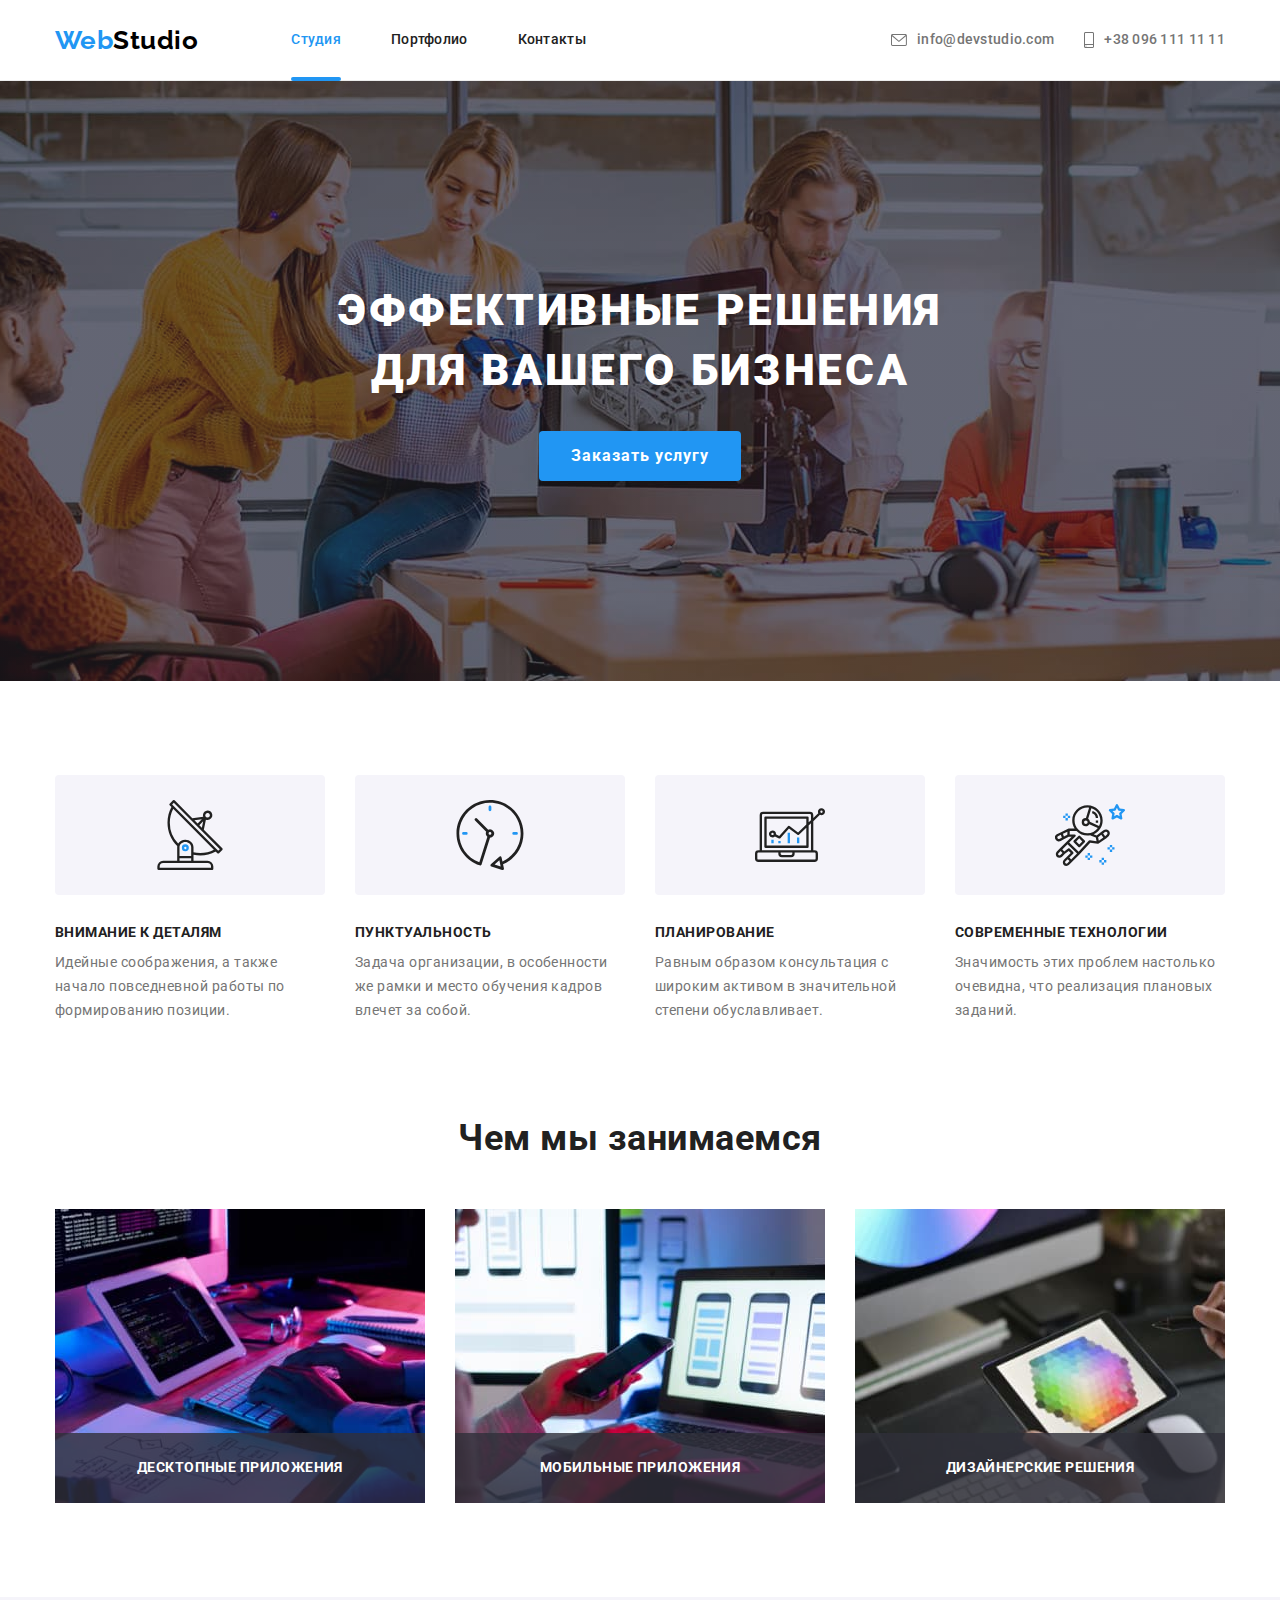
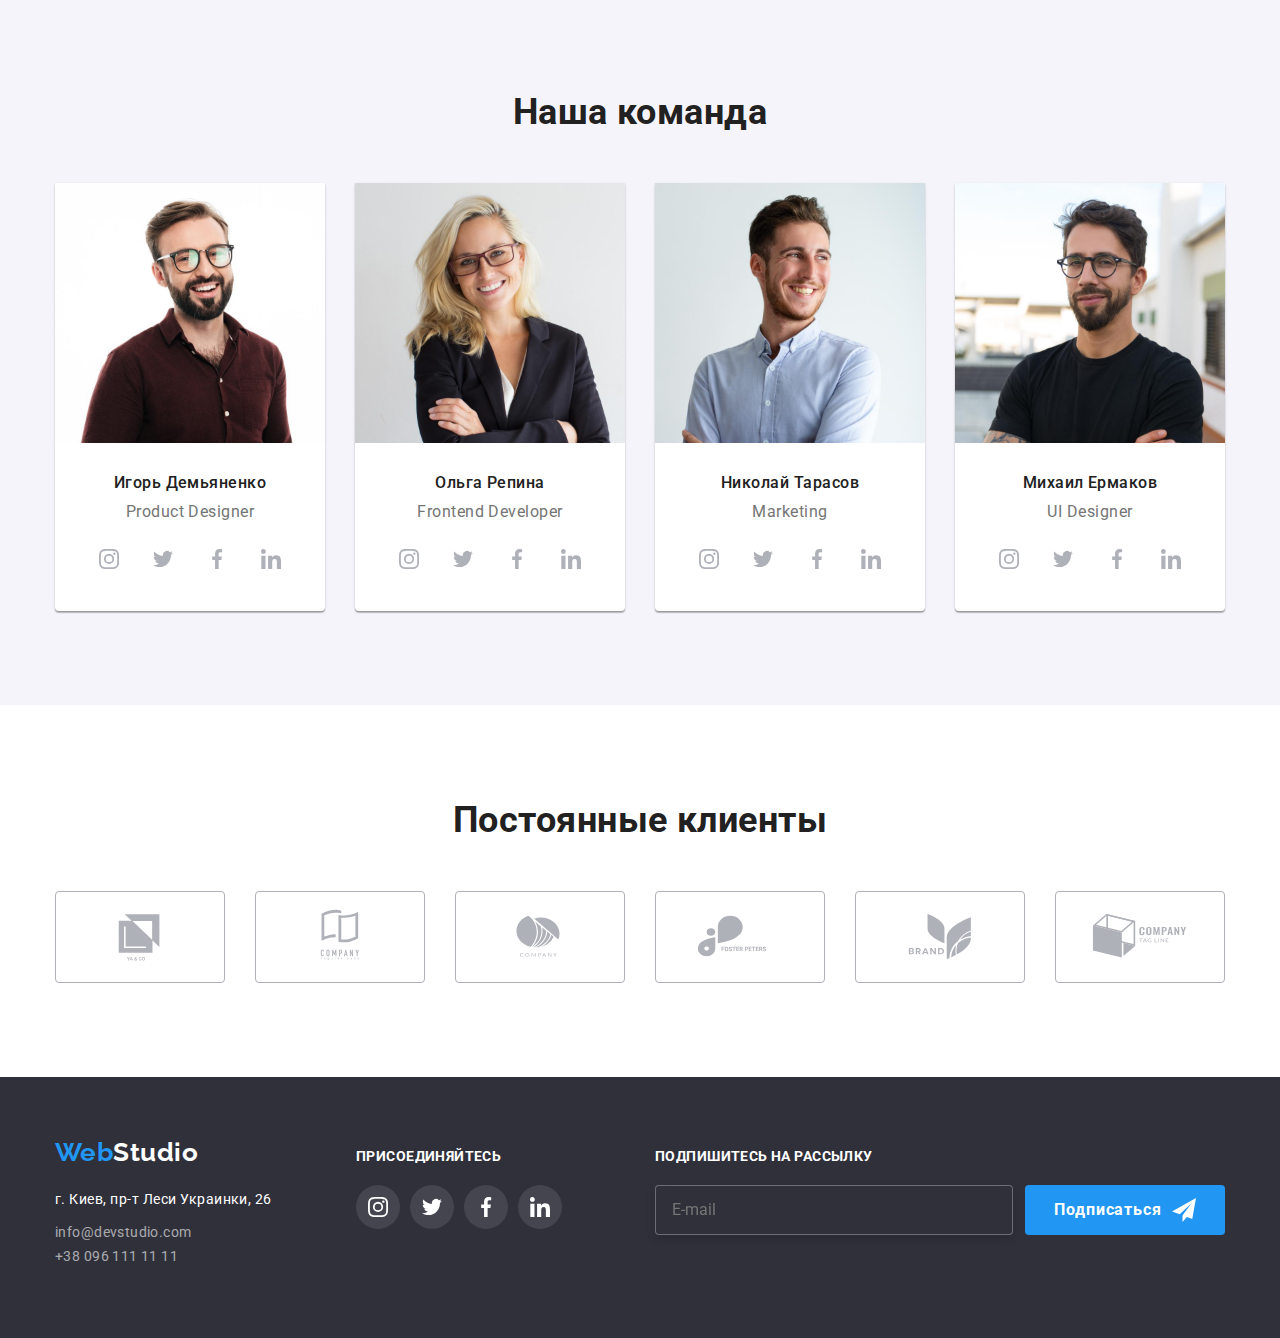
==== index.html @ 64bc04e6 "getting started" ====
<!DOCTYPE html>
<html lang="ru">
<head>
    <meta charset="UTF-8">
    <meta http-equiv="X-UA-Compatible" content="IE=edge">
    <meta name="viewport" content="width=device-width, initial-scale=1.0">
    <title>Студия</title>
    <link rel="preconnect" href="https://fonts.googleapis.com">
    <link rel="preconnect" href="https://fonts.gstatic.com" crossorigin>
    <link href="https://fonts.googleapis.com/css2?family=Raleway:wght@700&family=Roboto:wght@400;500;700;900&display=swap" rel="stylesheet">
    <link rel="stylesheet" href="https://cdnjs.cloudflare.com/ajax/libs/modern-normalize/1.1.0/modern-normalize.min.css">
    <link rel="stylesheet" href="./css/main.min.css">
</head>
<body>
        <!-- Header -->
        <header class="header">
            <div class="container container--nav">
                <nav class="header-nav">
                    <a href="./index.html" class="header-nav__logo">Web<span class="header-nav__logo--secondary">Studio</span></a>
                    <ul class="header-nav__list">
                        <li class="header-nav__navigation-item"><a href="./index.html" class="header-nav__navigation_link header-nav__navigation_link--current">Студия</a></li>
                        <li class="header-nav__navigation-item"><a href="./portfolio.html" class="header-nav__navigation_link">Портфолио</a></li>
                        <li class="header-nav__navigation-item"><a href="" class="header-nav__navigation_link">Контакты</a></li>
                    </ul>
                </nav>
                <ul class="header-contacts">
                    <li class="header-contacts__item">
                        <a href="mailto:info@devstudio.com" class="header-contacts__link">
                            <svg class="header-contacts__icon" width="16px" height="12px">
                                <use href="./images/icons.svg#icon-envelope"></use>
                            </svg>
                            info@devstudio.com
                        </a>
                    </li>
                    <li class="header-contacts__item">
                        <a href="tel:+380961111111" class="header-contacts__link">
                            <svg class="header-contacts__icon" width="10px" height="16px">
                                <use href="./images/icons.svg#icon-smartphone"></use>
                            </svg>
                            +38 096 111 11 11
                        </a> 
                    </li>
                </ul>
            </div>
        </header>
        <!-- Main -->
        <main>
            <!-- Head -->
            <section class="head">
                <div class="container"> 
                    <h1 class="head__title"> Эффективные решения <br> для вашего бизнеса</h1>
                    <button class="head__button" data-modal-open>Заказать услугу</button>
                </div>
            </section>
            <!-- Наши Особенности -->
            <section class="advantages">
                <div class="container">
                    <h2 class="advantages__title">Наши преимущества</h2>
                    <ul class="advantages__list">
                        <li class="advantages__item">
                            <div class="advantages__icon-box">
                                <svg width="70px" height="70px">
                                    <use href="./images/icons.svg#icon-antenna"></use>
                                </svg>
                            </div>
                            <h3 class="advantages__item-title">Внимание к деталям</h3>
                            <p class="advantages__text">Идейные соображения, а также начало повседневной работы по формированию позиции.
                            </p>
                        </li>
                        <li class="advantages__item">
                            <div class="advantages__icon-box">
                                <svg width="70px" height="70px">
                                    <use href="./images/icons.svg#icon-clock"></use>
                                </svg>
                            </div>
                            <h3 class="advantages__item-title">Пунктуальность</h3>
                            <p class="advantages__text">Задача организации, в особенности же рамки и место обучения кадров влечет за
                                собой.</p>
                        </li>
                        <li class="advantages__item">
                            <div class="advantages__icon-box">
                                <svg width="70px" height="70px">
                                    <use href="./images/icons.svg#icon-diagram"></use>
                                </svg>
                            </div>
                            <h3 class="advantages__item-title">Планирование</h3>
                            <p class="advantages__text">Равным образом консультация с широким активом в значительной степени
                                обуславливает.</p>
                        </li>
                        <li class="advantages__item">
                            <div class="advantages__icon-box">
                                <svg width="70px" height="70px">
                                    <use href="./images/icons.svg#icon-astronaut"></use>
                                </svg>
                            </div>
                            <h3 class="advantages__item-title">Современные технологии</h3>
                            <p class="advantages__text">Значимость этих проблем настолько очевидна, что реализация плановых заданий.</p>
                        </li>
                    </ul>
                </div>
            </section>
            <!-- Чем мы занимаемся -->
            <section class="our-work">
                <div class="container">
                    <h2 class="our-work__title">Чем мы занимаемся</h2>
                    <ul class="our-work__list">
                        <li class="our-work__item">
                            <img class="our-work__image" src="./images/what_we_do/box1.jpg" alt="working_with_computer" width="370">
                            <p class="our-work__description">Десктопные приложения</p>
                        </li>
                        <li class="our-work__item">
                            <img class="our-work__image" src="./images/what_we_do/box2.jpg" alt="phone_with_computer" width="370">
                            <p class="our-work__description">Мобильные приложения</p>
                        </li>
                        <li class="our-work__item">
                            <img class="our-work__image" src="./images/what_we_do/box3.jpg" alt="using_tablet" width="370">
                            <p class="our-work__description">Дизайнерские решения</p>
                        </li>
                    </ul>
                </div>
            </section>
            <!-- Наша Команда -->
            <section class="our-team">
                <div class="container">
                    <h2 class="our-team__title">Наша команда</h2>
                    <ul class="our-team__list">
                        <li class="our-team__teammate"><img class="our-team__image" src="./images/ourteam/1.jpg" alt="Product_Designer" width="270">
                            <div class="our-team__teammate-box">
                                <h3 class="our-team__name">Игорь Демьяненко</h3>
                                <p class="our-team__subtitle">Product Designer</p>
                                <ul class="our-team__social-list">
                                    <li class="our-team__social-item">
                                        <a href="https://www.instagram.com/" class="our-team__social-link">
                                            <svg class="our-team__social-icon" width="20px" height="20px">
                                                <use href="./images/icons.svg#icon-instagram"></use>
                                            </svg>
                                        </a>
                                    </li>
                                    <li class="our-team__social-item">
                                        <a href="https://twitter.com/" class="our-team__social-link">
                                            <svg class="our-team__social-icon" width="20px" height="20px">
                                                <use href="./images/icons.svg#icon-twitter"></use>
                                            </svg>
                                        </a>
                                    </li>
                                    <li class="our-team__social-item">
                                        <a href="https://uk-ua.facebook.com/" class="our-team__social-link">
                                            <svg class="our-team__social-icon" width="20px" height="20px">
                                                <use href="./images/icons.svg#icon-facebook"></use>
                                            </svg>
                                        </a>
                                    </li>
                                    <li class="our-team__social-item">
                                        <a href="https://www.linkedin.com/" class="our-team__social-link">
                                            <svg class="our-team__social-icon" width="20px" height="20px">
                                                <use href="./images/icons.svg#icon-linkedin"></use>
                                            </svg>
                                        </a>
                                    </li>
                                </ul>
                            </div>
                        </li>
                        <li class="our-team__teammate"><img class="our-team__image" src="./images/ourteam/2.jpg" alt="Frontend_Developer" width="270">
                            <div class="our-team__teammate-box">
                                <h3 class="our-team__name">Ольга Репина</h3>
                                <p class="our-team__subtitle">Frontend Developer</p>
                                <ul class="our-team__social-list">
                                    <li class="our-team__social-item">
                                        <a href="https://www.instagram.com/" class="our-team__social-link">
                                            <svg class="our-team__social-icon" width="20px" height="20px">
                                                <use href="./images/icons.svg#icon-instagram"></use>
                                            </svg>
                                        </a>
                                    </li>
                                    <li class="our-team__social-item">
                                        <a href="https://twitter.com/" class="our-team__social-link">
                                            <svg class="our-team__social-icon" width="20px" height="20px">
                                                <use href="./images/icons.svg#icon-twitter"></use>
                                            </svg>
                                        </a>
                                    </li>
                                    <li class="our-team__social-item">
                                        <a href="https://uk-ua.facebook.com/" class="our-team__social-link">
                                            <svg class="our-team__social-icon" width="20px" height="20px">
                                                <use href="./images/icons.svg#icon-facebook"></use>
                                            </svg>
                                        </a>
                                    </li>
                                    <li class="our-team__social-item">
                                        <a href="https://www.linkedin.com/" class="our-team__social-link">
                                            <svg class="our-team__social-icon" width="20px" height="20px">
                                                <use href="./images/icons.svg#icon-linkedin"></use>
                                            </svg>
                                        </a>
                                    </li>
                                </ul>
                            </div>    
                        </li>
                        <li class="our-team__teammate"><img class="our-team__image" src="./images/ourteam/3.jpg" alt="Marketing" width="270">
                            <div class="our-team__teammate-box">
                                <h3 class="our-team__name">Николай Тарасов</h3>
                                <p class="our-team__subtitle">Marketing</p>
                                <ul class="our-team__social-list">
                                    <li class="our-team__social-item">
                                        <a href="https://www.instagram.com/" class="our-team__social-link">
                                            <svg class="our-team__social-icon" width="20px" height="20px">
                                                <use href="./images/icons.svg#icon-instagram"></use>
                                            </svg>
                                        </a>
                                    </li>
                                    <li class="our-team__social-item">
                                        <a href="https://twitter.com/" class="our-team__social-link">
                                            <svg class="our-team__social-icon" width="20px" height="20px">
                                                <use href="./images/icons.svg#icon-twitter"></use>
                                            </svg>
                                        </a>
                                    </li>
                                    <li class="our-team__social-item">
                                        <a href="https://uk-ua.facebook.com/" class="our-team__social-link">
                                            <svg class="our-team__social-icon" width="20px" height="20px">
                                                <use href="./images/icons.svg#icon-facebook"></use>
                                            </svg>
                                        </a>
                                    </li>
                                    <li class="our-team__social-item">
                                        <a href="https://www.linkedin.com/" class="our-team__social-link">
                                            <svg class="our-team__social-icon" width="20px" height="20px">
                                                <use href="./images/icons.svg#icon-linkedin"></use>
                                            </svg>
                                        </a>
                                    </li>
                                </ul>
                            </div>
                        </li>
                        <li class="our-team__teammate"><img class="our-team__image" src="./images/ourteam/4.jpg" alt="UI_Designer" width="270">
                            <div class="our-team__teammate-box">
                                <h3 class="our-team__name">Михаил Ермаков</h3>
                                <p class="our-team__subtitle">UI Designer</p>
                                <ul class="our-team__social-list">
                                    <li class="our-team__social-item">
                                        <a href="https://www.instagram.com/" class="our-team__social-link">
                                            <svg class="our-team__social-icon" width="20px" height="20px">
                                                <use href="./images/icons.svg#icon-instagram"></use>
                                            </svg>
                                        </a>
                                    </li>
                                    <li class="our-team__social-item">
                                        <a href="https://twitter.com/" class="our-team__social-link">
                                            <svg class="our-team__social-icon" width="20px" height="20px">
                                                <use href="./images/icons.svg#icon-twitter"></use>
                                            </svg>
                                        </a>
                                    </li>
                                    <li class="our-team__social-item">
                                        <a href="https://uk-ua.facebook.com/" class="our-team__social-link">
                                            <svg class="our-team__social-icon" width="20px" height="20px">
                                                <use href="./images/icons.svg#icon-facebook"></use>
                                            </svg>
                                        </a>
                                    </li>
                                    <li class="our-team__social-item">
                                        <a href="https://www.linkedin.com/" class="our-team__social-link">
                                            <svg class="our-team__social-icon" width="20px" height="20px">
                                                <use href="./images/icons.svg#icon-linkedin"></use>
                                            </svg>
                                        </a>
                                    </li>
                                </ul>
                            </div>
                        </li>
                    </ul>
                </div> 
            </section>
            <!-- Our clients -->
            <section class="clients">
                <div class="container">
                    <h2 class="clients__title">Постоянные клиенты</h2>
                    <ul class="clients__list">
                        <li class="clients__client">
                            <a class="clients__link" href="">
                                <svg class="clients__icon" width="106px" height="60px">
                                    <use href="./images/icons.svg#icon-Logo"></use>
                                </svg>
                            </a>
                        </li>
                        <li class="clients__client">
                            <a class="clients__link" href="">
                                <svg class="clients__icon" width="106px" height="60px">
                                    <use href="./images/icons.svg#icon-Logo-1"></use>
                                </svg>
                            </a>
                        </li>
                        <li class="clients__client">
                            <a class="clients__link" href="">
                                <svg class="clients__icon" width="106px" height="60px">
                                    <use href="./images/icons.svg#icon-Logo-2"></use>
                                </svg>
                            </a>
                        </li>
                        <li class="clients__client">
                            <a class="clients__link" href="">
                                <svg class="clients__icon" width="106px" height="60px">
                                    <use href="./images/icons.svg#icon-Logo-3"></use>
                                </svg>
                            </a>
                        </li>
                        <li class="clients__client">
                            <a class="clients__link" href="">
                                <svg class="clients__icon" width="106px" height="60px">
                                    <use href="./images/icons.svg#icon-Logo-4"></use>
                                </svg>
                            </a>
                        </li>
                        <li class="clients__client">
                            <a class="clients__link" href="">
                                <svg class="clients__icon" width="106px" height="60px">
                                    <use href="./images/icons.svg#icon-Logo-5"></use>
                                </svg>
                            </a>
                        </li>
                    </ul>
                </div>
            </section>
        </main>
        <!-- Footer -->
        <footer class="footer-main">
            <div class="container container--footer-main">
                <div class="adress-footer">
                    <a href="./index.html" class="adress-footer__logo">Web<span class="adress-footer--logo-secondary">Studio</span></a>
                    <address class="adress-footer__data">
                        <p class="adress-footer__text">
                            г. Киев, пр-т Леси Украинки, 26
                        </p>
                        <ul class="adress-footer__list">
                            <li><a href="mailto:info@devstudio.com" class="adress-footer__link">info@devstudio.com</a></li>
                            <li><a href="tel:+380961111111" class="adress-footer__link">+38 096 111 11 11</a></li>
                        </ul>
                    </address>
                </div>
                <div class="footer-join">
                    <p class="footer-join__text">присоединяйтесь</p>
                    <ul class="footer-join__social-links">
                        <li class="footer-join__social-item">
                            <a href="https://www.instagram.com/" class="footer-join__social-link">
                                <svg class="footer-join__social-icon" width="20px" height="20px">
                                    <use href="./images/icons.svg#icon-instagram"></use>
                                </svg>
                            </a>
                        </li>
                        <li class="footer-join__social-item">
                            <a href="https://twitter.com/" class="footer-join__social-link">
                                <svg class="footer-join__social-icon" width="20px" height="20px">
                                    <use href="./images/icons.svg#icon-twitter"></use>
                                </svg>
                            </a>
                        </li>
                        <li class="footer-join__social-item">
                            <a href="https://uk-ua.facebook.com/" class="footer-join__social-link">
                                <svg class="footer-join__social-icon" width="20px" height="20px">
                                    <use href="./images/icons.svg#icon-facebook"></use>
                                </svg>
                            </a>
                        </li>
                        <li class="footer-join__social-item">
                            <a href="https://www.linkedin.com/" class="footer-join__social-link">
                                <svg class="footer-join__social-icon" width="20px" height="20px">
                                    <use href="./images/icons.svg#icon-linkedin"></use>
                                </svg>
                            </a>
                        </li>
                    </ul>
                </div>
                <div class="footer-subscribe">
                    <form name="subscribe" class="footer-subscribe__form">
                        <label for="input-mail-footer" class="footer-subscribe__label">Подпишитесь на рассылку</label>
                        <div class="footer-subscribe__mail-section">
                            <input type="email" name="email" placeholder="E-mail" class="footer-subscribe__input" id="input-mail-footer">
                            <button class="footer-subscribe__button" type="submit">
                                Подписаться
                                <svg class="footer-subscribe__icon" width="24px" height="24px">
                                    <use href="./images/icons.svg#icon-icon-send"></use>
                                </svg>
                            </button>
                        </div>
                    </form>
                </div>
            </div>
        </footer>
        <div class="backdrop is-hidden" data-modal>
            <!-- Modal window -->
            <div class="modal-window">
                <button class="modal-window__close-button" data-modal-close>
                    <svg class="modal-window__close-icon" height="30px" width="30px">
                        <use href="./images/icons.svg#icon-close-black">
                        </use>
                    </svg>
                </button>
                <h2 class="modal-window__title">Оставьте свои данные, мы вам перезвоним</h2>
                <form>
                    <label class="modal-window__label" for="username">Имя</label>
                    <div class="modal-window__input-box">
                        <input class="modal-window__input" type="text" name="username" id="username">
                        <svg class="modal-window__icon" width="18px" height="18px">
                            <use href="./images/icons.svg#icon-person-black-18dp-1"></use>
                        </svg>
                    </div>
                    <label class="modal-window__label" for="user-tel">Телефон</label>
                    <div class="modal-window__input-box">
                        <input class="modal-window__input" type="tel" name="user-tel" id="user-tel">
                        <svg class="modal-window__icon" width="18px" height="18px">
                            <use href="./images/icons.svg#icon-phone-black-18dp-1"></use>
                        </svg>
                    </div>
                    <label class="modal-window__label" for="user-mail">Почта</label>
                    <div class="modal-window__input-box">
                        <input class="modal-window__input" type="email" name="user-mail" id="user-mail">
                        <svg class="modal-window__icon" width="18px" height="18px">
                            <use href="./images/icons.svg#icon-email-black-18dp-1"></use>
                        </svg>
                    </div>
                    <label class="modal-window__label" for="user-comments">Комментарий</label>
                    <div class="modal-window__input-box modal-window__input-box--comments">
                        <textarea class="modal-window__comments" name="user-comments" id="user-comments" rows="7" placeholder="Введите текст"></textarea>
                    </div>
                    <!-- checkbox -->
                    <div class="checkbox">
                        <label class="checkbox__label">
                            <input class="checkbox__input" type="checkbox" name="comments">
                            <svg class="checkbox__icon" width="16px" height="15px">
                                <use href="./images/icons.svg#icon-icon-check"></use>
                            </svg>
                            <span class="checkbox__text">Соглашаюсь с рассылкой и принимаю <a href="" class="checkbox__link">Условия
                                    договора</a></span>
                        </label>
                    </div>
                    <button type="submit" class="modal-window__submit">Отправить</button>
                </form>
            </div>
        </div>
        <!-- Script -->
        <script src="./modal.js"></script>
</body>
</html>
---- css/main.min.css ----
h1,h2,h3,ul,p{padding:0;margin:0}button{cursor:pointer}body{background-color:#fff;color:#757575;font-family:"Roboto",sans-serif;letter-spacing:.03em}.container{width:1200px;padding-left:15px;padding-right:15px;margin-left:auto;margin-right:auto}.header{border-bottom:1px solid #ececec}.container--nav{display:flex;align-items:center}.header-nav{display:flex;align-items:center}.header-nav__logo{color:#2196f3;font-family:"Raleway",sans-serif;font-weight:700;font-size:26px;line-height:1.19;text-decoration:none}.header-nav__logo--secondary{color:#000}.header-nav__list{display:flex;align-items:center;list-style:none;margin-left:93px}.header-nav__navigation-item:not(:last-child){margin-right:50px}.header-nav__navigation_link{display:block;padding-top:32px;padding-bottom:32px;transition-timing-function:cubic-bezier(0.4, 0, 0.2, 1);transition-duration:250ms;transition-property:color;color:#212121;font-family:"Roboto",sans-serif;font-weight:500;font-size:14px;line-height:1.14;letter-spacing:.28px;text-decoration:none}.header-nav__navigation_link:hover,.header-nav__navigation_link:focus{color:#2196f3}.header-nav__navigation_link--current{color:#2196f3;position:relative}.header-nav__navigation_link--current::after{position:absolute;content:"";border:2px solid #2196f3;border-radius:2px;width:100%;bottom:-1px;left:0;background-color:#2196f3}.header-contacts{display:flex;align-items:center;margin-left:auto;list-style:none}.header-contacts__item:last-child{margin-left:30px}.header-contacts__link{align-items:center;display:flex;transition-timing-function:cubic-bezier(0.4, 0, 0.2, 1);transition-duration:250ms;transition-property:color;color:var(--primary-text-color);font-family:"Roboto",sans-serif;font-weight:500;font-size:14px;line-height:1.14;letter-spacing:.02em;text-decoration:none}.header-contacts__link:hover,.header-contacts__link:focus{color:#2196f3}.header-contacts__icon{margin-right:10px;fill:currentColor}.head{background-image:linear-gradient(to right, rgba(47, 48, 58, 0.4), rgba(47, 48, 58, 0.4)),url(../images/head.jpg);background-repeat:no-repeat;background-position:center;max-width:1600px;height:600px;margin-inline:auto;padding-top:200px;padding-bottom:200px;color:#fff;background-color:#2f303a;text-align:center}.head__title{margin-bottom:30px;font-weight:900;font-size:44px;line-height:1.36;text-align:center;text-transform:uppercase;letter-spacing:.06em}.head__button{border:none;text-decoration:none;padding:10px 32px;text-align:center;transition-timing-function:cubic-bezier(0.4, 0, 0.2, 1);transition-duration:250ms;transition-property:background-color;color:#fff;background-color:#2196f3;border-radius:4px;font-weight:700;font-size:16px;line-height:1.88;min-height:50px;min-width:200px;letter-spacing:.06em}.head__button:hover{background-color:#188ce8}.advantages{padding-top:94px;padding-bottom:94px}.advantages__title{position:absolute;width:1px;height:1px;margin:-1px;border:0;padding:0;white-space:nowrap;clip-path:inset(100%);clip:rect(0 0 0 0);overflow:hidden}.advantages__list{display:flex;flex-wrap:wrap;list-style:none}.advantages__item{width:270px}.advantages__item:not(:last-child){margin-right:30px}.advantages__icon-box{display:flex;width:270px;height:120px;background-color:#f5f4fa;justify-content:center;margin-bottom:30px;border-radius:4px;align-items:center}.advantages__item-title{margin-bottom:10px;color:#212121;font-weight:700;font-size:14px;line-height:1.14;text-transform:uppercase}.advantages__text{font-size:14px;line-height:1.71}.our-work{padding-top:0px;padding-bottom:94px}.our-work__title{color:#212121;margin-bottom:50px;font-weight:700;font-size:36px;line-height:42px;text-align:center}.our-work__list{list-style:none;display:flex;justify-content:space-between;list-style:none}.our-work__item{position:relative;width:370px}.our-work__image{display:block}.our-work__description{position:absolute;bottom:0;padding:27px 0px;width:100%;background-color:rgba(47,48,58,.8);text-align:center;font-weight:700;font-size:14px;line-height:1.14;letter-spacing:.03em;text-transform:uppercase;color:#fff}.our-team{padding-top:94px;padding-bottom:94px;background-color:#f5f4fa}.our-team__title{color:#212121;margin-bottom:50px;font-weight:700;font-size:36px;line-height:42px;text-align:center}.our-team__list{display:flex;list-style:none}.our-team__teammate{box-shadow:0px 1px 3px rgba(0,0,0,.12),0px 1px 1px rgba(0,0,0,.14),0px 2px 1px rgba(0,0,0,.2);border-radius:0px 0px 4px 4px;background-color:#fff}.our-team__teammate:not(:last-child){margin-right:30px}.our-team__image{display:block}.our-team__teammate-box{padding-top:30px;padding-bottom:30px;text-align:center}.our-team__name{margin-bottom:10px;color:#212121;font-weight:500;font-size:16px;line-height:1.19}.our-team__subtitle{font-weight:400;font-size:16px;line-height:1.19}.our-team__social-list{margin-top:16px;display:flex;list-style:none;justify-content:center;gap:10px}.our-team__social-item{width:44px;height:44px}.our-team__social-link{display:flex;width:100%;height:100%;border-radius:50%;justify-content:center;align-items:center;transition-timing-function:cubic-bezier(0.4, 0, 0.2, 1);transition-duration:250ms;transition-property:background-color}.our-team__social-link:focus,.our-team__social-link:hover{background-color:#2196f3}.our-team__social-icon{fill:#afb1b8;transition-timing-function:cubic-bezier(0.4, 0, 0.2, 1);transition-duration:250ms;transition-property:fill}.our-team__social-link:focus .our-team__social-icon,.our-team__social-link:hover .our-team__social-icon{fill:#fff}.clients{padding-top:94px;padding-bottom:94px}.clients__title{color:#212121;margin-bottom:50px;font-weight:700;font-size:36px;line-height:42px;text-align:center}.clients__list{display:flex;list-style:none;justify-content:center;gap:30px}.clients__client{width:170px;height:92px}.clients__link{display:flex;justify-content:center;width:100%;height:100%;align-items:center;transition-timing-function:cubic-bezier(0.4, 0, 0.2, 1);transition-duration:250ms;transition-property:border-color;border:1px solid #afb1b8;border-radius:4px}.clients__link:focus,.clients__link:hover{border-color:#2196f3}.clients__icon{fill:#afb1b8;transition-timing-function:cubic-bezier(0.4, 0, 0.2, 1);transition-duration:250ms;transition-property:fill}.clients__link:focus .clients__icon,.clients__link:hover .clients__icon{fill:#2196f3}.backdrop{position:fixed;top:0;left:0;width:100%;height:100%;background-color:rgba(0,0,0,.2);transition-timing-function:cubic-bezier(0.4, 0, 0.2, 1);transition-duration:250ms;transition-property:opacity,visibility}.backdrop.is-hidden{pointer-events:none;opacity:0}.modal-window{width:528px;position:absolute;padding:40px;top:50%;left:50%;transform:translate(-50%, -50%);box-shadow:0px 1px 3px rgba(0,0,0,.12),0px 1px 1px rgba(0,0,0,.14),0px 2px 1px rgba(0,0,0,.2);border-radius:4px;background-color:#fff}.modal-window__close-button{position:absolute;top:8px;right:8px;width:30px;height:30px;object-fit:contain;border:1px solid rgba(0,0,0,.1);border-radius:50%;display:flex;align-items:center;cursor:pointer;background-color:#fff}.modal-window__close-icon{transition:fill 250ms cubic-bezier(0.4, 0, 0.2, 1)}.modal-window__close-icon:hover,.modal-window__close-icon:focus{fill:#2196f3}.modal-window__title{margin-bottom:12px;color:#212121;font-weight:700;font-size:20px;line-height:1.15;text-align:center;letter-spacing:.48px}.modal-window__label{display:block;font-size:12px;line-height:14px;letter-spacing:.01em;margin-bottom:4px}.modal-window__input-box{display:flex;position:relative;margin-bottom:10px;display:flex;height:40px;align-items:center}.modal-window__input-box:focus-within{fill:#2196f3}.modal-window__input{width:100%;height:100%;padding-left:42px;border:1px solid rgba(33,33,33,.2);border-radius:4px;transition-timing-function:cubic-bezier(0.4, 0, 0.2, 1);transition-duration:250ms;transition-property:border-color;outline:none}.modal-window__input:focus{border-color:#2196f3}.modal-window__icon{position:absolute;left:12px;transition-timing-function:cubic-bezier(0.4, 0, 0.2, 1);transition-duration:250ms;transition-property:fill;color:#212121}.modal-window__input-box--comments{min-height:120px;margin-bottom:20px}.modal-window__comments{resize:none;width:100%;border:1px solid rgba(33,33,33,.2);border-radius:4px;height:100%;outline:none;padding:12px 16px;transition-timing-function:cubic-bezier(0.4, 0, 0.2, 1);transition-duration:250ms;transition-property:border-color;font-family:"Roboto";font-style:normal;font-weight:400;font-size:12px;line-height:14px;letter-spacing:.01em}.modal-window__comments:focus{border-color:#2196f3}.checkbox{display:flex;align-items:center;justify-content:center}.checkbox__label{display:flex;align-items:center;justify-content:center;width:425px;cursor:pointer;margin-inline:auto}.checkbox__input{-webkit-appearance:none;-moz-appearance:none;appearance:none}.checkbox__icon{border:2px solid #212121;border-radius:4px;margin-right:8px;fill:#fff;transition-timing-function:cubic-bezier(0.4, 0, 0.2, 1);transition-duration:250ms;transition-property:background-color}.checkbox__input:checked+.checkbox__icon{background-color:#2196f3;border:none;background-origin:border-box}.checkbox__input:focus+.checkbox__icon{border-color:#188ce8}.checkbox__text{font-size:14px;line-height:1.71;letter-spacing:.03em}.checkbox__link{font-size:14px;line-height:1.17;letter-spacing:.03em;text-decoration:underline;color:var(--button-bg-color)}.modal-window__submit{display:flex;align-items:center;justify-content:center;width:200px;min-height:50px;margin-top:30px;margin-inline:auto;margin-bottom:0;background-color:#2196f3;color:#fff;box-shadow:0px 4px 4px rgba(0,0,0,.15);border-radius:4px;border:none;cursor:pointer;font-weight:700;font-size:16px;line-height:1.88;letter-spacing:.06em}.modal-window__submit:hover,.modal-window__submit:focus{background-color:#188ce8}.footer-main{padding-top:60px;padding-bottom:60px;background-color:#2f303a}.container--footer-main{display:flex;align-items:baseline}.adress-footer{width:231px}.adress-footer__logo{margin-bottom:20px;display:block;text-decoration:none;color:#2196f3;font-family:"Raleway",sans-serif;font-weight:700;font-size:26px;line-height:1.19}.adress-footer--logo-secondary{color:#fff}.adress-footer__data{color:#fff;font-style:normal;font-size:14px;line-height:1.71}.adress-footer__text{margin-bottom:9px}.adress-footer__list{list-style:none}.adress-footer__list:last-child{margin-bottom:9px}.adress-footer__link{color:rgba(255,255,255,.6);transition-timing-function:cubic-bezier(0.4, 0, 0.2, 1);transition-duration:250ms;transition-property:color;font-size:14px;line-height:1.71;letter-spacing:.03em;text-decoration:none}.adress-footer__link:hover,.adress-footer__link:focus{color:#2196f3}.footer-join{margin-left:70px}.footer-join__text{font-family:"Roboto";font-style:normal;font-weight:700;font-size:14px;line-height:1.14;letter-spacing:.03em;text-transform:uppercase;color:#fff;margin-bottom:20px}.footer-join__social-links{list-style:none;display:flex;align-items:center;gap:10px;justify-content:center}.footer-join__social-item{height:44px;width:44px;background-color:rgba(255,255,255,.1);border-radius:50%}.footer-join__social-link{display:flex;width:100%;height:100%;border-radius:50%;justify-content:center;align-items:center;transition-timing-function:cubic-bezier(0.4, 0, 0.2, 1);transition-duration:250ms;transition-property:background-color}.footer-join__social-link:hover,.footer-join__social-link:focus{background-color:#2196f3}.footer-join__social-icon{fill:#fff}.footer-subscribe{margin-left:93px}.footer-subscribe__form{display:flex;flex-direction:column}.footer-subscribe__label{margin-bottom:20px;text-transform:uppercase;font-weight:700;font-size:14px;line-height:1.14;letter-spacing:.03em;text-transform:uppercase;color:#fff}.footer-subscribe__mail-section{display:flex}.footer-subscribe__input{width:358px;padding-inline:16px;padding-top:15px;padding-bottom:15px;color:rgba(255,255,255,.6);border-radius:4px;border:1px solid rgba(255,255,255,.3);background-color:#2f303a;filter:drop-shadow(0px 4px 4px rgba(0, 0, 0, 0.15))}.footer-subscribe__button{display:flex;width:200px;height:50px;margin-left:12px;justify-content:center;align-items:center;cursor:pointer;color:#fff;background-color:#2196f3;border-radius:4px;border:none;font-weight:700;font-size:16px;line-height:1.88;letter-spacing:.06em;text-align:center}.footer-subscribe__icon{margin-left:10px;fill:#fff}.projects{padding-top:94px;padding-bottom:94px}.projects__filter-list{display:flex;justify-content:center;margin-bottom:50px;list-style:none}.projects__filter-item:not(:last-child){margin-right:8px}.projects__filter-button{border:none;padding:6px 22px;border-radius:4px;color:#212121;background-color:#f5f4fa;font-weight:500;font-size:16px;line-height:1.62;text-align:center;transition-timing-function:cubic-bezier(0.4, 0, 0.2, 1);transition-duration:250ms;transition-property:color,background-color,box-shadow}.projects__filter-button:hover,.projects__filter-button:focus{background-color:#2196f3;color:#fff;box-shadow:0px 3px 1px rgba(0,0,0,.1),0px 1px 2px rgba(0,0,0,.08),0px 2px 2px rgba(0,0,0,.12)}.projects__list{display:flex;flex-wrap:wrap;list-style:none}.projects__item{margin-right:30px;margin-bottom:30px}.projects__item:nth-child(3n){margin-right:0px}.projects__item:nth-last-child(-n+3){margin-bottom:0}.projects__link{text-decoration:none;display:block;width:100%;height:100%;transition-timing-function:cubic-bezier(0.4, 0, 0.2, 1);transition-duration:250ms;transition-property:box-shadow}.projects__link:hover,.projects__link:focus{box-shadow:0px 1px 1px rgba(0,0,0,.12),0px 4px 4px rgba(0,0,0,.06),1px 4px 6px rgba(0,0,0,.16)}.projects__hover-box{position:relative;display:flex;overflow:hidden}.projects__hover-box-img{display:block}.projects__hover-box-text{position:absolute;margin:0;width:100%;height:100%;padding:63px 24px;opacity:0;top:100%;color:#fff;font-weight:400;font-size:18px;line-height:1.56;letter-spacing:.03em;background-color:rgba(33,150,243,.9);transition-timing-function:cubic-bezier(0.4, 0, 0.2, 1);transition-duration:250ms;transition-property:transform}.projects__link:hover .projects__hover-box-text,.projects__link:focus .projects__hover-box-text{opacity:1;transform:translateY(-100%)}.projects__title-box{padding-top:20px;padding-bottom:20px;padding-left:24px;padding-right:24px;border:1px solid #eee;border-top:none}.projects__title{font-weight:700;font-size:18px;line-height:2;letter-spacing:.06em;margin-bottom:4px;color:#212121}.projects__subtitle{font-size:16px;line-height:1.88;letter-spacing:.03em;color:#757575}/*# sourceMappingURL=main.min.css.map */
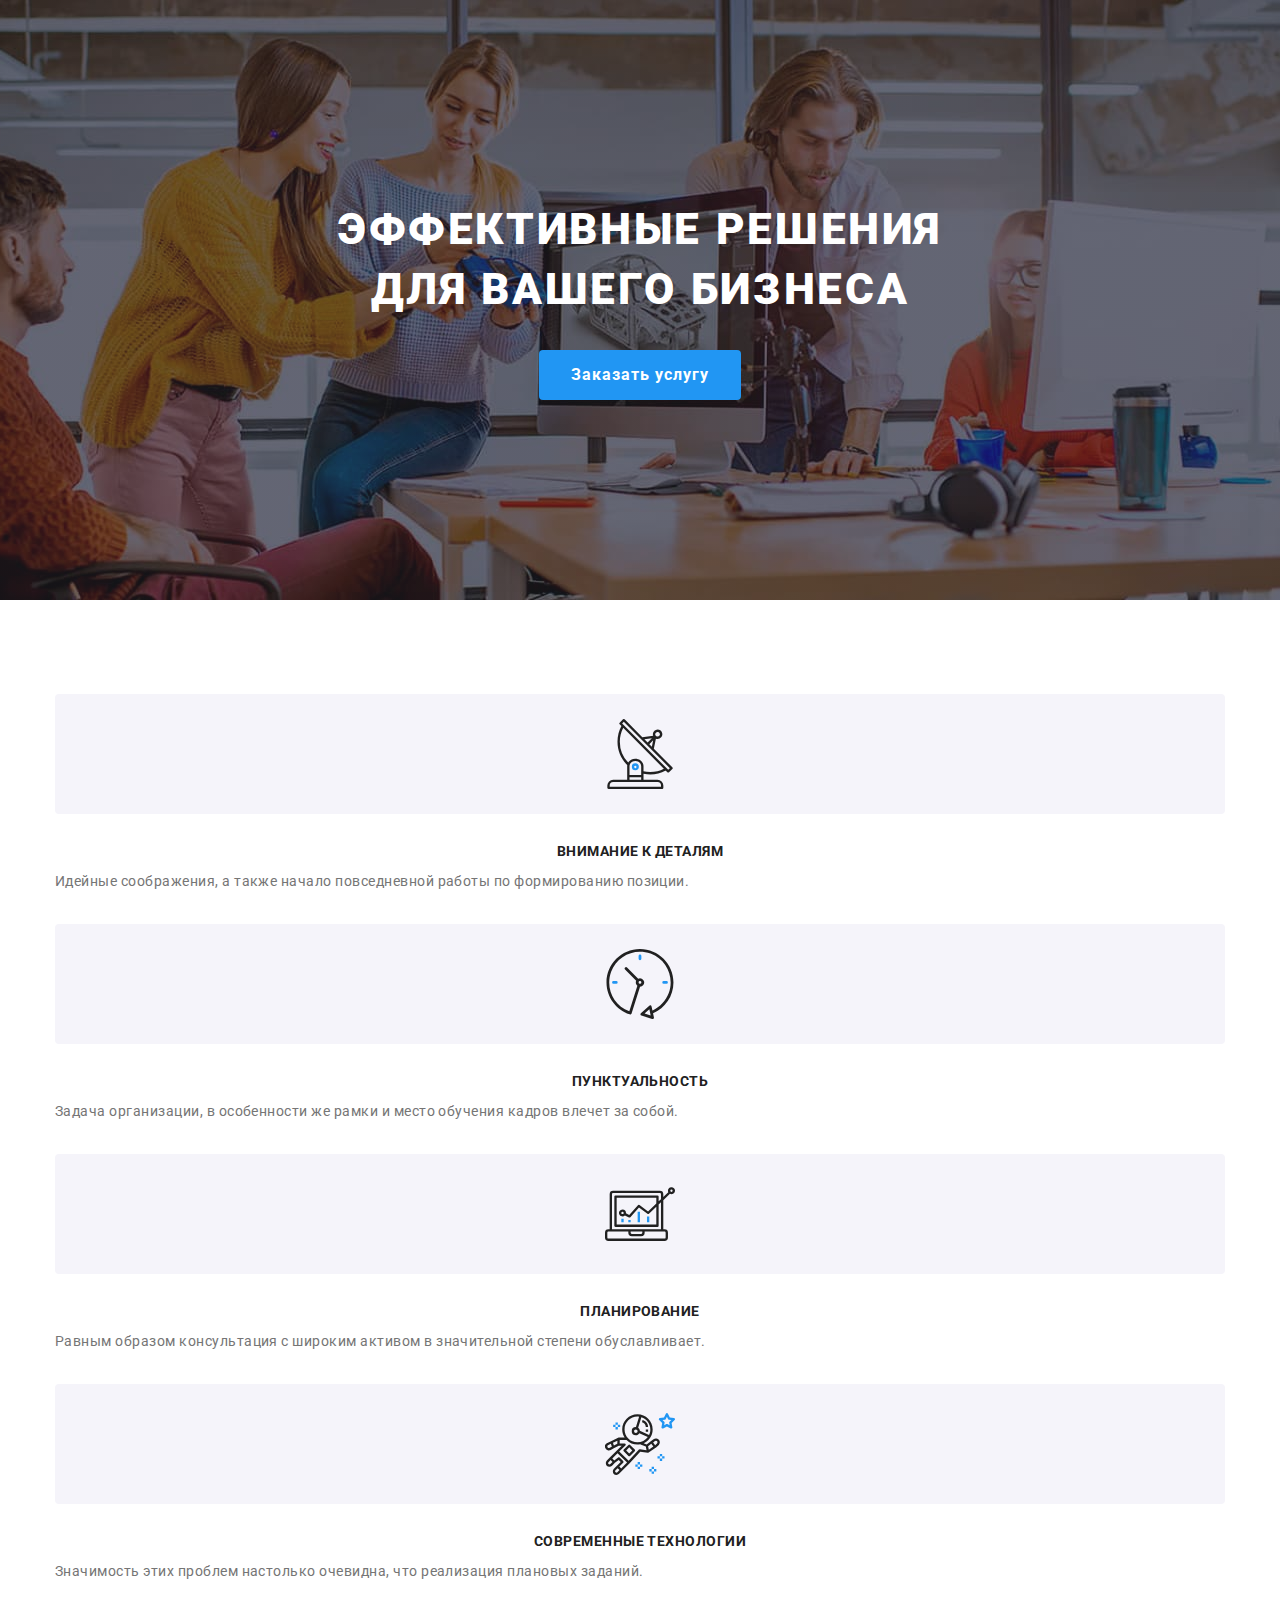
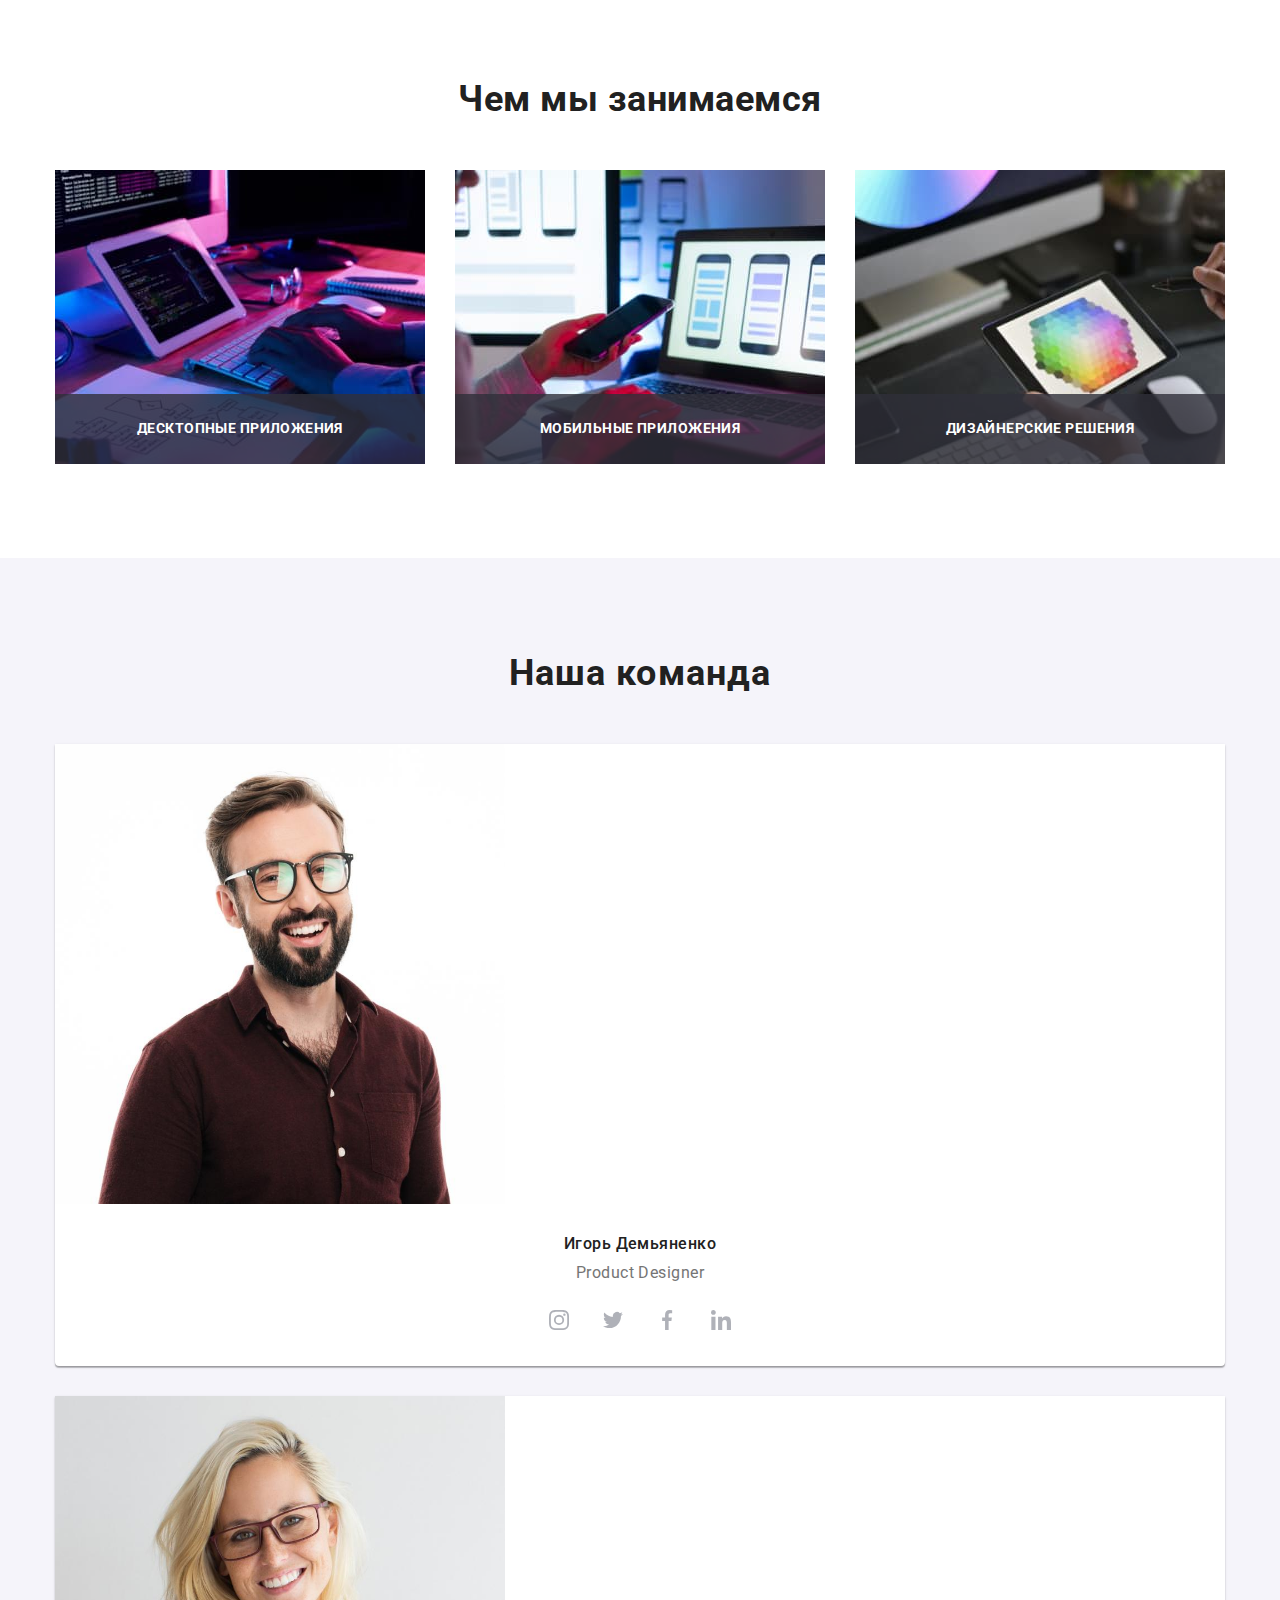
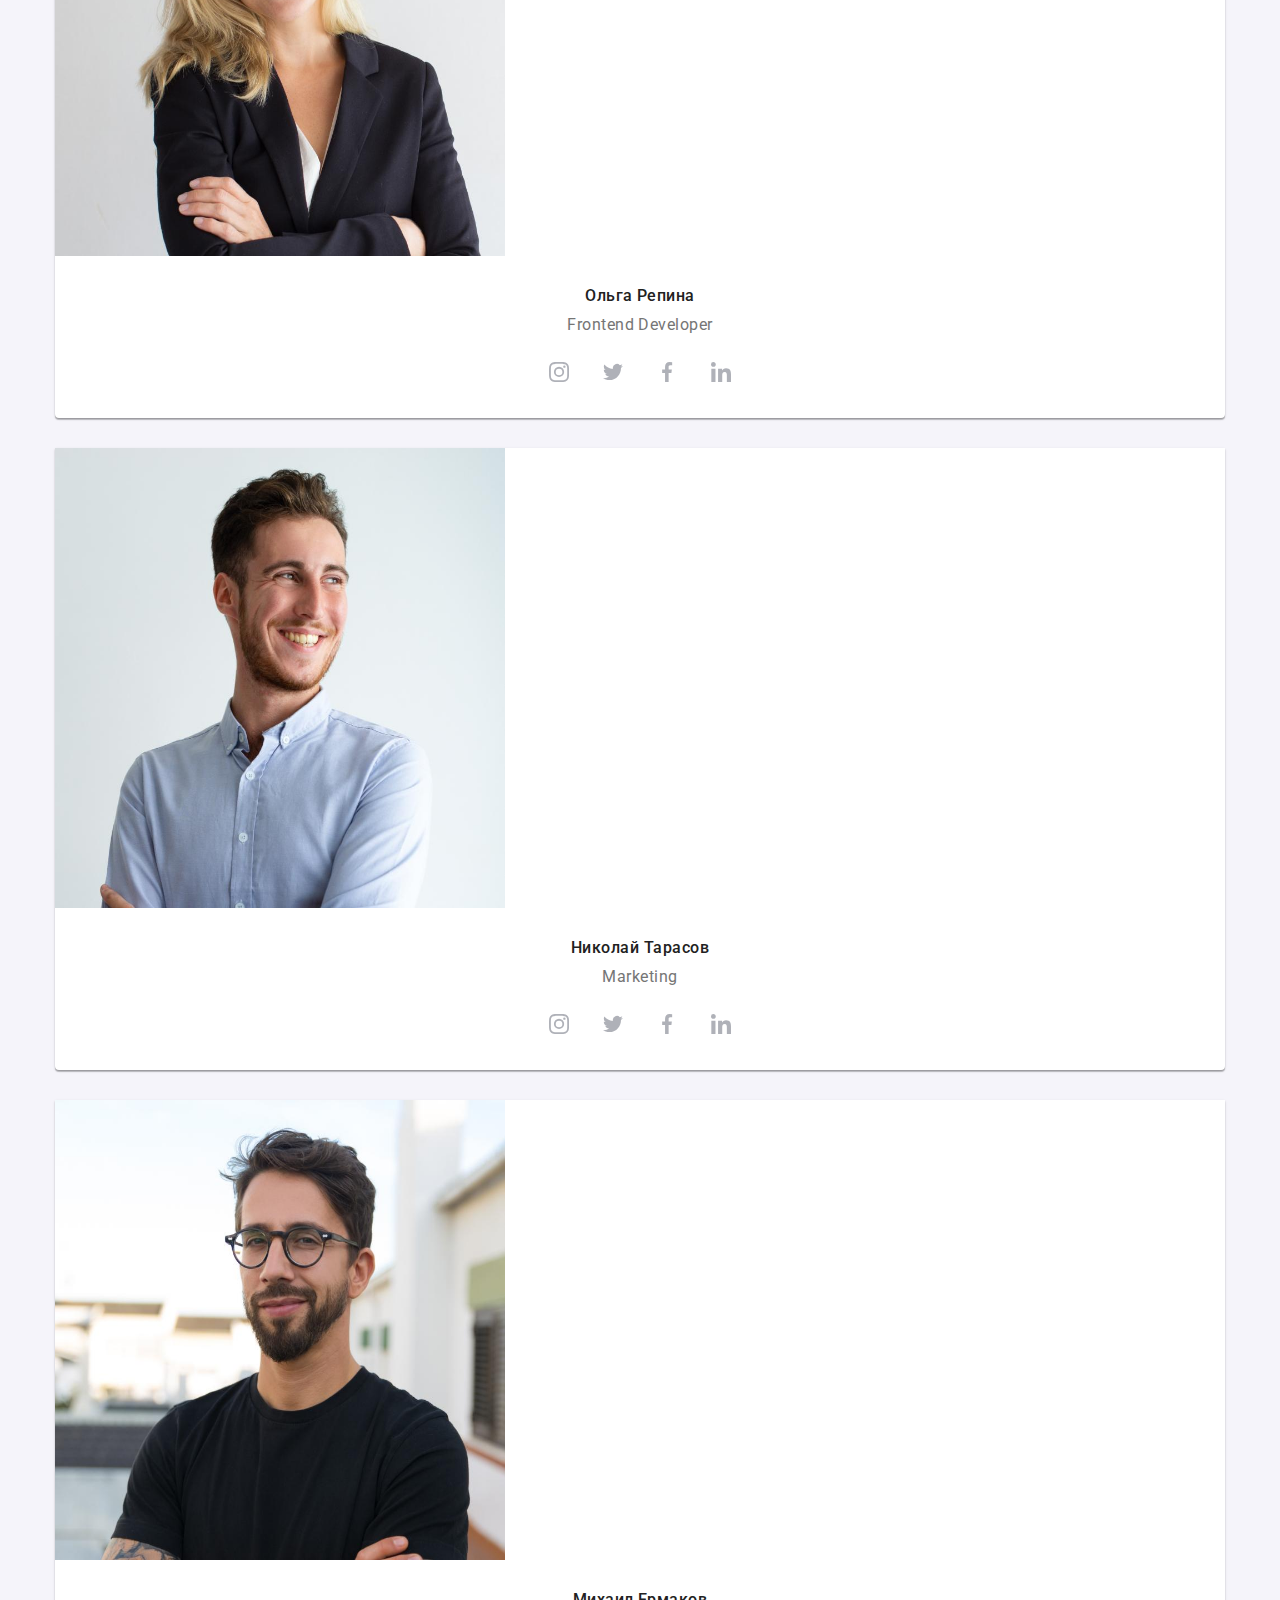
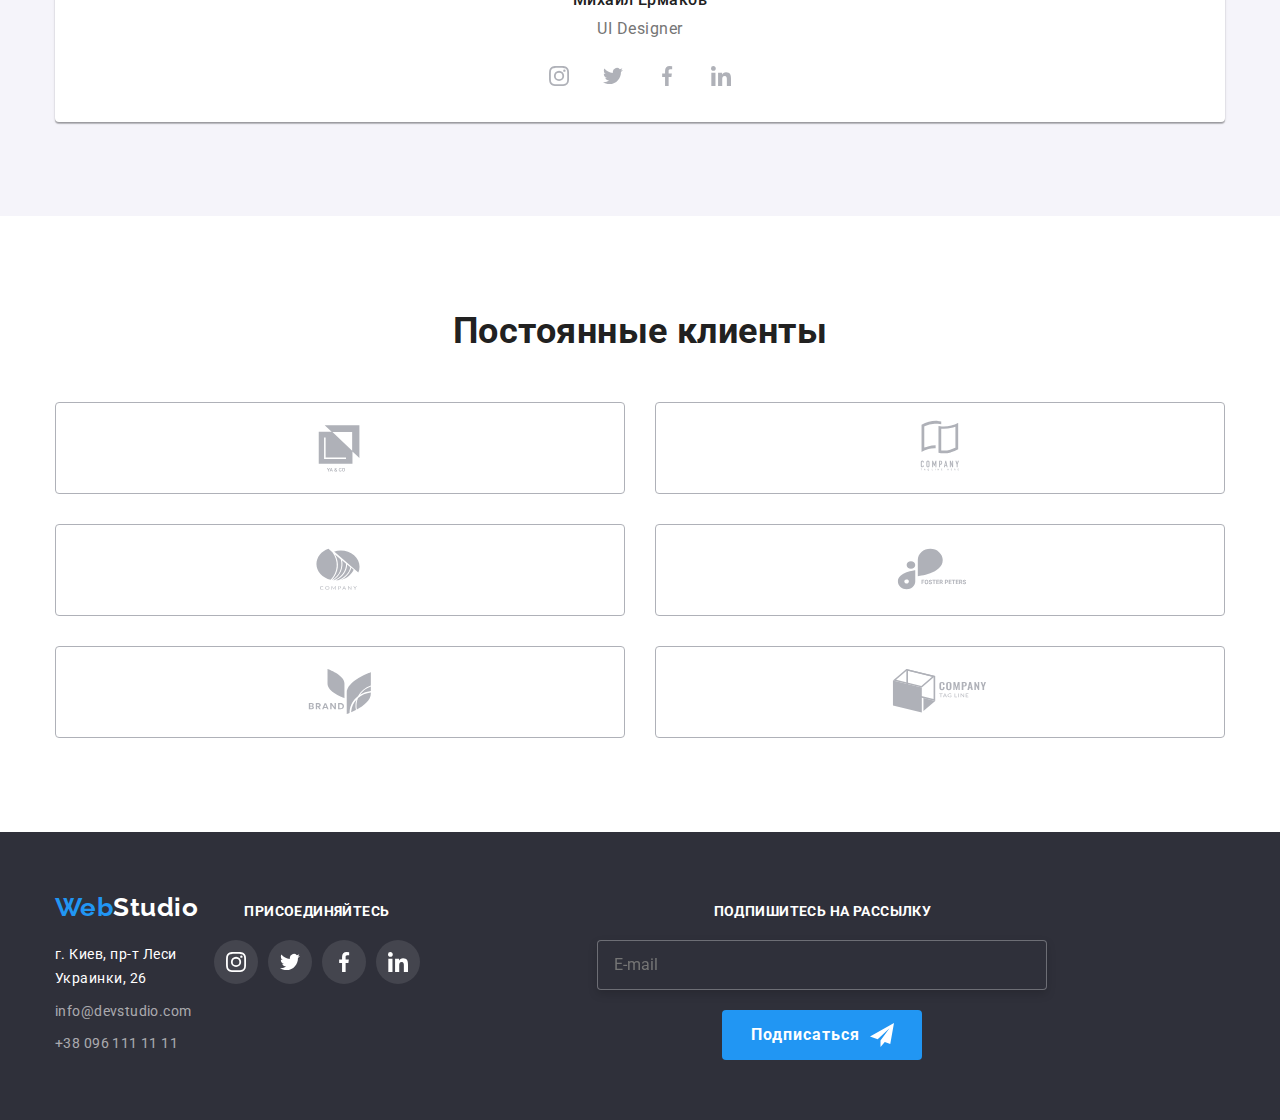
==== commit 09158962: "1" ====
--- a/index.html
+++ b/index.html
@@ -13,7 +13,7 @@
 </head>
 <body>
         <!-- Header -->
-        <header class="header">
+        <!-- <header class="header">
             <div class="container container--nav">
                 <nav class="header-nav">
                     <a href="./index.html" class="header-nav__logo">Web<span class="header-nav__logo--secondary">Studio</span></a>
@@ -42,12 +42,12 @@
                     </li>
                 </ul>
             </div>
-        </header>
+        </header> -->
         <!-- Main -->
         <main>
             <!-- Head -->
             <section class="head">
-                <div class="container"> 
+                <div class="container container--head-box"> 
                     <h1 class="head__title"> Эффективные решения <br> для вашего бизнеса</h1>
                     <button class="head__button" data-modal-open>Заказать услугу</button>
                 </div>
@@ -332,8 +332,8 @@
                             г. Киев, пр-т Леси Украинки, 26
                         </p>
                         <ul class="adress-footer__list">
-                            <li><a href="mailto:info@devstudio.com" class="adress-footer__link">info@devstudio.com</a></li>
-                            <li><a href="tel:+380961111111" class="adress-footer__link">+38 096 111 11 11</a></li>
+                            <li class="adress-footer__item"><a href="mailto:info@devstudio.com" class="adress-footer__link">info@devstudio.com</a></li>
+                            <li class="adress-footer__item"><a href="tel:+380961111111" class="adress-footer__link">+38 096 111 11 11</a></li>
                         </ul>
                     </address>
                 </div>
--- a/css/main.min.css
+++ b/css/main.min.css
@@ -1 +1 @@
-h1,h2,h3,ul,p{padding:0;margin:0}button{cursor:pointer}body{background-color:#fff;color:#757575;font-family:"Roboto",sans-serif;letter-spacing:.03em}.container{width:1200px;padding-left:15px;padding-right:15px;margin-left:auto;margin-right:auto}.header{border-bottom:1px solid #ececec}.container--nav{display:flex;align-items:center}.header-nav{display:flex;align-items:center}.header-nav__logo{color:#2196f3;font-family:"Raleway",sans-serif;font-weight:700;font-size:26px;line-height:1.19;text-decoration:none}.header-nav__logo--secondary{color:#000}.header-nav__list{display:flex;align-items:center;list-style:none;margin-left:93px}.header-nav__navigation-item:not(:last-child){margin-right:50px}.header-nav__navigation_link{display:block;padding-top:32px;padding-bottom:32px;transition-timing-function:cubic-bezier(0.4, 0, 0.2, 1);transition-duration:250ms;transition-property:color;color:#212121;font-family:"Roboto",sans-serif;font-weight:500;font-size:14px;line-height:1.14;letter-spacing:.28px;text-decoration:none}.header-nav__navigation_link:hover,.header-nav__navigation_link:focus{color:#2196f3}.header-nav__navigation_link--current{color:#2196f3;position:relative}.header-nav__navigation_link--current::after{position:absolute;content:"";border:2px solid #2196f3;border-radius:2px;width:100%;bottom:-1px;left:0;background-color:#2196f3}.header-contacts{display:flex;align-items:center;margin-left:auto;list-style:none}.header-contacts__item:last-child{margin-left:30px}.header-contacts__link{align-items:center;display:flex;transition-timing-function:cubic-bezier(0.4, 0, 0.2, 1);transition-duration:250ms;transition-property:color;color:var(--primary-text-color);font-family:"Roboto",sans-serif;font-weight:500;font-size:14px;line-height:1.14;letter-spacing:.02em;text-decoration:none}.header-contacts__link:hover,.header-contacts__link:focus{color:#2196f3}.header-contacts__icon{margin-right:10px;fill:currentColor}.head{background-image:linear-gradient(to right, rgba(47, 48, 58, 0.4), rgba(47, 48, 58, 0.4)),url(../images/head.jpg);background-repeat:no-repeat;background-position:center;max-width:1600px;height:600px;margin-inline:auto;padding-top:200px;padding-bottom:200px;color:#fff;background-color:#2f303a;text-align:center}.head__title{margin-bottom:30px;font-weight:900;font-size:44px;line-height:1.36;text-align:center;text-transform:uppercase;letter-spacing:.06em}.head__button{border:none;text-decoration:none;padding:10px 32px;text-align:center;transition-timing-function:cubic-bezier(0.4, 0, 0.2, 1);transition-duration:250ms;transition-property:background-color;color:#fff;background-color:#2196f3;border-radius:4px;font-weight:700;font-size:16px;line-height:1.88;min-height:50px;min-width:200px;letter-spacing:.06em}.head__button:hover{background-color:#188ce8}.advantages{padding-top:94px;padding-bottom:94px}.advantages__title{position:absolute;width:1px;height:1px;margin:-1px;border:0;padding:0;white-space:nowrap;clip-path:inset(100%);clip:rect(0 0 0 0);overflow:hidden}.advantages__list{display:flex;flex-wrap:wrap;list-style:none}.advantages__item{width:270px}.advantages__item:not(:last-child){margin-right:30px}.advantages__icon-box{display:flex;width:270px;height:120px;background-color:#f5f4fa;justify-content:center;margin-bottom:30px;border-radius:4px;align-items:center}.advantages__item-title{margin-bottom:10px;color:#212121;font-weight:700;font-size:14px;line-height:1.14;text-transform:uppercase}.advantages__text{font-size:14px;line-height:1.71}.our-work{padding-top:0px;padding-bottom:94px}.our-work__title{color:#212121;margin-bottom:50px;font-weight:700;font-size:36px;line-height:42px;text-align:center}.our-work__list{list-style:none;display:flex;justify-content:space-between;list-style:none}.our-work__item{position:relative;width:370px}.our-work__image{display:block}.our-work__description{position:absolute;bottom:0;padding:27px 0px;width:100%;background-color:rgba(47,48,58,.8);text-align:center;font-weight:700;font-size:14px;line-height:1.14;letter-spacing:.03em;text-transform:uppercase;color:#fff}.our-team{padding-top:94px;padding-bottom:94px;background-color:#f5f4fa}.our-team__title{color:#212121;margin-bottom:50px;font-weight:700;font-size:36px;line-height:42px;text-align:center}.our-team__list{display:flex;list-style:none}.our-team__teammate{box-shadow:0px 1px 3px rgba(0,0,0,.12),0px 1px 1px rgba(0,0,0,.14),0px 2px 1px rgba(0,0,0,.2);border-radius:0px 0px 4px 4px;background-color:#fff}.our-team__teammate:not(:last-child){margin-right:30px}.our-team__image{display:block}.our-team__teammate-box{padding-top:30px;padding-bottom:30px;text-align:center}.our-team__name{margin-bottom:10px;color:#212121;font-weight:500;font-size:16px;line-height:1.19}.our-team__subtitle{font-weight:400;font-size:16px;line-height:1.19}.our-team__social-list{margin-top:16px;display:flex;list-style:none;justify-content:center;gap:10px}.our-team__social-item{width:44px;height:44px}.our-team__social-link{display:flex;width:100%;height:100%;border-radius:50%;justify-content:center;align-items:center;transition-timing-function:cubic-bezier(0.4, 0, 0.2, 1);transition-duration:250ms;transition-property:background-color}.our-team__social-link:focus,.our-team__social-link:hover{background-color:#2196f3}.our-team__social-icon{fill:#afb1b8;transition-timing-function:cubic-bezier(0.4, 0, 0.2, 1);transition-duration:250ms;transition-property:fill}.our-team__social-link:focus .our-team__social-icon,.our-team__social-link:hover .our-team__social-icon{fill:#fff}.clients{padding-top:94px;padding-bottom:94px}.clients__title{color:#212121;margin-bottom:50px;font-weight:700;font-size:36px;line-height:42px;text-align:center}.clients__list{display:flex;list-style:none;justify-content:center;gap:30px}.clients__client{width:170px;height:92px}.clients__link{display:flex;justify-content:center;width:100%;height:100%;align-items:center;transition-timing-function:cubic-bezier(0.4, 0, 0.2, 1);transition-duration:250ms;transition-property:border-color;border:1px solid #afb1b8;border-radius:4px}.clients__link:focus,.clients__link:hover{border-color:#2196f3}.clients__icon{fill:#afb1b8;transition-timing-function:cubic-bezier(0.4, 0, 0.2, 1);transition-duration:250ms;transition-property:fill}.clients__link:focus .clients__icon,.clients__link:hover .clients__icon{fill:#2196f3}.backdrop{position:fixed;top:0;left:0;width:100%;height:100%;background-color:rgba(0,0,0,.2);transition-timing-function:cubic-bezier(0.4, 0, 0.2, 1);transition-duration:250ms;transition-property:opacity,visibility}.backdrop.is-hidden{pointer-events:none;opacity:0}.modal-window{width:528px;position:absolute;padding:40px;top:50%;left:50%;transform:translate(-50%, -50%);box-shadow:0px 1px 3px rgba(0,0,0,.12),0px 1px 1px rgba(0,0,0,.14),0px 2px 1px rgba(0,0,0,.2);border-radius:4px;background-color:#fff}.modal-window__close-button{position:absolute;top:8px;right:8px;width:30px;height:30px;object-fit:contain;border:1px solid rgba(0,0,0,.1);border-radius:50%;display:flex;align-items:center;cursor:pointer;background-color:#fff}.modal-window__close-icon{transition:fill 250ms cubic-bezier(0.4, 0, 0.2, 1)}.modal-window__close-icon:hover,.modal-window__close-icon:focus{fill:#2196f3}.modal-window__title{margin-bottom:12px;color:#212121;font-weight:700;font-size:20px;line-height:1.15;text-align:center;letter-spacing:.48px}.modal-window__label{display:block;font-size:12px;line-height:14px;letter-spacing:.01em;margin-bottom:4px}.modal-window__input-box{display:flex;position:relative;margin-bottom:10px;display:flex;height:40px;align-items:center}.modal-window__input-box:focus-within{fill:#2196f3}.modal-window__input{width:100%;height:100%;padding-left:42px;border:1px solid rgba(33,33,33,.2);border-radius:4px;transition-timing-function:cubic-bezier(0.4, 0, 0.2, 1);transition-duration:250ms;transition-property:border-color;outline:none}.modal-window__input:focus{border-color:#2196f3}.modal-window__icon{position:absolute;left:12px;transition-timing-function:cubic-bezier(0.4, 0, 0.2, 1);transition-duration:250ms;transition-property:fill;color:#212121}.modal-window__input-box--comments{min-height:120px;margin-bottom:20px}.modal-window__comments{resize:none;width:100%;border:1px solid rgba(33,33,33,.2);border-radius:4px;height:100%;outline:none;padding:12px 16px;transition-timing-function:cubic-bezier(0.4, 0, 0.2, 1);transition-duration:250ms;transition-property:border-color;font-family:"Roboto";font-style:normal;font-weight:400;font-size:12px;line-height:14px;letter-spacing:.01em}.modal-window__comments:focus{border-color:#2196f3}.checkbox{display:flex;align-items:center;justify-content:center}.checkbox__label{display:flex;align-items:center;justify-content:center;width:425px;cursor:pointer;margin-inline:auto}.checkbox__input{-webkit-appearance:none;-moz-appearance:none;appearance:none}.checkbox__icon{border:2px solid #212121;border-radius:4px;margin-right:8px;fill:#fff;transition-timing-function:cubic-bezier(0.4, 0, 0.2, 1);transition-duration:250ms;transition-property:background-color}.checkbox__input:checked+.checkbox__icon{background-color:#2196f3;border:none;background-origin:border-box}.checkbox__input:focus+.checkbox__icon{border-color:#188ce8}.checkbox__text{font-size:14px;line-height:1.71;letter-spacing:.03em}.checkbox__link{font-size:14px;line-height:1.17;letter-spacing:.03em;text-decoration:underline;color:var(--button-bg-color)}.modal-window__submit{display:flex;align-items:center;justify-content:center;width:200px;min-height:50px;margin-top:30px;margin-inline:auto;margin-bottom:0;background-color:#2196f3;color:#fff;box-shadow:0px 4px 4px rgba(0,0,0,.15);border-radius:4px;border:none;cursor:pointer;font-weight:700;font-size:16px;line-height:1.88;letter-spacing:.06em}.modal-window__submit:hover,.modal-window__submit:focus{background-color:#188ce8}.footer-main{padding-top:60px;padding-bottom:60px;background-color:#2f303a}.container--footer-main{display:flex;align-items:baseline}.adress-footer{width:231px}.adress-footer__logo{margin-bottom:20px;display:block;text-decoration:none;color:#2196f3;font-family:"Raleway",sans-serif;font-weight:700;font-size:26px;line-height:1.19}.adress-footer--logo-secondary{color:#fff}.adress-footer__data{color:#fff;font-style:normal;font-size:14px;line-height:1.71}.adress-footer__text{margin-bottom:9px}.adress-footer__list{list-style:none}.adress-footer__list:last-child{margin-bottom:9px}.adress-footer__link{color:rgba(255,255,255,.6);transition-timing-function:cubic-bezier(0.4, 0, 0.2, 1);transition-duration:250ms;transition-property:color;font-size:14px;line-height:1.71;letter-spacing:.03em;text-decoration:none}.adress-footer__link:hover,.adress-footer__link:focus{color:#2196f3}.footer-join{margin-left:70px}.footer-join__text{font-family:"Roboto";font-style:normal;font-weight:700;font-size:14px;line-height:1.14;letter-spacing:.03em;text-transform:uppercase;color:#fff;margin-bottom:20px}.footer-join__social-links{list-style:none;display:flex;align-items:center;gap:10px;justify-content:center}.footer-join__social-item{height:44px;width:44px;background-color:rgba(255,255,255,.1);border-radius:50%}.footer-join__social-link{display:flex;width:100%;height:100%;border-radius:50%;justify-content:center;align-items:center;transition-timing-function:cubic-bezier(0.4, 0, 0.2, 1);transition-duration:250ms;transition-property:background-color}.footer-join__social-link:hover,.footer-join__social-link:focus{background-color:#2196f3}.footer-join__social-icon{fill:#fff}.footer-subscribe{margin-left:93px}.footer-subscribe__form{display:flex;flex-direction:column}.footer-subscribe__label{margin-bottom:20px;text-transform:uppercase;font-weight:700;font-size:14px;line-height:1.14;letter-spacing:.03em;text-transform:uppercase;color:#fff}.footer-subscribe__mail-section{display:flex}.footer-subscribe__input{width:358px;padding-inline:16px;padding-top:15px;padding-bottom:15px;color:rgba(255,255,255,.6);border-radius:4px;border:1px solid rgba(255,255,255,.3);background-color:#2f303a;filter:drop-shadow(0px 4px 4px rgba(0, 0, 0, 0.15))}.footer-subscribe__button{display:flex;width:200px;height:50px;margin-left:12px;justify-content:center;align-items:center;cursor:pointer;color:#fff;background-color:#2196f3;border-radius:4px;border:none;font-weight:700;font-size:16px;line-height:1.88;letter-spacing:.06em;text-align:center}.footer-subscribe__icon{margin-left:10px;fill:#fff}.projects{padding-top:94px;padding-bottom:94px}.projects__filter-list{display:flex;justify-content:center;margin-bottom:50px;list-style:none}.projects__filter-item:not(:last-child){margin-right:8px}.projects__filter-button{border:none;padding:6px 22px;border-radius:4px;color:#212121;background-color:#f5f4fa;font-weight:500;font-size:16px;line-height:1.62;text-align:center;transition-timing-function:cubic-bezier(0.4, 0, 0.2, 1);transition-duration:250ms;transition-property:color,background-color,box-shadow}.projects__filter-button:hover,.projects__filter-button:focus{background-color:#2196f3;color:#fff;box-shadow:0px 3px 1px rgba(0,0,0,.1),0px 1px 2px rgba(0,0,0,.08),0px 2px 2px rgba(0,0,0,.12)}.projects__list{display:flex;flex-wrap:wrap;list-style:none}.projects__item{margin-right:30px;margin-bottom:30px}.projects__item:nth-child(3n){margin-right:0px}.projects__item:nth-last-child(-n+3){margin-bottom:0}.projects__link{text-decoration:none;display:block;width:100%;height:100%;transition-timing-function:cubic-bezier(0.4, 0, 0.2, 1);transition-duration:250ms;transition-property:box-shadow}.projects__link:hover,.projects__link:focus{box-shadow:0px 1px 1px rgba(0,0,0,.12),0px 4px 4px rgba(0,0,0,.06),1px 4px 6px rgba(0,0,0,.16)}.projects__hover-box{position:relative;display:flex;overflow:hidden}.projects__hover-box-img{display:block}.projects__hover-box-text{position:absolute;margin:0;width:100%;height:100%;padding:63px 24px;opacity:0;top:100%;color:#fff;font-weight:400;font-size:18px;line-height:1.56;letter-spacing:.03em;background-color:rgba(33,150,243,.9);transition-timing-function:cubic-bezier(0.4, 0, 0.2, 1);transition-duration:250ms;transition-property:transform}.projects__link:hover .projects__hover-box-text,.projects__link:focus .projects__hover-box-text{opacity:1;transform:translateY(-100%)}.projects__title-box{padding-top:20px;padding-bottom:20px;padding-left:24px;padding-right:24px;border:1px solid #eee;border-top:none}.projects__title{font-weight:700;font-size:18px;line-height:2;letter-spacing:.06em;margin-bottom:4px;color:#212121}.projects__subtitle{font-size:16px;line-height:1.88;letter-spacing:.03em;color:#757575}/*# sourceMappingURL=main.min.css.map */+h1,h2,h3,ul,p{padding:0;margin:0}button{cursor:pointer}body{background-color:#fff;color:#757575;font-family:"Roboto",sans-serif;letter-spacing:.03em}.container{padding-left:15px;padding-right:15px;margin-left:auto;margin-right:auto}@media screen and (min-width: 480px){.container{width:480px}}@media screen and (min-width: 768px){.container{width:768px}}@media screen and (min-width: 1200px){.container{width:1200px}}.header{border-bottom:1px solid #ececec}.container--nav{display:flex;align-items:center}.header-nav{display:flex;align-items:center}.header-nav__logo{color:#2196f3;font-family:"Raleway",sans-serif;font-weight:700;font-size:26px;line-height:1.19;text-decoration:none}.header-nav__logo--secondary{color:#000}.header-nav__list{display:flex;align-items:center;list-style:none;margin-left:93px}.header-nav__navigation-item:not(:last-child){margin-right:50px}.header-nav__navigation_link{display:block;padding-top:32px;padding-bottom:32px;transition-timing-function:cubic-bezier(0.4, 0, 0.2, 1);transition-duration:250ms;transition-property:color;color:#212121;font-family:"Roboto",sans-serif;font-weight:500;font-size:14px;line-height:1.14;letter-spacing:.28px;text-decoration:none}.header-nav__navigation_link:hover,.header-nav__navigation_link:focus{color:#2196f3}.header-nav__navigation_link--current{color:#2196f3;position:relative}.header-nav__navigation_link--current::after{position:absolute;content:"";border:2px solid #2196f3;border-radius:2px;width:100%;bottom:-1px;left:0;background-color:#2196f3}.header-contacts{display:flex;align-items:center;margin-left:auto;list-style:none}.header-contacts__item:last-child{margin-left:30px}.header-contacts__link{align-items:center;display:flex;transition-timing-function:cubic-bezier(0.4, 0, 0.2, 1);transition-duration:250ms;transition-property:color;color:var(--primary-text-color);font-family:"Roboto",sans-serif;font-weight:500;font-size:14px;line-height:1.14;letter-spacing:.02em;text-decoration:none}.header-contacts__link:hover,.header-contacts__link:focus{color:#2196f3}.header-contacts__icon{margin-right:10px;fill:currentColor}.head{background-image:linear-gradient(to right, rgba(47, 48, 58, 0.4), rgba(47, 48, 58, 0.4)),url(../images/head.jpg);background-repeat:no-repeat;background-position:center;max-width:1600px;margin-inline:auto;color:#fff;background-color:#2f303a;text-align:center}.container--head-box{padding-top:200px;padding-bottom:200px}@media screen and (min-width: 480px){.container--head-box{height:400px;padding-top:118px;padding-bottom:118px}}@media screen and (min-width: 768px){.container--head-box{height:400px;padding-top:118px;padding-bottom:118px}}@media screen and (min-width: 1200px){.container--head-box{height:600px;padding-top:200px;padding-bottom:200px}}.head__title{margin-bottom:30px;font-weight:900;text-align:center;text-transform:uppercase;letter-spacing:.06em}@media screen and (max-width: 1199px){.head__title{font-size:26px;line-height:1.62}}@media screen and (min-width: 1200px){.head__title{font-size:44px;line-height:1.36}}.head__button{border:none;text-decoration:none;padding:10px 32px;text-align:center;transition-timing-function:cubic-bezier(0.4, 0, 0.2, 1);transition-duration:250ms;transition-property:background-color;color:#fff;background-color:#2196f3;border-radius:4px;font-weight:700;font-size:16px;line-height:1.88;min-height:50px;min-width:200px;letter-spacing:.06em}.head__button:hover{background-color:#188ce8}@media screen and (max-width: 1199px){.advantages{padding-top:60px;padding-bottom:60px}}@media screen and (min-width: 1200px){.advantages{padding-top:94px;padding-bottom:94px}}.advantages__title{position:absolute;width:1px;height:1px;margin:-1px;border:0;padding:0;white-space:nowrap;clip-path:inset(100%);clip:rect(0 0 0 0);overflow:hidden}.advantages__list{list-style:none;margin-left:auto;margin-right:auto}.advantages__item:not(:last-child){margin-bottom:30px}.advantages__icon-box{display:flex;background-color:#f5f4fa;justify-content:center;margin-bottom:30px;border-radius:4px;align-items:center;padding:25px 0px}.advantages__item-title{margin-bottom:10px;color:#212121;font-weight:700;font-size:14px;line-height:1.14;text-transform:uppercase;text-align:center}.advantages__text{font-size:14px;line-height:1.71}.our-work{padding-top:0px;padding-bottom:94px}@media screen and (max-width: 1199px){.our-work{display:none}}.our-work__title{color:#212121;margin-bottom:50px;font-weight:700;font-size:36px;line-height:42px;text-align:center}.our-work__list{list-style:none;display:flex;justify-content:space-between;list-style:none}.our-work__item{position:relative;width:370px}.our-work__image{display:block}.our-work__description{position:absolute;bottom:0;padding:27px 0px;width:100%;background-color:rgba(47,48,58,.8);text-align:center;font-weight:700;font-size:14px;line-height:1.14;letter-spacing:.03em;text-transform:uppercase;color:#fff}.our-team{background-color:#f5f4fa}@media screen and (max-width: 1199px){.our-team{padding-top:60px;padding-bottom:60px}}@media screen and (min-width: 1200px){.our-team{padding-top:94px;padding-bottom:94px}}.our-team__title{color:#212121;margin-bottom:30px;font-weight:700;font-size:28px;line-height:1.18;letter-spacing:.03em;text-align:center}@media screen and (min-width: 1200px){.our-team__title{margin-bottom:50px;font-size:36px;line-height:1.17}}.our-team__list{list-style:none}.our-team__teammate{box-shadow:0px 1px 3px rgba(0,0,0,.12),0px 1px 1px rgba(0,0,0,.14),0px 2px 1px rgba(0,0,0,.2);border-radius:0px 0px 4px 4px;background-color:#fff}.our-team__teammate:not(:last-child){margin-bottom:30px}.our-team__image{display:block;width:calc(100vw - 30px);max-width:450px;height:460px}.our-team__teammate-box{padding-top:30px;padding-bottom:24px;text-align:center}.our-team__name{margin-bottom:10px;color:#212121;font-weight:500;font-size:16px;line-height:1.19}.our-team__subtitle{font-weight:400;font-size:16px;line-height:1.19}.our-team__social-list{margin-top:16px;display:flex;list-style:none;justify-content:center;gap:10px}.our-team__social-item{width:44px;height:44px}.our-team__social-link{display:flex;width:100%;height:100%;border-radius:50%;justify-content:center;align-items:center;transition-timing-function:cubic-bezier(0.4, 0, 0.2, 1);transition-duration:250ms;transition-property:background-color}.our-team__social-link:focus,.our-team__social-link:hover{background-color:#2196f3}.our-team__social-icon{fill:#afb1b8;transition-timing-function:cubic-bezier(0.4, 0, 0.2, 1);transition-duration:250ms;transition-property:fill}.our-team__social-link:focus .our-team__social-icon,.our-team__social-link:hover .our-team__social-icon{fill:#fff}@media screen and (max-width: 1199px){.clients{padding-top:60px;padding-bottom:60px}}@media screen and (min-width: 1200px){.clients{padding-top:94px;padding-bottom:94px}}.clients__title{color:#212121;font-weight:700;font-size:36px;line-height:42px;text-align:center}@media screen and (max-width: 1199px){.clients__title{margin-bottom:30px}}@media screen and (min-width: 1200px){.clients__title{margin-bottom:50px}}.clients__list{display:flex;flex-wrap:wrap;list-style:none;justify-content:center;gap:30px}.clients__client{width:calc((100% - 30px)/2);height:92px}.clients__link{display:flex;justify-content:center;width:100%;height:100%;align-items:center;transition-timing-function:cubic-bezier(0.4, 0, 0.2, 1);transition-duration:250ms;transition-property:border-color;border:1px solid #afb1b8;border-radius:4px}.clients__link:focus,.clients__link:hover{border-color:#2196f3}.clients__icon{fill:#afb1b8;transition-timing-function:cubic-bezier(0.4, 0, 0.2, 1);transition-duration:250ms;transition-property:fill}.clients__link:focus .clients__icon,.clients__link:hover .clients__icon{fill:#2196f3}.backdrop{position:fixed;top:0;left:0;width:100%;height:100%;background-color:rgba(0,0,0,.2);transition-timing-function:cubic-bezier(0.4, 0, 0.2, 1);transition-duration:250ms;transition-property:opacity,visibility}.backdrop.is-hidden{pointer-events:none;opacity:0}.modal-window{max-width:450px;width:calc(100% - 30px);position:absolute;padding:40px;top:50%;left:50%;transform:translate(-50%, -50%);box-shadow:0px 1px 3px rgba(0,0,0,.12),0px 1px 1px rgba(0,0,0,.14),0px 2px 1px rgba(0,0,0,.2);border-radius:4px;background-color:#fff}@media screen and (min-width: 1200px){.modal-window{width:528px}}.modal-window__close-button{position:absolute;top:8px;right:8px;width:30px;height:30px;object-fit:contain;border:1px solid rgba(0,0,0,.1);border-radius:50%;display:flex;align-items:center;cursor:pointer;background-color:#fff}.modal-window__close-icon{transition:fill 250ms cubic-bezier(0.4, 0, 0.2, 1)}.modal-window__close-icon:hover,.modal-window__close-icon:focus{fill:#2196f3}.modal-window__title{margin-bottom:12px;color:#212121;font-weight:700;font-size:20px;line-height:1.15;text-align:center;letter-spacing:.48px}.modal-window__label{display:block;font-size:12px;line-height:14px;letter-spacing:.01em;margin-bottom:4px}.modal-window__input-box{display:flex;position:relative;margin-bottom:10px;display:flex;height:40px;align-items:center}.modal-window__input-box:focus-within{fill:#2196f3}.modal-window__input{width:100%;height:100%;padding-left:42px;border:1px solid rgba(33,33,33,.2);border-radius:4px;transition-timing-function:cubic-bezier(0.4, 0, 0.2, 1);transition-duration:250ms;transition-property:border-color;outline:none}.modal-window__input:focus{border-color:#2196f3}.modal-window__icon{position:absolute;left:12px;transition-timing-function:cubic-bezier(0.4, 0, 0.2, 1);transition-duration:250ms;transition-property:fill;color:#212121}.modal-window__input-box--comments{min-height:120px;margin-bottom:20px}.modal-window__comments{resize:none;width:100%;border:1px solid rgba(33,33,33,.2);border-radius:4px;height:100%;outline:none;padding:12px 16px;transition-timing-function:cubic-bezier(0.4, 0, 0.2, 1);transition-duration:250ms;transition-property:border-color;font-family:"Roboto";font-style:normal;font-weight:400;font-size:12px;line-height:14px;letter-spacing:.01em}.modal-window__comments:focus{border-color:#2196f3}.checkbox{display:flex;align-items:center;justify-content:center}.checkbox__label{display:flex;align-items:center;justify-content:center;width:425px;cursor:pointer;margin-inline:auto}.checkbox__input{-webkit-appearance:none;-moz-appearance:none;appearance:none}.checkbox__icon{border:2px solid #212121;border-radius:4px;margin-right:8px;fill:#fff;transition-timing-function:cubic-bezier(0.4, 0, 0.2, 1);transition-duration:250ms;transition-property:background-color}.checkbox__input:checked+.checkbox__icon{background-color:#2196f3;border:none;background-origin:border-box}.checkbox__input:focus+.checkbox__icon{border-color:#188ce8}.checkbox__text{font-size:14px;line-height:1.71;letter-spacing:.03em}.checkbox__link{font-size:14px;line-height:1.17;letter-spacing:.03em;text-decoration:underline;color:var(--button-bg-color)}.modal-window__submit{display:flex;align-items:center;justify-content:center;width:200px;min-height:50px;margin-top:30px;margin-inline:auto;margin-bottom:0;background-color:#2196f3;color:#fff;box-shadow:0px 4px 4px rgba(0,0,0,.15);border-radius:4px;border:none;cursor:pointer;font-weight:700;font-size:16px;line-height:1.88;letter-spacing:.06em}.modal-window__submit:hover,.modal-window__submit:focus{background-color:#188ce8}.footer-main{padding-top:60px;padding-bottom:60px;background-color:#2f303a}@media screen and (min-width: 768px){.container--footer-main{display:flex;align-items:baseline}}.adress-footer{width:231px}@media screen and (max-width: 768px){.adress-footer{margin-left:auto;margin-right:auto}}@media screen and (max-width: 1199px){.adress-footer{margin-bottom:60px}}.adress-footer__logo{margin-bottom:20px;display:block;text-decoration:none;color:#2196f3;font-family:"Raleway",sans-serif;font-weight:700;font-size:26px;line-height:1.19}@media screen and (max-width: 1199px){.adress-footer__logo{text-align:center}}.adress-footer--logo-secondary{color:#fff}.adress-footer__data{color:#fff;font-style:normal;font-size:14px;line-height:1.71}@media screen and (max-width: 1199px){.adress-footer__data{text-align:center}}.adress-footer__text{margin-bottom:9px}.adress-footer__list{list-style:none}.adress-footer__item{list-style:none}.adress-footer__item:first-child{margin-bottom:8px}.adress-footer__link{color:rgba(255,255,255,.6);transition-timing-function:cubic-bezier(0.4, 0, 0.2, 1);transition-duration:250ms;transition-property:color;font-size:14px;line-height:1.71;letter-spacing:.03em;text-decoration:none}.adress-footer__link:hover,.adress-footer__link:focus{color:#2196f3}.footer-join{display:flex;flex-direction:column;align-items:center;margin-bottom:60px}.footer-join__text{font-family:"Roboto";font-style:normal;font-weight:700;font-size:14px;line-height:1.14;letter-spacing:.03em;text-transform:uppercase;color:#fff;margin-bottom:20px}.footer-join__social-links{list-style:none;display:flex;align-items:center;gap:10px;justify-content:center}.footer-join__social-item{height:44px;width:44px;background-color:rgba(255,255,255,.1);border-radius:50%}.footer-join__social-link{display:flex;width:100%;height:100%;border-radius:50%;justify-content:center;align-items:center;transition-timing-function:cubic-bezier(0.4, 0, 0.2, 1);transition-duration:250ms;transition-property:background-color}.footer-join__social-link:hover,.footer-join__social-link:focus{background-color:#2196f3}.footer-join__social-icon{fill:#fff}.footer-subscribe{width:100%}.footer-subscribe__form{display:flex;flex-direction:column;align-items:center}.footer-subscribe__label{margin-bottom:20px;text-transform:uppercase;font-weight:700;font-size:14px;line-height:1.14;letter-spacing:.03em;text-transform:uppercase;color:#fff}.footer-subscribe__mail-section{display:flex;width:100%;flex-direction:column;align-items:center}.footer-subscribe__input{width:100%;max-width:450px;padding-inline:16px;padding-top:15px;padding-bottom:15px;color:rgba(255,255,255,.6);border-radius:4px;border:1px solid rgba(255,255,255,.3);background-color:#2f303a;filter:drop-shadow(0px 4px 4px rgba(0, 0, 0, 0.15));margin-bottom:20px}.footer-subscribe__button{display:flex;width:200px;height:50px;justify-content:center;align-items:center;cursor:pointer;color:#fff;background-color:#2196f3;border-radius:4px;border:none;font-weight:700;font-size:16px;line-height:1.88;letter-spacing:.06em;text-align:center}.footer-subscribe__icon{margin-left:10px;fill:#fff}.projects{padding-top:94px;padding-bottom:94px}.projects__filter-list{display:flex;justify-content:center;margin-bottom:50px;list-style:none}.projects__filter-item:not(:last-child){margin-right:8px}.projects__filter-button{border:none;padding:6px 22px;border-radius:4px;color:#212121;background-color:#f5f4fa;font-weight:500;font-size:16px;line-height:1.62;text-align:center;transition-timing-function:cubic-bezier(0.4, 0, 0.2, 1);transition-duration:250ms;transition-property:color,background-color,box-shadow}.projects__filter-button:hover,.projects__filter-button:focus{background-color:#2196f3;color:#fff;box-shadow:0px 3px 1px rgba(0,0,0,.1),0px 1px 2px rgba(0,0,0,.08),0px 2px 2px rgba(0,0,0,.12)}.projects__list{display:flex;flex-wrap:wrap;list-style:none}.projects__item{margin-right:30px;margin-bottom:30px}.projects__item:nth-child(3n){margin-right:0px}.projects__item:nth-last-child(-n+3){margin-bottom:0}.projects__link{text-decoration:none;display:block;width:100%;height:100%;transition-timing-function:cubic-bezier(0.4, 0, 0.2, 1);transition-duration:250ms;transition-property:box-shadow}.projects__link:hover,.projects__link:focus{box-shadow:0px 1px 1px rgba(0,0,0,.12),0px 4px 4px rgba(0,0,0,.06),1px 4px 6px rgba(0,0,0,.16)}.projects__hover-box{position:relative;display:flex;overflow:hidden}.projects__hover-box-img{display:block}.projects__hover-box-text{position:absolute;margin:0;width:100%;height:100%;padding:63px 24px;opacity:0;top:100%;color:#fff;font-weight:400;font-size:18px;line-height:1.56;letter-spacing:.03em;background-color:rgba(33,150,243,.9);transition-timing-function:cubic-bezier(0.4, 0, 0.2, 1);transition-duration:250ms;transition-property:transform}.projects__link:hover .projects__hover-box-text,.projects__link:focus .projects__hover-box-text{opacity:1;transform:translateY(-100%)}.projects__title-box{padding-top:20px;padding-bottom:20px;padding-left:24px;padding-right:24px;border:1px solid #eee;border-top:none}.projects__title{font-weight:700;font-size:18px;line-height:2;letter-spacing:.06em;margin-bottom:4px;color:#212121}.projects__subtitle{font-size:16px;line-height:1.88;letter-spacing:.03em;color:#757575}/*# sourceMappingURL=main.min.css.map */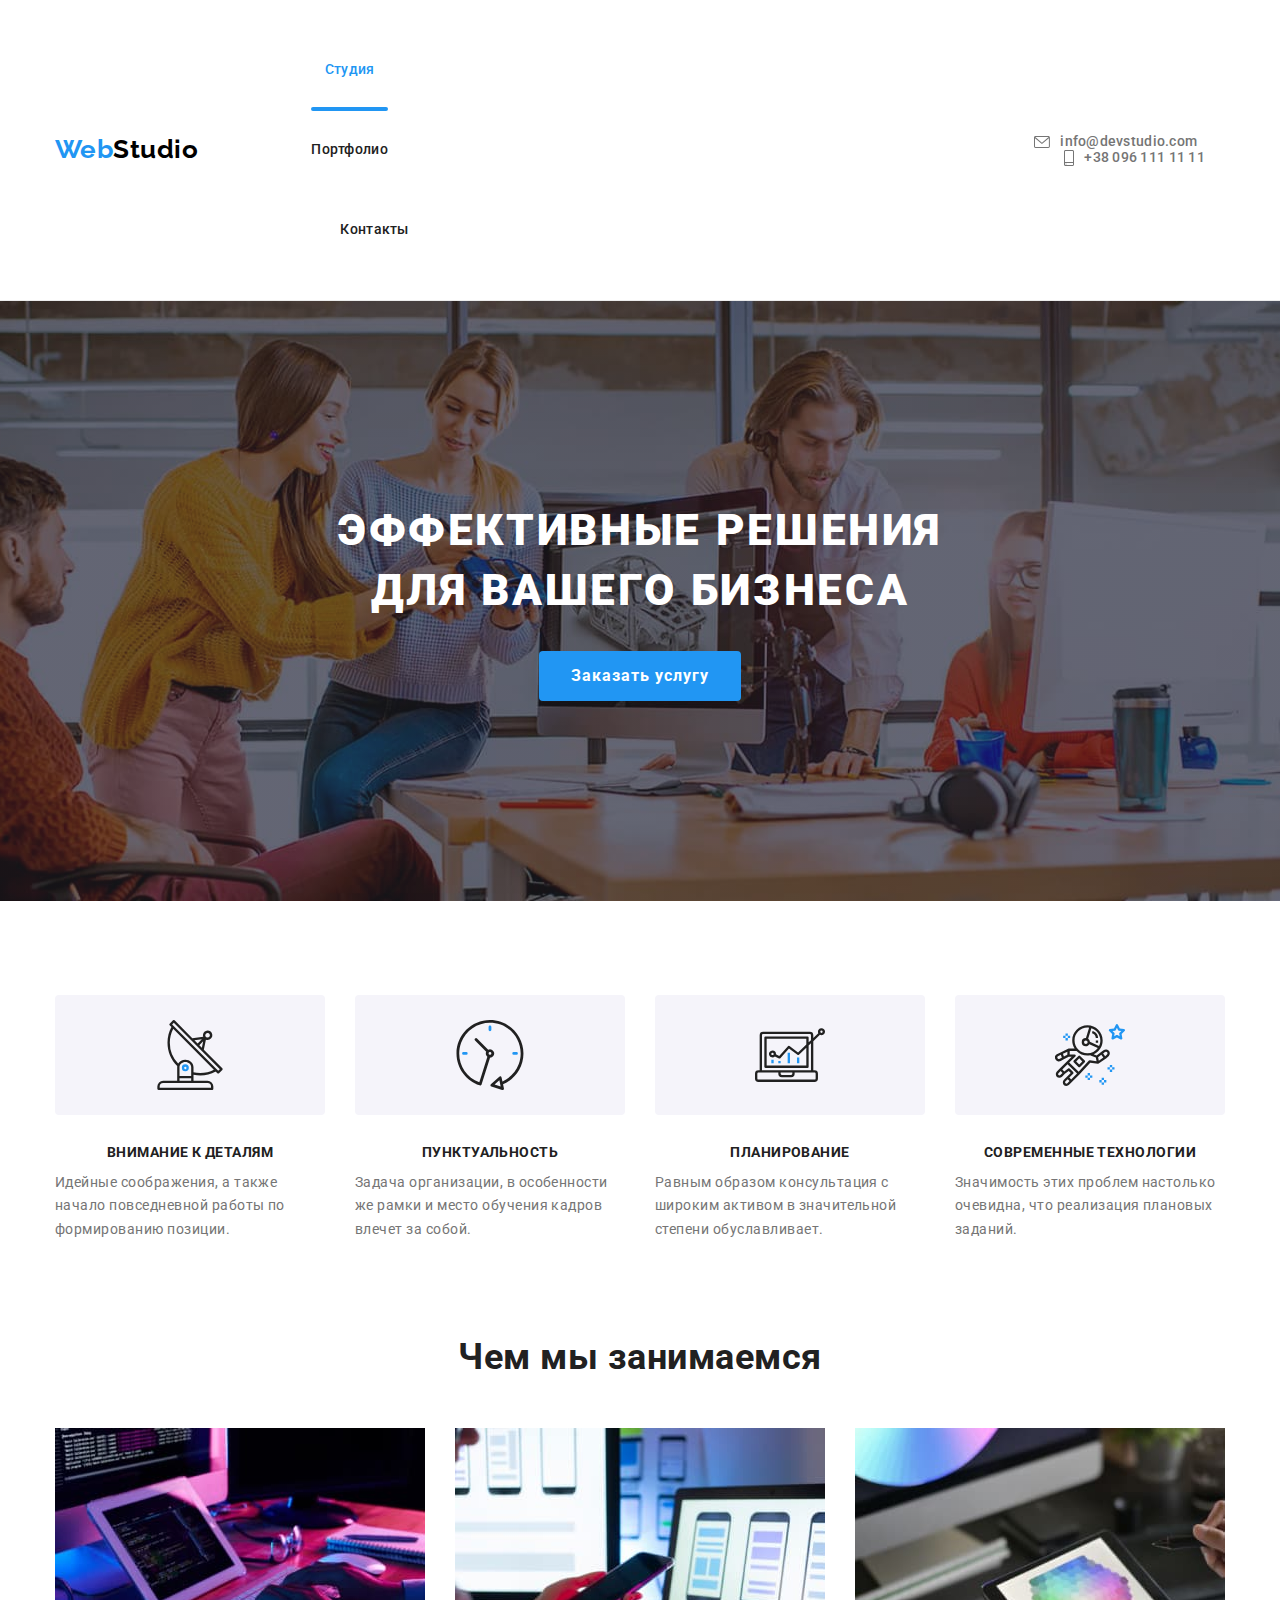
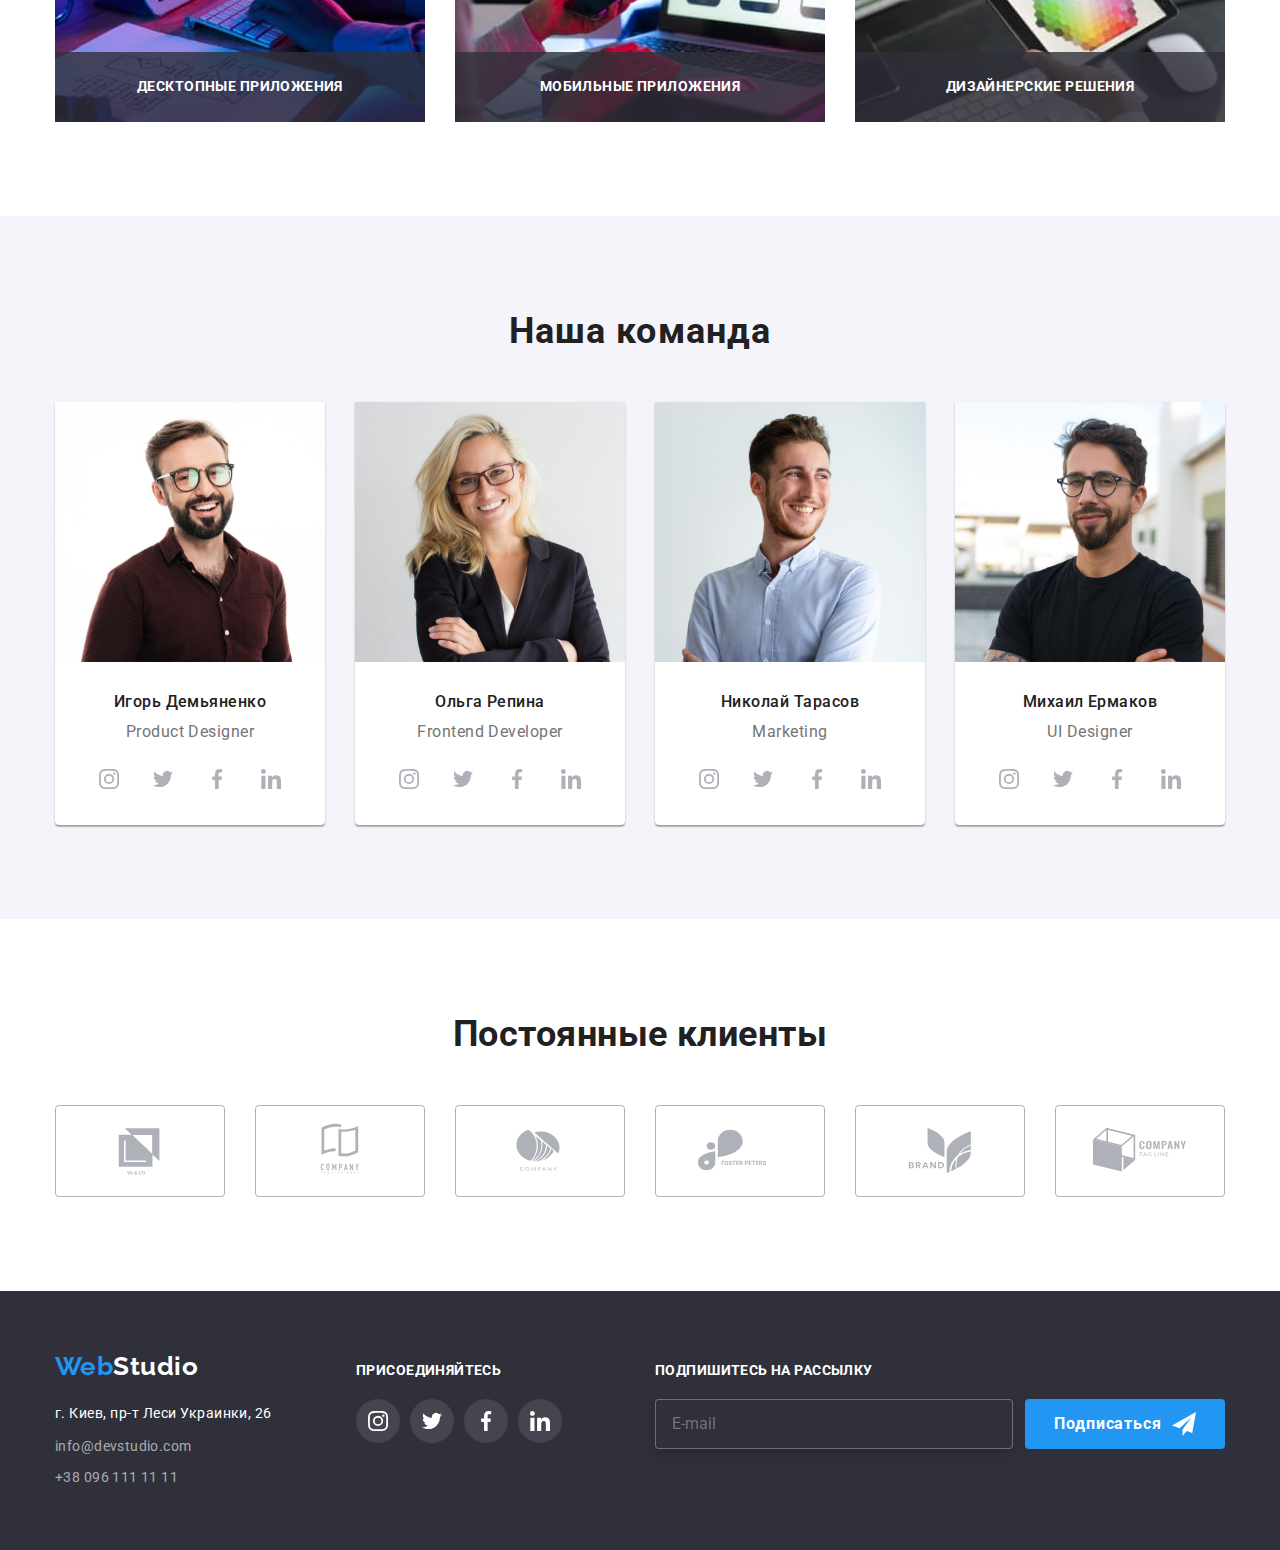
==== commit c761bb2b: "initial commit" ====
--- a/index.html
+++ b/index.html
@@ -13,36 +13,46 @@
 </head>
 <body>
         <!-- Header -->
-        <!-- <header class="header">
+        <header class="header">
             <div class="container container--nav">
-                <nav class="header-nav">
-                    <a href="./index.html" class="header-nav__logo">Web<span class="header-nav__logo--secondary">Studio</span></a>
-                    <ul class="header-nav__list">
-                        <li class="header-nav__navigation-item"><a href="./index.html" class="header-nav__navigation_link header-nav__navigation_link--current">Студия</a></li>
-                        <li class="header-nav__navigation-item"><a href="./portfolio.html" class="header-nav__navigation_link">Портфолио</a></li>
-                        <li class="header-nav__navigation-item"><a href="" class="header-nav__navigation_link">Контакты</a></li>
-                    </ul>
-                </nav>
-                <ul class="header-contacts">
-                    <li class="header-contacts__item">
-                        <a href="mailto:info@devstudio.com" class="header-contacts__link">
-                            <svg class="header-contacts__icon" width="16px" height="12px">
-                                <use href="./images/icons.svg#icon-envelope"></use>
-                            </svg>
-                            info@devstudio.com
-                        </a>
-                    </li>
-                    <li class="header-contacts__item">
-                        <a href="tel:+380961111111" class="header-contacts__link">
-                            <svg class="header-contacts__icon" width="10px" height="16px">
-                                <use href="./images/icons.svg#icon-smartphone"></use>
-                            </svg>
-                            +38 096 111 11 11
-                        </a> 
-                    </li>
-                </ul>
+                <a href="./index.html" class="header__logo">Web<span class="header__logo--secondary">Studio</span></a>
+                <button type="button" class="header__button" data-menu-button>
+                    <svg width="40px" height="40px" class="header__menu-icon" aria-label="Переключатель мобильного меню">
+                        <use class="header__icon--menu" href="./images/icons.svg#icon-menu_40px"></use>
+                        <use class="header__icon--cross" href="./images/icons.svg#icon-close_40px"></use>
+                    </svg>
+                </button>
+                <div class="menu" data-menu>
+                    <nav class="header-nav">
+                        <ul class="header-nav__list">
+                            <li class="header-nav__navigation-item"><a href="./index.html"
+                                    class="header-nav__navigation_link header-nav__navigation_link--current">Студия</a></li>
+                            <li class="header-nav__navigation-item"><a href="./portfolio.html"
+                                    class="header-nav__navigation_link">Портфолио</a></li>
+                            <li class="header-nav__navigation-item"><a href="" class="header-nav__navigation_link">Контакты</a></li>
+                        </ul>
+                    </nav>
+                    <ul class="header-contacts">
+                        <li class="header-contacts__item">
+                            <a href="mailto:info@devstudio.com" class="header-contacts__link">
+                                <svg class="header-contacts__icon" width="16px" height="12px">
+                                    <use href="./images/icons.svg#icon-envelope"></use>
+                                </svg>
+                                info@devstudio.com
+                            </a>
+                        </li>
+                        <li class="header-contacts__item">
+                            <a href="tel:+380961111111" class="header-contacts__link">
+                                <svg class="header-contacts__icon" width="10px" height="16px">
+                                    <use href="./images/icons.svg#icon-smartphone"></use>
+                                </svg>
+                                +38 096 111 11 11
+                            </a>
+                        </li>
+                    </ul>
+                </div>
             </div>
-        </header> -->
+        </header>
         <!-- Main -->
         <main>
             <!-- Head -->
@@ -438,7 +448,8 @@
             </div>
         </div>
         <!-- Script -->
-        <script src="./modal.js"></script>
+        <script src="./js/modal.js"></script>
+        <script src="./js/menu.js"></script>
 </body>
 </html>
 
--- a/css/main.min.css
+++ b/css/main.min.css
@@ -1 +1 @@
-h1,h2,h3,ul,p{padding:0;margin:0}button{cursor:pointer}body{background-color:#fff;color:#757575;font-family:"Roboto",sans-serif;letter-spacing:.03em}.container{padding-left:15px;padding-right:15px;margin-left:auto;margin-right:auto}@media screen and (min-width: 480px){.container{width:480px}}@media screen and (min-width: 768px){.container{width:768px}}@media screen and (min-width: 1200px){.container{width:1200px}}.header{border-bottom:1px solid #ececec}.container--nav{display:flex;align-items:center}.header-nav{display:flex;align-items:center}.header-nav__logo{color:#2196f3;font-family:"Raleway",sans-serif;font-weight:700;font-size:26px;line-height:1.19;text-decoration:none}.header-nav__logo--secondary{color:#000}.header-nav__list{display:flex;align-items:center;list-style:none;margin-left:93px}.header-nav__navigation-item:not(:last-child){margin-right:50px}.header-nav__navigation_link{display:block;padding-top:32px;padding-bottom:32px;transition-timing-function:cubic-bezier(0.4, 0, 0.2, 1);transition-duration:250ms;transition-property:color;color:#212121;font-family:"Roboto",sans-serif;font-weight:500;font-size:14px;line-height:1.14;letter-spacing:.28px;text-decoration:none}.header-nav__navigation_link:hover,.header-nav__navigation_link:focus{color:#2196f3}.header-nav__navigation_link--current{color:#2196f3;position:relative}.header-nav__navigation_link--current::after{position:absolute;content:"";border:2px solid #2196f3;border-radius:2px;width:100%;bottom:-1px;left:0;background-color:#2196f3}.header-contacts{display:flex;align-items:center;margin-left:auto;list-style:none}.header-contacts__item:last-child{margin-left:30px}.header-contacts__link{align-items:center;display:flex;transition-timing-function:cubic-bezier(0.4, 0, 0.2, 1);transition-duration:250ms;transition-property:color;color:var(--primary-text-color);font-family:"Roboto",sans-serif;font-weight:500;font-size:14px;line-height:1.14;letter-spacing:.02em;text-decoration:none}.header-contacts__link:hover,.header-contacts__link:focus{color:#2196f3}.header-contacts__icon{margin-right:10px;fill:currentColor}.head{background-image:linear-gradient(to right, rgba(47, 48, 58, 0.4), rgba(47, 48, 58, 0.4)),url(../images/head.jpg);background-repeat:no-repeat;background-position:center;max-width:1600px;margin-inline:auto;color:#fff;background-color:#2f303a;text-align:center}.container--head-box{padding-top:200px;padding-bottom:200px}@media screen and (min-width: 480px){.container--head-box{height:400px;padding-top:118px;padding-bottom:118px}}@media screen and (min-width: 768px){.container--head-box{height:400px;padding-top:118px;padding-bottom:118px}}@media screen and (min-width: 1200px){.container--head-box{height:600px;padding-top:200px;padding-bottom:200px}}.head__title{margin-bottom:30px;font-weight:900;text-align:center;text-transform:uppercase;letter-spacing:.06em}@media screen and (max-width: 1199px){.head__title{font-size:26px;line-height:1.62}}@media screen and (min-width: 1200px){.head__title{font-size:44px;line-height:1.36}}.head__button{border:none;text-decoration:none;padding:10px 32px;text-align:center;transition-timing-function:cubic-bezier(0.4, 0, 0.2, 1);transition-duration:250ms;transition-property:background-color;color:#fff;background-color:#2196f3;border-radius:4px;font-weight:700;font-size:16px;line-height:1.88;min-height:50px;min-width:200px;letter-spacing:.06em}.head__button:hover{background-color:#188ce8}@media screen and (max-width: 1199px){.advantages{padding-top:60px;padding-bottom:60px}}@media screen and (min-width: 1200px){.advantages{padding-top:94px;padding-bottom:94px}}.advantages__title{position:absolute;width:1px;height:1px;margin:-1px;border:0;padding:0;white-space:nowrap;clip-path:inset(100%);clip:rect(0 0 0 0);overflow:hidden}.advantages__list{list-style:none;margin-left:auto;margin-right:auto}.advantages__item:not(:last-child){margin-bottom:30px}.advantages__icon-box{display:flex;background-color:#f5f4fa;justify-content:center;margin-bottom:30px;border-radius:4px;align-items:center;padding:25px 0px}.advantages__item-title{margin-bottom:10px;color:#212121;font-weight:700;font-size:14px;line-height:1.14;text-transform:uppercase;text-align:center}.advantages__text{font-size:14px;line-height:1.71}.our-work{padding-top:0px;padding-bottom:94px}@media screen and (max-width: 1199px){.our-work{display:none}}.our-work__title{color:#212121;margin-bottom:50px;font-weight:700;font-size:36px;line-height:42px;text-align:center}.our-work__list{list-style:none;display:flex;justify-content:space-between;list-style:none}.our-work__item{position:relative;width:370px}.our-work__image{display:block}.our-work__description{position:absolute;bottom:0;padding:27px 0px;width:100%;background-color:rgba(47,48,58,.8);text-align:center;font-weight:700;font-size:14px;line-height:1.14;letter-spacing:.03em;text-transform:uppercase;color:#fff}.our-team{background-color:#f5f4fa}@media screen and (max-width: 1199px){.our-team{padding-top:60px;padding-bottom:60px}}@media screen and (min-width: 1200px){.our-team{padding-top:94px;padding-bottom:94px}}.our-team__title{color:#212121;margin-bottom:30px;font-weight:700;font-size:28px;line-height:1.18;letter-spacing:.03em;text-align:center}@media screen and (min-width: 1200px){.our-team__title{margin-bottom:50px;font-size:36px;line-height:1.17}}.our-team__list{list-style:none}.our-team__teammate{box-shadow:0px 1px 3px rgba(0,0,0,.12),0px 1px 1px rgba(0,0,0,.14),0px 2px 1px rgba(0,0,0,.2);border-radius:0px 0px 4px 4px;background-color:#fff}.our-team__teammate:not(:last-child){margin-bottom:30px}.our-team__image{display:block;width:calc(100vw - 30px);max-width:450px;height:460px}.our-team__teammate-box{padding-top:30px;padding-bottom:24px;text-align:center}.our-team__name{margin-bottom:10px;color:#212121;font-weight:500;font-size:16px;line-height:1.19}.our-team__subtitle{font-weight:400;font-size:16px;line-height:1.19}.our-team__social-list{margin-top:16px;display:flex;list-style:none;justify-content:center;gap:10px}.our-team__social-item{width:44px;height:44px}.our-team__social-link{display:flex;width:100%;height:100%;border-radius:50%;justify-content:center;align-items:center;transition-timing-function:cubic-bezier(0.4, 0, 0.2, 1);transition-duration:250ms;transition-property:background-color}.our-team__social-link:focus,.our-team__social-link:hover{background-color:#2196f3}.our-team__social-icon{fill:#afb1b8;transition-timing-function:cubic-bezier(0.4, 0, 0.2, 1);transition-duration:250ms;transition-property:fill}.our-team__social-link:focus .our-team__social-icon,.our-team__social-link:hover .our-team__social-icon{fill:#fff}@media screen and (max-width: 1199px){.clients{padding-top:60px;padding-bottom:60px}}@media screen and (min-width: 1200px){.clients{padding-top:94px;padding-bottom:94px}}.clients__title{color:#212121;font-weight:700;font-size:36px;line-height:42px;text-align:center}@media screen and (max-width: 1199px){.clients__title{margin-bottom:30px}}@media screen and (min-width: 1200px){.clients__title{margin-bottom:50px}}.clients__list{display:flex;flex-wrap:wrap;list-style:none;justify-content:center;gap:30px}.clients__client{width:calc((100% - 30px)/2);height:92px}.clients__link{display:flex;justify-content:center;width:100%;height:100%;align-items:center;transition-timing-function:cubic-bezier(0.4, 0, 0.2, 1);transition-duration:250ms;transition-property:border-color;border:1px solid #afb1b8;border-radius:4px}.clients__link:focus,.clients__link:hover{border-color:#2196f3}.clients__icon{fill:#afb1b8;transition-timing-function:cubic-bezier(0.4, 0, 0.2, 1);transition-duration:250ms;transition-property:fill}.clients__link:focus .clients__icon,.clients__link:hover .clients__icon{fill:#2196f3}.backdrop{position:fixed;top:0;left:0;width:100%;height:100%;background-color:rgba(0,0,0,.2);transition-timing-function:cubic-bezier(0.4, 0, 0.2, 1);transition-duration:250ms;transition-property:opacity,visibility}.backdrop.is-hidden{pointer-events:none;opacity:0}.modal-window{max-width:450px;width:calc(100% - 30px);position:absolute;padding:40px;top:50%;left:50%;transform:translate(-50%, -50%);box-shadow:0px 1px 3px rgba(0,0,0,.12),0px 1px 1px rgba(0,0,0,.14),0px 2px 1px rgba(0,0,0,.2);border-radius:4px;background-color:#fff}@media screen and (min-width: 1200px){.modal-window{width:528px}}.modal-window__close-button{position:absolute;top:8px;right:8px;width:30px;height:30px;object-fit:contain;border:1px solid rgba(0,0,0,.1);border-radius:50%;display:flex;align-items:center;cursor:pointer;background-color:#fff}.modal-window__close-icon{transition:fill 250ms cubic-bezier(0.4, 0, 0.2, 1)}.modal-window__close-icon:hover,.modal-window__close-icon:focus{fill:#2196f3}.modal-window__title{margin-bottom:12px;color:#212121;font-weight:700;font-size:20px;line-height:1.15;text-align:center;letter-spacing:.48px}.modal-window__label{display:block;font-size:12px;line-height:14px;letter-spacing:.01em;margin-bottom:4px}.modal-window__input-box{display:flex;position:relative;margin-bottom:10px;display:flex;height:40px;align-items:center}.modal-window__input-box:focus-within{fill:#2196f3}.modal-window__input{width:100%;height:100%;padding-left:42px;border:1px solid rgba(33,33,33,.2);border-radius:4px;transition-timing-function:cubic-bezier(0.4, 0, 0.2, 1);transition-duration:250ms;transition-property:border-color;outline:none}.modal-window__input:focus{border-color:#2196f3}.modal-window__icon{position:absolute;left:12px;transition-timing-function:cubic-bezier(0.4, 0, 0.2, 1);transition-duration:250ms;transition-property:fill;color:#212121}.modal-window__input-box--comments{min-height:120px;margin-bottom:20px}.modal-window__comments{resize:none;width:100%;border:1px solid rgba(33,33,33,.2);border-radius:4px;height:100%;outline:none;padding:12px 16px;transition-timing-function:cubic-bezier(0.4, 0, 0.2, 1);transition-duration:250ms;transition-property:border-color;font-family:"Roboto";font-style:normal;font-weight:400;font-size:12px;line-height:14px;letter-spacing:.01em}.modal-window__comments:focus{border-color:#2196f3}.checkbox{display:flex;align-items:center;justify-content:center}.checkbox__label{display:flex;align-items:center;justify-content:center;width:425px;cursor:pointer;margin-inline:auto}.checkbox__input{-webkit-appearance:none;-moz-appearance:none;appearance:none}.checkbox__icon{border:2px solid #212121;border-radius:4px;margin-right:8px;fill:#fff;transition-timing-function:cubic-bezier(0.4, 0, 0.2, 1);transition-duration:250ms;transition-property:background-color}.checkbox__input:checked+.checkbox__icon{background-color:#2196f3;border:none;background-origin:border-box}.checkbox__input:focus+.checkbox__icon{border-color:#188ce8}.checkbox__text{font-size:14px;line-height:1.71;letter-spacing:.03em}.checkbox__link{font-size:14px;line-height:1.17;letter-spacing:.03em;text-decoration:underline;color:var(--button-bg-color)}.modal-window__submit{display:flex;align-items:center;justify-content:center;width:200px;min-height:50px;margin-top:30px;margin-inline:auto;margin-bottom:0;background-color:#2196f3;color:#fff;box-shadow:0px 4px 4px rgba(0,0,0,.15);border-radius:4px;border:none;cursor:pointer;font-weight:700;font-size:16px;line-height:1.88;letter-spacing:.06em}.modal-window__submit:hover,.modal-window__submit:focus{background-color:#188ce8}.footer-main{padding-top:60px;padding-bottom:60px;background-color:#2f303a}@media screen and (min-width: 768px){.container--footer-main{display:flex;align-items:baseline}}.adress-footer{width:231px}@media screen and (max-width: 768px){.adress-footer{margin-left:auto;margin-right:auto}}@media screen and (max-width: 1199px){.adress-footer{margin-bottom:60px}}.adress-footer__logo{margin-bottom:20px;display:block;text-decoration:none;color:#2196f3;font-family:"Raleway",sans-serif;font-weight:700;font-size:26px;line-height:1.19}@media screen and (max-width: 1199px){.adress-footer__logo{text-align:center}}.adress-footer--logo-secondary{color:#fff}.adress-footer__data{color:#fff;font-style:normal;font-size:14px;line-height:1.71}@media screen and (max-width: 1199px){.adress-footer__data{text-align:center}}.adress-footer__text{margin-bottom:9px}.adress-footer__list{list-style:none}.adress-footer__item{list-style:none}.adress-footer__item:first-child{margin-bottom:8px}.adress-footer__link{color:rgba(255,255,255,.6);transition-timing-function:cubic-bezier(0.4, 0, 0.2, 1);transition-duration:250ms;transition-property:color;font-size:14px;line-height:1.71;letter-spacing:.03em;text-decoration:none}.adress-footer__link:hover,.adress-footer__link:focus{color:#2196f3}.footer-join{display:flex;flex-direction:column;align-items:center;margin-bottom:60px}.footer-join__text{font-family:"Roboto";font-style:normal;font-weight:700;font-size:14px;line-height:1.14;letter-spacing:.03em;text-transform:uppercase;color:#fff;margin-bottom:20px}.footer-join__social-links{list-style:none;display:flex;align-items:center;gap:10px;justify-content:center}.footer-join__social-item{height:44px;width:44px;background-color:rgba(255,255,255,.1);border-radius:50%}.footer-join__social-link{display:flex;width:100%;height:100%;border-radius:50%;justify-content:center;align-items:center;transition-timing-function:cubic-bezier(0.4, 0, 0.2, 1);transition-duration:250ms;transition-property:background-color}.footer-join__social-link:hover,.footer-join__social-link:focus{background-color:#2196f3}.footer-join__social-icon{fill:#fff}.footer-subscribe{width:100%}.footer-subscribe__form{display:flex;flex-direction:column;align-items:center}.footer-subscribe__label{margin-bottom:20px;text-transform:uppercase;font-weight:700;font-size:14px;line-height:1.14;letter-spacing:.03em;text-transform:uppercase;color:#fff}.footer-subscribe__mail-section{display:flex;width:100%;flex-direction:column;align-items:center}.footer-subscribe__input{width:100%;max-width:450px;padding-inline:16px;padding-top:15px;padding-bottom:15px;color:rgba(255,255,255,.6);border-radius:4px;border:1px solid rgba(255,255,255,.3);background-color:#2f303a;filter:drop-shadow(0px 4px 4px rgba(0, 0, 0, 0.15));margin-bottom:20px}.footer-subscribe__button{display:flex;width:200px;height:50px;justify-content:center;align-items:center;cursor:pointer;color:#fff;background-color:#2196f3;border-radius:4px;border:none;font-weight:700;font-size:16px;line-height:1.88;letter-spacing:.06em;text-align:center}.footer-subscribe__icon{margin-left:10px;fill:#fff}.projects{padding-top:94px;padding-bottom:94px}.projects__filter-list{display:flex;justify-content:center;margin-bottom:50px;list-style:none}.projects__filter-item:not(:last-child){margin-right:8px}.projects__filter-button{border:none;padding:6px 22px;border-radius:4px;color:#212121;background-color:#f5f4fa;font-weight:500;font-size:16px;line-height:1.62;text-align:center;transition-timing-function:cubic-bezier(0.4, 0, 0.2, 1);transition-duration:250ms;transition-property:color,background-color,box-shadow}.projects__filter-button:hover,.projects__filter-button:focus{background-color:#2196f3;color:#fff;box-shadow:0px 3px 1px rgba(0,0,0,.1),0px 1px 2px rgba(0,0,0,.08),0px 2px 2px rgba(0,0,0,.12)}.projects__list{display:flex;flex-wrap:wrap;list-style:none}.projects__item{margin-right:30px;margin-bottom:30px}.projects__item:nth-child(3n){margin-right:0px}.projects__item:nth-last-child(-n+3){margin-bottom:0}.projects__link{text-decoration:none;display:block;width:100%;height:100%;transition-timing-function:cubic-bezier(0.4, 0, 0.2, 1);transition-duration:250ms;transition-property:box-shadow}.projects__link:hover,.projects__link:focus{box-shadow:0px 1px 1px rgba(0,0,0,.12),0px 4px 4px rgba(0,0,0,.06),1px 4px 6px rgba(0,0,0,.16)}.projects__hover-box{position:relative;display:flex;overflow:hidden}.projects__hover-box-img{display:block}.projects__hover-box-text{position:absolute;margin:0;width:100%;height:100%;padding:63px 24px;opacity:0;top:100%;color:#fff;font-weight:400;font-size:18px;line-height:1.56;letter-spacing:.03em;background-color:rgba(33,150,243,.9);transition-timing-function:cubic-bezier(0.4, 0, 0.2, 1);transition-duration:250ms;transition-property:transform}.projects__link:hover .projects__hover-box-text,.projects__link:focus .projects__hover-box-text{opacity:1;transform:translateY(-100%)}.projects__title-box{padding-top:20px;padding-bottom:20px;padding-left:24px;padding-right:24px;border:1px solid #eee;border-top:none}.projects__title{font-weight:700;font-size:18px;line-height:2;letter-spacing:.06em;margin-bottom:4px;color:#212121}.projects__subtitle{font-size:16px;line-height:1.88;letter-spacing:.03em;color:#757575}/*# sourceMappingURL=main.min.css.map */+h1,h2,h3,ul,p{padding:0;margin:0}button{cursor:pointer}body{background-color:#fff;color:#757575;font-family:"Roboto",sans-serif;letter-spacing:.03em}body.modal-open,body.menu-open{overflow:hidden}.container{padding-left:15px;padding-right:15px;margin-left:auto;margin-right:auto}@media screen and (min-width: 480px){.container{width:480px}}@media screen and (min-width: 768px){.container{width:768px}}@media screen and (min-width: 1200px){.container{width:1200px}}.header__button{z-index:1000;display:inline-flex;border:none;background-color:rgba(0,0,0,0);margin-left:auto;padding:0}.header__button.is-open .header__icon--menu{display:none}.header__button.is-open .header__icon--cross{display:block}@media screen and (min-width: 768px){.header__button{display:none}}.header__icon--cross{display:none}.menu{z-index:999;background-color:#fff;overflow-y:scroll;padding:20px;text-align:center;font-size:20px}@media screen and (max-width: 767px){.menu{display:none;position:absolute;top:0;left:0;width:100%;height:100vh}.menu.is-open{display:block}}@media screen and (min-width: 768px){.menu{display:flex;flex-grow:1;align-items:center}}.header{border-bottom:1px solid #ececec;padding-top:10px;padding-bottom:10px}.container--nav{display:flex;align-items:center}.header-nav{display:flex;align-items:center}.header__logo{color:#2196f3;font-family:"Raleway",sans-serif;font-weight:700;font-size:24px;line-height:1.17;text-decoration:none}@media screen and (min-width: 1200px){.header__logo{font-size:26px;line-height:1.19}}.header__logo--secondary{color:#000}.header-nav__list{align-items:center;list-style:none;margin-left:93px}.header-nav__navigation-item:not(:last-child){margin-right:50px}.header-nav__navigation_link{display:block;padding-top:32px;padding-bottom:32px;transition-timing-function:cubic-bezier(0.4, 0, 0.2, 1);transition-duration:250ms;transition-property:color;color:#212121;font-family:"Roboto",sans-serif;font-weight:500;font-size:14px;line-height:1.14;letter-spacing:.28px;text-decoration:none}.header-nav__navigation_link:hover,.header-nav__navigation_link:focus{color:#2196f3}.header-nav__navigation_link--current{color:#2196f3;position:relative}.header-nav__navigation_link--current::after{position:absolute;content:"";border:2px solid #2196f3;border-radius:2px;width:100%;bottom:-1px;left:0;background-color:#2196f3}.header-contacts{align-items:center;margin-left:auto;list-style:none}.header-contacts__item:last-child{margin-left:30px}.header-contacts__link{align-items:center;display:flex;transition-timing-function:cubic-bezier(0.4, 0, 0.2, 1);transition-duration:250ms;transition-property:color;color:var(--primary-text-color);font-family:"Roboto",sans-serif;font-weight:500;font-size:14px;line-height:1.14;letter-spacing:.02em;text-decoration:none}.header-contacts__link:hover,.header-contacts__link:focus{color:#2196f3}.header-contacts__icon{margin-right:10px;fill:currentColor}.head{background-image:linear-gradient(to right, rgba(47, 48, 58, 0.4), rgba(47, 48, 58, 0.4)),url(../images/head.jpg);background-repeat:no-repeat;background-position:center;max-width:1600px;margin-inline:auto;color:#fff;background-color:#2f303a;text-align:center}@media screen and (max-width: 1199px){.container--head-box{padding-top:118px;padding-bottom:118px}}@media screen and (min-width: 1200px){.container--head-box{padding-top:200px;padding-bottom:200px}}.head__title{margin-bottom:30px;font-weight:900;text-align:center;text-transform:uppercase;letter-spacing:.06em}@media screen and (max-width: 1199px){.head__title{font-size:26px;line-height:1.62}}@media screen and (min-width: 1200px){.head__title{font-size:44px;line-height:1.36}}.head__button{border:none;text-decoration:none;padding:10px 32px;text-align:center;transition-timing-function:cubic-bezier(0.4, 0, 0.2, 1);transition-duration:250ms;transition-property:background-color;color:#fff;background-color:#2196f3;border-radius:4px;font-weight:700;font-size:16px;line-height:1.88;min-height:50px;min-width:200px;letter-spacing:.06em}.head__button:hover{background-color:#188ce8}.advantages{padding-top:60px;padding-bottom:60px}@media screen and (min-width: 1200px){.advantages{padding-top:94px;padding-bottom:94px}}.advantages__title{position:absolute;width:1px;height:1px;margin:-1px;border:0;padding:0;white-space:nowrap;clip-path:inset(100%);clip:rect(0 0 0 0);overflow:hidden}.advantages__list{list-style:none;margin-left:auto;margin-right:auto}@media screen and (min-width: 768px){.advantages__list{display:flex;flex-wrap:wrap;gap:30px;justify-content:space-between}}@media screen and (max-width: 767px){.advantages__item:not(:last-child){margin-bottom:30px}}@media screen and (min-width: 768px){.advantages__item{width:calc((100% - 30px)/2)}}@media screen and (min-width: 1200px){.advantages__item{width:calc((100% - 90px)/4)}}.advantages__icon-box{display:flex;background-color:#f5f4fa;justify-content:center;margin-bottom:30px;border-radius:4px;align-items:center;padding:25px 0px}.advantages__item-title{margin-bottom:10px;color:#212121;font-weight:700;font-size:14px;line-height:1.14;text-transform:uppercase;text-align:center}.advantages__text{font-size:14px;line-height:1.71}.our-work{padding-top:0px;padding-bottom:94px}@media screen and (max-width: 1199px){.our-work{display:none}}.our-work__title{color:#212121;margin-bottom:50px;font-weight:700;font-size:36px;line-height:42px;text-align:center}.our-work__list{list-style:none;display:flex;justify-content:space-between;list-style:none}.our-work__item{position:relative;width:370px}.our-work__image{display:block}.our-work__description{position:absolute;bottom:0;padding:27px 0px;width:100%;background-color:rgba(47,48,58,.8);text-align:center;font-weight:700;font-size:14px;line-height:1.14;letter-spacing:.03em;text-transform:uppercase;color:#fff}.our-team{padding-top:60px;padding-bottom:60px;background-color:#f5f4fa}@media screen and (min-width: 1200px){.our-team{padding-top:94px;padding-bottom:94px}}.our-team__title{color:#212121;margin-bottom:30px;font-weight:700;font-size:28px;line-height:1.18;letter-spacing:.03em;text-align:center}@media screen and (min-width: 1200px){.our-team__title{margin-bottom:50px;font-size:36px;line-height:1.17}}.our-team__list{list-style:none;row-gap:30px}@media screen and (min-width: 768px){.our-team__list{display:flex;gap:30px;flex-wrap:wrap;justify-content:space-between}}.our-team__teammate{box-shadow:0px 1px 3px rgba(0,0,0,.12),0px 1px 1px rgba(0,0,0,.14),0px 2px 1px rgba(0,0,0,.2);border-radius:0px 0px 4px 4px;background-color:#fff}@media screen and (max-width: 767px){.our-team__teammate:not(:last-child){margin-bottom:30px}}@media screen and (min-width: 768px){.our-team__teammate{width:calc((100% - 30px)/2)}}@media screen and (min-width: 1200px){.our-team__teammate{width:calc((100% - 90px)/4)}}.our-team__image{display:block;width:calc(100vw - 30px);max-width:450px;height:auto}@media screen and (min-width: 768px){.our-team__image{width:100%}}.our-team__teammate-box{padding-top:30px;padding-bottom:24px;text-align:center}.our-team__name{margin-bottom:10px;color:#212121;font-weight:500;font-size:16px;line-height:1.19}.our-team__subtitle{font-weight:400;font-size:16px;line-height:1.19}.our-team__social-list{margin-top:16px;display:flex;list-style:none;justify-content:center;gap:10px}.our-team__social-item{width:44px;height:44px}.our-team__social-link{display:flex;width:100%;height:100%;border-radius:50%;justify-content:center;align-items:center;transition-timing-function:cubic-bezier(0.4, 0, 0.2, 1);transition-duration:250ms;transition-property:background-color}.our-team__social-link:focus,.our-team__social-link:hover{background-color:#2196f3}.our-team__social-icon{fill:#afb1b8;transition-timing-function:cubic-bezier(0.4, 0, 0.2, 1);transition-duration:250ms;transition-property:fill}.our-team__social-link:focus .our-team__social-icon,.our-team__social-link:hover .our-team__social-icon{fill:#fff}.clients{padding-top:60px;padding-bottom:60px}@media screen and (min-width: 1200px){.clients{padding-top:94px;padding-bottom:94px}}.clients__title{color:#212121;font-weight:700;font-size:28px;line-height:1.18;text-align:center}@media screen and (max-width: 1199px){.clients__title{margin-bottom:30px}}@media screen and (min-width: 1200px){.clients__title{margin-bottom:50px;font-size:36px;line-height:1.17}}.clients__list{display:flex;flex-wrap:wrap;list-style:none;justify-content:space-between;gap:30px}.clients__client{width:calc((100% - 30px)/2);height:92px}@media screen and (min-width: 768px){.clients__client{width:calc((100% - 90px)/3)}}@media screen and (min-width: 1200px){.clients__client{width:calc((100% - 150px)/6)}}.clients__link{display:flex;justify-content:center;width:100%;height:100%;align-items:center;transition-timing-function:cubic-bezier(0.4, 0, 0.2, 1);transition-duration:250ms;transition-property:border-color;border:1px solid #afb1b8;border-radius:4px}.clients__link:focus,.clients__link:hover{border-color:#2196f3}.clients__icon{fill:#afb1b8;transition-timing-function:cubic-bezier(0.4, 0, 0.2, 1);transition-duration:250ms;transition-property:fill}.clients__link:focus .clients__icon,.clients__link:hover .clients__icon{fill:#2196f3}.backdrop{position:fixed;top:0;left:0;width:100%;height:100%;background-color:rgba(0,0,0,.2);transition-timing-function:cubic-bezier(0.4, 0, 0.2, 1);transition-duration:250ms;transition-property:opacity,visibility;overflow-y:scroll}.backdrop.is-hidden{pointer-events:none;opacity:0}.modal-window{width:450px;position:absolute;padding:40px;top:50%;left:50%;transform:translate(-50%, -50%);box-shadow:0px 1px 3px rgba(0,0,0,.12),0px 1px 1px rgba(0,0,0,.14),0px 2px 1px rgba(0,0,0,.2);border-radius:4px;background-color:#fff}@media screen and (min-width: 1200px){.modal-window{width:528px}}.modal-window__close-button{position:absolute;top:8px;right:8px;width:30px;height:30px;object-fit:contain;border:1px solid rgba(0,0,0,.1);border-radius:50%;display:flex;align-items:center;cursor:pointer;background-color:#fff}.modal-window__close-icon{transition:fill 250ms cubic-bezier(0.4, 0, 0.2, 1)}.modal-window__close-icon:hover,.modal-window__close-icon:focus{fill:#2196f3}.modal-window__title{margin-bottom:12px;color:#212121;font-weight:700;font-size:20px;line-height:1.5;text-align:center;letter-spacing:.48px}@media screen and (min-width: 1200px){.modal-window__title{line-height:1.15}}.modal-window__label{display:block;font-size:12px;line-height:1.17;letter-spacing:.01em;margin-bottom:4px}.modal-window__input-box{display:flex;position:relative;margin-bottom:10px;display:flex;height:40px;align-items:center}.modal-window__input-box:focus-within{fill:#2196f3}.modal-window__input{width:100%;height:100%;padding-left:42px;border:1px solid rgba(33,33,33,.2);border-radius:4px;transition-timing-function:cubic-bezier(0.4, 0, 0.2, 1);transition-duration:250ms;transition-property:border-color;outline:none}.modal-window__input:focus{border-color:#2196f3}.modal-window__icon{position:absolute;left:12px;transition-timing-function:cubic-bezier(0.4, 0, 0.2, 1);transition-duration:250ms;transition-property:fill;color:#212121}.modal-window__input-box--comments{min-height:120px;margin-bottom:20px}.modal-window__comments{resize:none;width:100%;border:1px solid rgba(33,33,33,.2);border-radius:4px;height:100%;outline:none;padding:12px 16px;transition-timing-function:cubic-bezier(0.4, 0, 0.2, 1);transition-duration:250ms;transition-property:border-color;font-family:"Roboto";font-style:normal;font-weight:400;font-size:14px;line-height:1.14;letter-spacing:.01em}.modal-window__comments:focus{border-color:#2196f3}.modal-window__comments::placeholder{color:rgba(117,117,117,.5)}@media screen and (min-width: 1200px){.modal-window__comments{font-size:12px;line-height:1.17}}.checkbox{display:flex;align-items:center;justify-content:center}.checkbox__label{display:flex;align-items:center;justify-content:center;cursor:pointer;margin-inline:auto}.checkbox__input{-webkit-appearance:none;-moz-appearance:none;appearance:none}.checkbox__icon{flex-shrink:0;border:2px solid #212121;border-radius:4px;margin-right:8px;fill:#fff;transition-timing-function:cubic-bezier(0.4, 0, 0.2, 1);transition-duration:250ms;transition-property:background-color}.checkbox__input:checked+.checkbox__icon{background-color:#2196f3;border:none;background-origin:border-box}.checkbox__input:focus+.checkbox__icon{border-color:#188ce8}.checkbox__text{font-size:12px;line-height:1.17;letter-spacing:.03em}@media screen and (min-width: 1200px){.checkbox__text{font-size:14px;line-height:1.71}}.checkbox__link{font-size:12px;line-height:1.17;letter-spacing:.03em;text-decoration:underline;color:#2196f3}@media screen and (min-width: 1200px){.checkbox__link{font-size:14px;line-height:1.71}}.modal-window__submit{display:flex;align-items:center;justify-content:center;width:200px;min-height:50px;margin-top:30px;margin-inline:auto;margin-bottom:0;background-color:#2196f3;color:#fff;box-shadow:0px 4px 4px rgba(0,0,0,.15);border-radius:4px;border:none;cursor:pointer;font-weight:700;font-size:16px;line-height:1.88;letter-spacing:.06em}.modal-window__submit:hover,.modal-window__submit:focus{background-color:#188ce8}.footer-main{padding-top:60px;padding-bottom:60px;background-color:#2f303a}@media screen and (min-width: 768px){.container--footer-main{display:flex;flex-wrap:wrap;justify-content:center;align-items:flex-start}}@media screen and (min-width: 1200px){.container--footer-main{align-items:baseline;flex-wrap:nowrap}}.adress-footer{width:231px}@media screen and (max-width: 767px){.adress-footer{margin-left:auto;margin-right:auto;margin-bottom:60px}}@media screen and (min-width: 768px){.adress-footer{display:flex;flex-direction:column;margin-right:165px}}@media screen and (min-width: 1200px){.adress-footer{margin-right:0;display:block;flex-shrink:0}}.adress-footer__logo{margin-bottom:20px;display:block;text-decoration:none;color:#2196f3;font-family:"Raleway",sans-serif;font-weight:700;font-size:24px;line-height:1.17}@media screen and (max-width: 1199px){.adress-footer__logo{text-align:center}}@media screen and (min-width: 1200px){.adress-footer__logo{font-size:26px;line-height:1.19}}.adress-footer--logo-secondary{color:#fff}.adress-footer__data{color:#fff;font-style:normal;font-size:14px;line-height:1.71}@media screen and (max-width: 1199px){.adress-footer__data{text-align:center}}.adress-footer__text{margin-bottom:9px}.adress-footer__list{list-style:none}.adress-footer__item{list-style:none}.adress-footer__item:first-child{margin-bottom:8px}.adress-footer__link{color:rgba(255,255,255,.6);transition-timing-function:cubic-bezier(0.4, 0, 0.2, 1);transition-duration:250ms;transition-property:color;font-size:14px;line-height:1.71;letter-spacing:.03em;text-decoration:none}.adress-footer__link:hover,.adress-footer__link:focus{color:#2196f3}.footer-join{display:flex;flex-direction:column;align-items:center;margin-bottom:60px}@media screen and (min-width: 768px)and (max-width: 1199px){.footer-join{margin-top:5px}}@media screen and (min-width: 1200px){.footer-join{margin-bottom:0;align-items:flex-start;margin-left:70px}}.footer-join__text{font-family:"Roboto";font-style:normal;font-weight:700;font-size:14px;line-height:1.14;letter-spacing:.03em;text-transform:uppercase;color:#fff;margin-bottom:20px}.footer-join__social-links{list-style:none;display:flex;align-items:center;gap:10px;justify-content:center}.footer-join__social-item{height:44px;width:44px;background-color:rgba(255,255,255,.1);border-radius:50%}.footer-join__social-link{display:flex;width:100%;height:100%;border-radius:50%;justify-content:center;align-items:center;transition-timing-function:cubic-bezier(0.4, 0, 0.2, 1);transition-duration:250ms;transition-property:background-color}.footer-join__social-link:hover,.footer-join__social-link:focus{background-color:#2196f3}.footer-join__social-icon{fill:#fff}.footer-subscribe{width:100%}@media screen and (min-width: 768px){.footer-subscribe{margin-top:60px}}@media screen and (min-width: 1200px){.footer-subscribe{margin-top:0;margin-left:93px}}.footer-subscribe__form{display:flex;flex-direction:column;align-items:center}@media screen and (min-width: 1200px){.footer-subscribe__form{align-items:flex-start}}.footer-subscribe__label{margin-bottom:20px;text-transform:uppercase;font-weight:700;font-size:14px;line-height:1.14;letter-spacing:.03em;text-transform:uppercase;color:#fff}.footer-subscribe__mail-section{display:flex;width:100%;flex-direction:column;align-items:center}@media screen and (min-width: 1200px){.footer-subscribe__mail-section{align-items:flex-start;flex-direction:row}}.footer-subscribe__input{width:100%;max-width:450px;padding-inline:16px;padding-top:15px;padding-bottom:15px;color:rgba(255,255,255,.6);border-radius:4px;border:1px solid rgba(255,255,255,.3);background-color:#2f303a;filter:drop-shadow(0px 4px 4px rgba(0, 0, 0, 0.15));margin-bottom:20px}@media screen and (min-width: 1200px){.footer-subscribe__input{width:358px}}.footer-subscribe__button{display:flex;width:200px;height:50px;justify-content:center;align-items:center;cursor:pointer;color:#fff;background-color:#2196f3;border-radius:4px;border:none;font-weight:700;font-size:16px;line-height:1.88;letter-spacing:.06em;text-align:center}@media screen and (min-width: 1200px){.footer-subscribe__button{margin-left:12px}}.footer-subscribe__icon{margin-left:10px;fill:#fff}.projects{padding-top:60px;padding-bottom:60px}@media screen and (min-width: 1200px){.projects{padding-top:94px;padding-bottom:94px}}.projects__filter-list{display:flex;flex-wrap:wrap;justify-content:flex-start;list-style:none;row-gap:15px;column-gap:8px;margin-bottom:40px}@media screen and (min-width: 768px){.projects__filter-list{justify-content:center;margin-bottom:30px}}@media screen and (min-width: 1200px){.projects__filter-list{margin-bottom:50px}}.projects__filter-button{border:none;padding:6px 22px;border-radius:4px;color:#212121;background-color:#f5f4fa;font-weight:500;font-size:16px;line-height:1.62;text-align:center;transition-timing-function:cubic-bezier(0.4, 0, 0.2, 1);transition-duration:250ms;transition-property:color,background-color,box-shadow}.projects__filter-button:hover,.projects__filter-button:focus{background-color:#2196f3;color:#fff;box-shadow:0px 3px 1px rgba(0,0,0,.1),0px 1px 2px rgba(0,0,0,.08),0px 2px 2px rgba(0,0,0,.12)}.projects__list{display:block;list-style:none}@media screen and (min-width: 768px){.projects__list{display:flex;flex-wrap:wrap;gap:30px}}@media screen and (max-width: 767px){.projects__item:not(:last-child){margin-bottom:30px}}@media screen and (min-width: 768px){.projects__item{width:calc((100% - 30px)/2)}}@media screen and (min-width: 768px)and (max-width: 1200px){.projects__item:first-child .projects__title-box{padding-bottom:54px}}@media screen and (min-width: 1200px){.projects__item{width:calc((100% - 60px)/3)}}.projects__link{text-decoration:none;display:block;width:100%;height:100%;transition-timing-function:cubic-bezier(0.4, 0, 0.2, 1);transition-duration:250ms;transition-property:box-shadow}.projects__link:hover,.projects__link:focus{box-shadow:0px 1px 1px rgba(0,0,0,.12),0px 4px 4px rgba(0,0,0,.06),1px 4px 6px rgba(0,0,0,.16)}.projects__hover-box{position:relative;display:flex;overflow:hidden}.projects__hover-box-img{display:block;width:calc(100vw - 30px);height:auto;max-height:294px}@media screen and (min-width: 768px){.projects__hover-box-img{width:100%}}.projects__hover-box-text{position:absolute;margin:0;width:100%;height:100%;padding:63px 24px;opacity:0;top:100%;color:#fff;font-weight:400;font-size:18px;line-height:1.56;letter-spacing:.03em;background-color:rgba(33,150,243,.9);transition-timing-function:cubic-bezier(0.4, 0, 0.2, 1);transition-duration:250ms;transition-property:transform}.projects__link:hover .projects__hover-box-text,.projects__link:focus .projects__hover-box-text{opacity:1;transform:translateY(-100%)}.projects__title-box{padding-top:20px;padding-bottom:20px;padding-left:24px;padding-right:24px;border:1px solid #eee;border-top:none}.projects__title{font-weight:700;font-size:18px;line-height:2;letter-spacing:.06em;margin-bottom:4px;color:#212121}.projects__subtitle{font-size:16px;line-height:1.88;letter-spacing:.03em;color:#757575}/*# sourceMappingURL=main.min.css.map */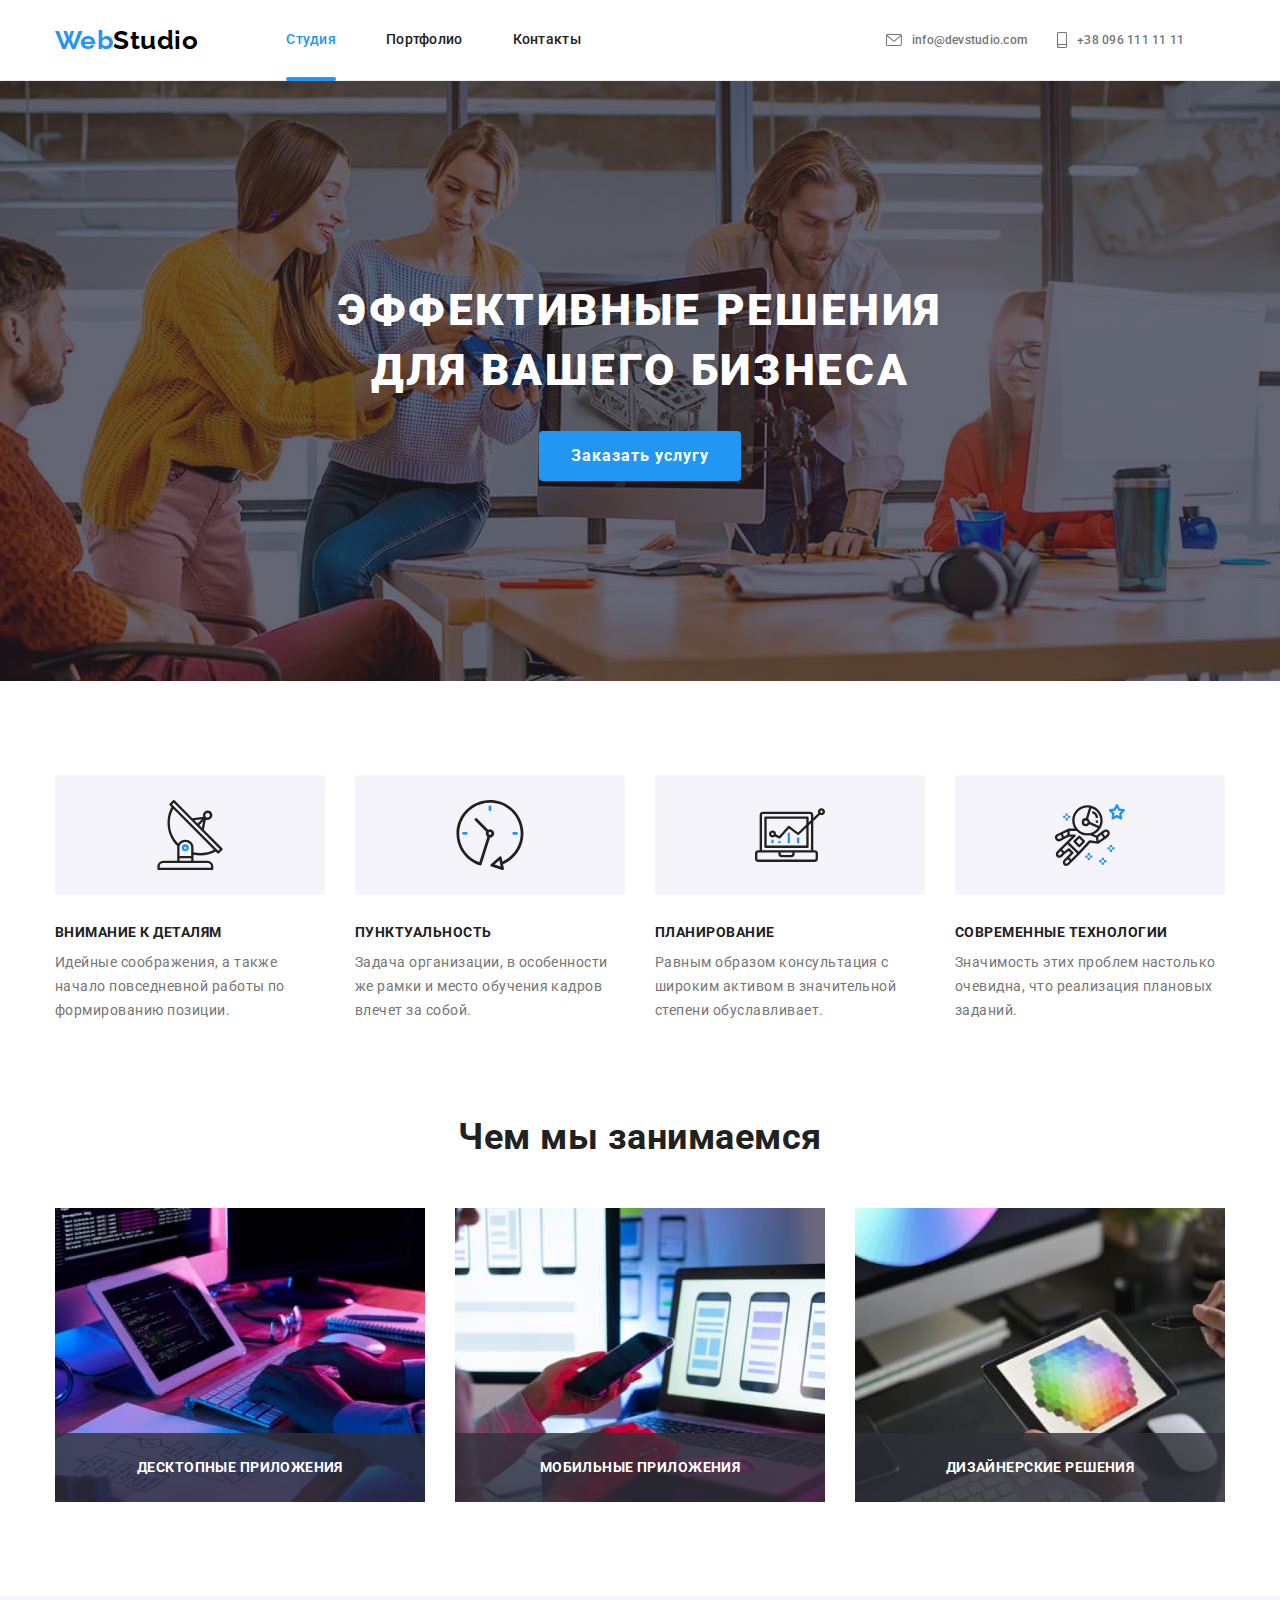
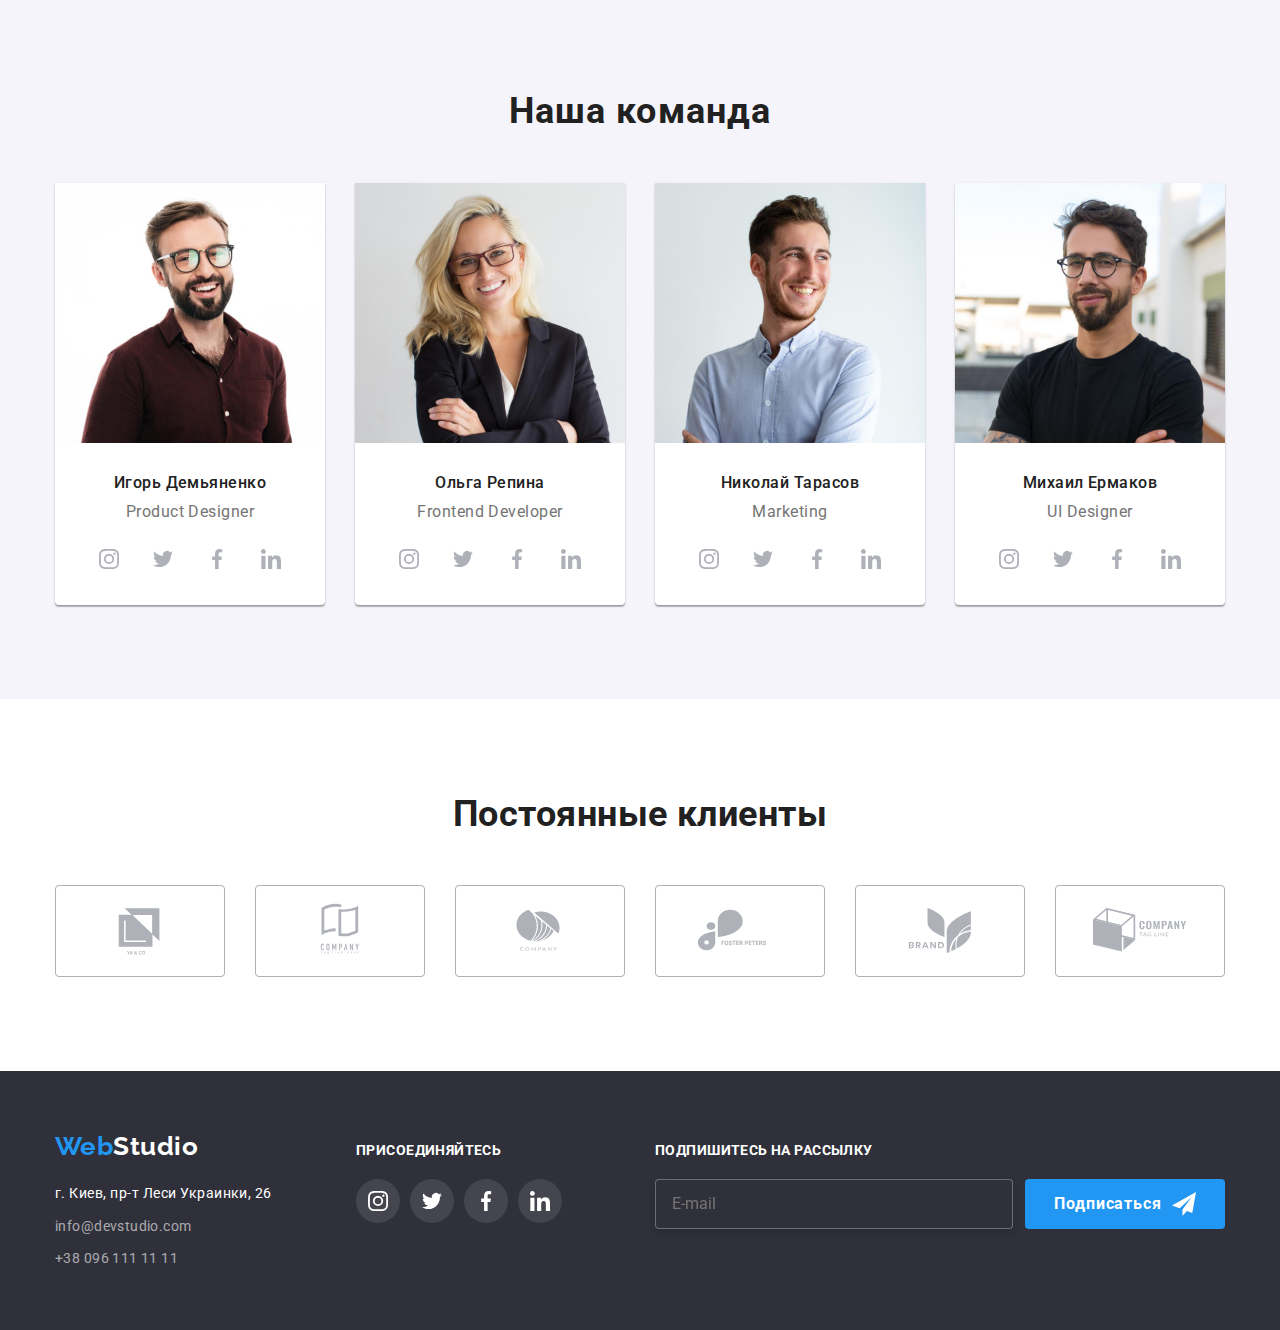
==== commit f3bb3dc4: "adaptation complete" ====
--- a/index.html
+++ b/index.html
@@ -48,6 +48,20 @@
                                 </svg>
                                 +38 096 111 11 11
                             </a>
+                        </li>
+                    </ul>
+                    <ul class="header-social">
+                        <li class="header-social__item">
+                            <a class="header-social__link" href="">Instagram</a>
+                        </li>
+                        <li class="header-social__item">
+                            <a class="header-social__link" href="">Twitter</a>
+                        </li>
+                        <li class="header-social__item">
+                            <a class="header-social__link" href="">Facebook</a>
+                        </li>
+                        <li class="header-social__item">
+                            <a class="header-social__link" href="">LinkedIn</a>
                         </li>
                     </ul>
                 </div>
@@ -449,7 +463,7 @@
         </div>
         <!-- Script -->
         <script src="./js/modal.js"></script>
-        <script src="./js/menu.js"></script>
+        <script src="./js/mobile-menu.js"></script>
 </body>
 </html>
 
--- a/css/main.min.css
+++ b/css/main.min.css
@@ -1 +1 @@
-h1,h2,h3,ul,p{padding:0;margin:0}button{cursor:pointer}body{background-color:#fff;color:#757575;font-family:"Roboto",sans-serif;letter-spacing:.03em}body.modal-open,body.menu-open{overflow:hidden}.container{padding-left:15px;padding-right:15px;margin-left:auto;margin-right:auto}@media screen and (min-width: 480px){.container{width:480px}}@media screen and (min-width: 768px){.container{width:768px}}@media screen and (min-width: 1200px){.container{width:1200px}}.header__button{z-index:1000;display:inline-flex;border:none;background-color:rgba(0,0,0,0);margin-left:auto;padding:0}.header__button.is-open .header__icon--menu{display:none}.header__button.is-open .header__icon--cross{display:block}@media screen and (min-width: 768px){.header__button{display:none}}.header__icon--cross{display:none}.menu{z-index:999;background-color:#fff;overflow-y:scroll;padding:20px;text-align:center;font-size:20px}@media screen and (max-width: 767px){.menu{display:none;position:absolute;top:0;left:0;width:100%;height:100vh}.menu.is-open{display:block}}@media screen and (min-width: 768px){.menu{display:flex;flex-grow:1;align-items:center}}.header{border-bottom:1px solid #ececec;padding-top:10px;padding-bottom:10px}.container--nav{display:flex;align-items:center}.header-nav{display:flex;align-items:center}.header__logo{color:#2196f3;font-family:"Raleway",sans-serif;font-weight:700;font-size:24px;line-height:1.17;text-decoration:none}@media screen and (min-width: 1200px){.header__logo{font-size:26px;line-height:1.19}}.header__logo--secondary{color:#000}.header-nav__list{align-items:center;list-style:none;margin-left:93px}.header-nav__navigation-item:not(:last-child){margin-right:50px}.header-nav__navigation_link{display:block;padding-top:32px;padding-bottom:32px;transition-timing-function:cubic-bezier(0.4, 0, 0.2, 1);transition-duration:250ms;transition-property:color;color:#212121;font-family:"Roboto",sans-serif;font-weight:500;font-size:14px;line-height:1.14;letter-spacing:.28px;text-decoration:none}.header-nav__navigation_link:hover,.header-nav__navigation_link:focus{color:#2196f3}.header-nav__navigation_link--current{color:#2196f3;position:relative}.header-nav__navigation_link--current::after{position:absolute;content:"";border:2px solid #2196f3;border-radius:2px;width:100%;bottom:-1px;left:0;background-color:#2196f3}.header-contacts{align-items:center;margin-left:auto;list-style:none}.header-contacts__item:last-child{margin-left:30px}.header-contacts__link{align-items:center;display:flex;transition-timing-function:cubic-bezier(0.4, 0, 0.2, 1);transition-duration:250ms;transition-property:color;color:var(--primary-text-color);font-family:"Roboto",sans-serif;font-weight:500;font-size:14px;line-height:1.14;letter-spacing:.02em;text-decoration:none}.header-contacts__link:hover,.header-contacts__link:focus{color:#2196f3}.header-contacts__icon{margin-right:10px;fill:currentColor}.head{background-image:linear-gradient(to right, rgba(47, 48, 58, 0.4), rgba(47, 48, 58, 0.4)),url(../images/head.jpg);background-repeat:no-repeat;background-position:center;max-width:1600px;margin-inline:auto;color:#fff;background-color:#2f303a;text-align:center}@media screen and (max-width: 1199px){.container--head-box{padding-top:118px;padding-bottom:118px}}@media screen and (min-width: 1200px){.container--head-box{padding-top:200px;padding-bottom:200px}}.head__title{margin-bottom:30px;font-weight:900;text-align:center;text-transform:uppercase;letter-spacing:.06em}@media screen and (max-width: 1199px){.head__title{font-size:26px;line-height:1.62}}@media screen and (min-width: 1200px){.head__title{font-size:44px;line-height:1.36}}.head__button{border:none;text-decoration:none;padding:10px 32px;text-align:center;transition-timing-function:cubic-bezier(0.4, 0, 0.2, 1);transition-duration:250ms;transition-property:background-color;color:#fff;background-color:#2196f3;border-radius:4px;font-weight:700;font-size:16px;line-height:1.88;min-height:50px;min-width:200px;letter-spacing:.06em}.head__button:hover{background-color:#188ce8}.advantages{padding-top:60px;padding-bottom:60px}@media screen and (min-width: 1200px){.advantages{padding-top:94px;padding-bottom:94px}}.advantages__title{position:absolute;width:1px;height:1px;margin:-1px;border:0;padding:0;white-space:nowrap;clip-path:inset(100%);clip:rect(0 0 0 0);overflow:hidden}.advantages__list{list-style:none;margin-left:auto;margin-right:auto}@media screen and (min-width: 768px){.advantages__list{display:flex;flex-wrap:wrap;gap:30px;justify-content:space-between}}@media screen and (max-width: 767px){.advantages__item:not(:last-child){margin-bottom:30px}}@media screen and (min-width: 768px){.advantages__item{width:calc((100% - 30px)/2)}}@media screen and (min-width: 1200px){.advantages__item{width:calc((100% - 90px)/4)}}.advantages__icon-box{display:flex;background-color:#f5f4fa;justify-content:center;margin-bottom:30px;border-radius:4px;align-items:center;padding:25px 0px}.advantages__item-title{margin-bottom:10px;color:#212121;font-weight:700;font-size:14px;line-height:1.14;text-transform:uppercase;text-align:center}.advantages__text{font-size:14px;line-height:1.71}.our-work{padding-top:0px;padding-bottom:94px}@media screen and (max-width: 1199px){.our-work{display:none}}.our-work__title{color:#212121;margin-bottom:50px;font-weight:700;font-size:36px;line-height:42px;text-align:center}.our-work__list{list-style:none;display:flex;justify-content:space-between;list-style:none}.our-work__item{position:relative;width:370px}.our-work__image{display:block}.our-work__description{position:absolute;bottom:0;padding:27px 0px;width:100%;background-color:rgba(47,48,58,.8);text-align:center;font-weight:700;font-size:14px;line-height:1.14;letter-spacing:.03em;text-transform:uppercase;color:#fff}.our-team{padding-top:60px;padding-bottom:60px;background-color:#f5f4fa}@media screen and (min-width: 1200px){.our-team{padding-top:94px;padding-bottom:94px}}.our-team__title{color:#212121;margin-bottom:30px;font-weight:700;font-size:28px;line-height:1.18;letter-spacing:.03em;text-align:center}@media screen and (min-width: 1200px){.our-team__title{margin-bottom:50px;font-size:36px;line-height:1.17}}.our-team__list{list-style:none;row-gap:30px}@media screen and (min-width: 768px){.our-team__list{display:flex;gap:30px;flex-wrap:wrap;justify-content:space-between}}.our-team__teammate{box-shadow:0px 1px 3px rgba(0,0,0,.12),0px 1px 1px rgba(0,0,0,.14),0px 2px 1px rgba(0,0,0,.2);border-radius:0px 0px 4px 4px;background-color:#fff}@media screen and (max-width: 767px){.our-team__teammate:not(:last-child){margin-bottom:30px}}@media screen and (min-width: 768px){.our-team__teammate{width:calc((100% - 30px)/2)}}@media screen and (min-width: 1200px){.our-team__teammate{width:calc((100% - 90px)/4)}}.our-team__image{display:block;width:calc(100vw - 30px);max-width:450px;height:auto}@media screen and (min-width: 768px){.our-team__image{width:100%}}.our-team__teammate-box{padding-top:30px;padding-bottom:24px;text-align:center}.our-team__name{margin-bottom:10px;color:#212121;font-weight:500;font-size:16px;line-height:1.19}.our-team__subtitle{font-weight:400;font-size:16px;line-height:1.19}.our-team__social-list{margin-top:16px;display:flex;list-style:none;justify-content:center;gap:10px}.our-team__social-item{width:44px;height:44px}.our-team__social-link{display:flex;width:100%;height:100%;border-radius:50%;justify-content:center;align-items:center;transition-timing-function:cubic-bezier(0.4, 0, 0.2, 1);transition-duration:250ms;transition-property:background-color}.our-team__social-link:focus,.our-team__social-link:hover{background-color:#2196f3}.our-team__social-icon{fill:#afb1b8;transition-timing-function:cubic-bezier(0.4, 0, 0.2, 1);transition-duration:250ms;transition-property:fill}.our-team__social-link:focus .our-team__social-icon,.our-team__social-link:hover .our-team__social-icon{fill:#fff}.clients{padding-top:60px;padding-bottom:60px}@media screen and (min-width: 1200px){.clients{padding-top:94px;padding-bottom:94px}}.clients__title{color:#212121;font-weight:700;font-size:28px;line-height:1.18;text-align:center}@media screen and (max-width: 1199px){.clients__title{margin-bottom:30px}}@media screen and (min-width: 1200px){.clients__title{margin-bottom:50px;font-size:36px;line-height:1.17}}.clients__list{display:flex;flex-wrap:wrap;list-style:none;justify-content:space-between;gap:30px}.clients__client{width:calc((100% - 30px)/2);height:92px}@media screen and (min-width: 768px){.clients__client{width:calc((100% - 90px)/3)}}@media screen and (min-width: 1200px){.clients__client{width:calc((100% - 150px)/6)}}.clients__link{display:flex;justify-content:center;width:100%;height:100%;align-items:center;transition-timing-function:cubic-bezier(0.4, 0, 0.2, 1);transition-duration:250ms;transition-property:border-color;border:1px solid #afb1b8;border-radius:4px}.clients__link:focus,.clients__link:hover{border-color:#2196f3}.clients__icon{fill:#afb1b8;transition-timing-function:cubic-bezier(0.4, 0, 0.2, 1);transition-duration:250ms;transition-property:fill}.clients__link:focus .clients__icon,.clients__link:hover .clients__icon{fill:#2196f3}.backdrop{position:fixed;top:0;left:0;width:100%;height:100%;background-color:rgba(0,0,0,.2);transition-timing-function:cubic-bezier(0.4, 0, 0.2, 1);transition-duration:250ms;transition-property:opacity,visibility;overflow-y:scroll}.backdrop.is-hidden{pointer-events:none;opacity:0}.modal-window{width:450px;position:absolute;padding:40px;top:50%;left:50%;transform:translate(-50%, -50%);box-shadow:0px 1px 3px rgba(0,0,0,.12),0px 1px 1px rgba(0,0,0,.14),0px 2px 1px rgba(0,0,0,.2);border-radius:4px;background-color:#fff}@media screen and (min-width: 1200px){.modal-window{width:528px}}.modal-window__close-button{position:absolute;top:8px;right:8px;width:30px;height:30px;object-fit:contain;border:1px solid rgba(0,0,0,.1);border-radius:50%;display:flex;align-items:center;cursor:pointer;background-color:#fff}.modal-window__close-icon{transition:fill 250ms cubic-bezier(0.4, 0, 0.2, 1)}.modal-window__close-icon:hover,.modal-window__close-icon:focus{fill:#2196f3}.modal-window__title{margin-bottom:12px;color:#212121;font-weight:700;font-size:20px;line-height:1.5;text-align:center;letter-spacing:.48px}@media screen and (min-width: 1200px){.modal-window__title{line-height:1.15}}.modal-window__label{display:block;font-size:12px;line-height:1.17;letter-spacing:.01em;margin-bottom:4px}.modal-window__input-box{display:flex;position:relative;margin-bottom:10px;display:flex;height:40px;align-items:center}.modal-window__input-box:focus-within{fill:#2196f3}.modal-window__input{width:100%;height:100%;padding-left:42px;border:1px solid rgba(33,33,33,.2);border-radius:4px;transition-timing-function:cubic-bezier(0.4, 0, 0.2, 1);transition-duration:250ms;transition-property:border-color;outline:none}.modal-window__input:focus{border-color:#2196f3}.modal-window__icon{position:absolute;left:12px;transition-timing-function:cubic-bezier(0.4, 0, 0.2, 1);transition-duration:250ms;transition-property:fill;color:#212121}.modal-window__input-box--comments{min-height:120px;margin-bottom:20px}.modal-window__comments{resize:none;width:100%;border:1px solid rgba(33,33,33,.2);border-radius:4px;height:100%;outline:none;padding:12px 16px;transition-timing-function:cubic-bezier(0.4, 0, 0.2, 1);transition-duration:250ms;transition-property:border-color;font-family:"Roboto";font-style:normal;font-weight:400;font-size:14px;line-height:1.14;letter-spacing:.01em}.modal-window__comments:focus{border-color:#2196f3}.modal-window__comments::placeholder{color:rgba(117,117,117,.5)}@media screen and (min-width: 1200px){.modal-window__comments{font-size:12px;line-height:1.17}}.checkbox{display:flex;align-items:center;justify-content:center}.checkbox__label{display:flex;align-items:center;justify-content:center;cursor:pointer;margin-inline:auto}.checkbox__input{-webkit-appearance:none;-moz-appearance:none;appearance:none}.checkbox__icon{flex-shrink:0;border:2px solid #212121;border-radius:4px;margin-right:8px;fill:#fff;transition-timing-function:cubic-bezier(0.4, 0, 0.2, 1);transition-duration:250ms;transition-property:background-color}.checkbox__input:checked+.checkbox__icon{background-color:#2196f3;border:none;background-origin:border-box}.checkbox__input:focus+.checkbox__icon{border-color:#188ce8}.checkbox__text{font-size:12px;line-height:1.17;letter-spacing:.03em}@media screen and (min-width: 1200px){.checkbox__text{font-size:14px;line-height:1.71}}.checkbox__link{font-size:12px;line-height:1.17;letter-spacing:.03em;text-decoration:underline;color:#2196f3}@media screen and (min-width: 1200px){.checkbox__link{font-size:14px;line-height:1.71}}.modal-window__submit{display:flex;align-items:center;justify-content:center;width:200px;min-height:50px;margin-top:30px;margin-inline:auto;margin-bottom:0;background-color:#2196f3;color:#fff;box-shadow:0px 4px 4px rgba(0,0,0,.15);border-radius:4px;border:none;cursor:pointer;font-weight:700;font-size:16px;line-height:1.88;letter-spacing:.06em}.modal-window__submit:hover,.modal-window__submit:focus{background-color:#188ce8}.footer-main{padding-top:60px;padding-bottom:60px;background-color:#2f303a}@media screen and (min-width: 768px){.container--footer-main{display:flex;flex-wrap:wrap;justify-content:center;align-items:flex-start}}@media screen and (min-width: 1200px){.container--footer-main{align-items:baseline;flex-wrap:nowrap}}.adress-footer{width:231px}@media screen and (max-width: 767px){.adress-footer{margin-left:auto;margin-right:auto;margin-bottom:60px}}@media screen and (min-width: 768px){.adress-footer{display:flex;flex-direction:column;margin-right:165px}}@media screen and (min-width: 1200px){.adress-footer{margin-right:0;display:block;flex-shrink:0}}.adress-footer__logo{margin-bottom:20px;display:block;text-decoration:none;color:#2196f3;font-family:"Raleway",sans-serif;font-weight:700;font-size:24px;line-height:1.17}@media screen and (max-width: 1199px){.adress-footer__logo{text-align:center}}@media screen and (min-width: 1200px){.adress-footer__logo{font-size:26px;line-height:1.19}}.adress-footer--logo-secondary{color:#fff}.adress-footer__data{color:#fff;font-style:normal;font-size:14px;line-height:1.71}@media screen and (max-width: 1199px){.adress-footer__data{text-align:center}}.adress-footer__text{margin-bottom:9px}.adress-footer__list{list-style:none}.adress-footer__item{list-style:none}.adress-footer__item:first-child{margin-bottom:8px}.adress-footer__link{color:rgba(255,255,255,.6);transition-timing-function:cubic-bezier(0.4, 0, 0.2, 1);transition-duration:250ms;transition-property:color;font-size:14px;line-height:1.71;letter-spacing:.03em;text-decoration:none}.adress-footer__link:hover,.adress-footer__link:focus{color:#2196f3}.footer-join{display:flex;flex-direction:column;align-items:center;margin-bottom:60px}@media screen and (min-width: 768px)and (max-width: 1199px){.footer-join{margin-top:5px}}@media screen and (min-width: 1200px){.footer-join{margin-bottom:0;align-items:flex-start;margin-left:70px}}.footer-join__text{font-family:"Roboto";font-style:normal;font-weight:700;font-size:14px;line-height:1.14;letter-spacing:.03em;text-transform:uppercase;color:#fff;margin-bottom:20px}.footer-join__social-links{list-style:none;display:flex;align-items:center;gap:10px;justify-content:center}.footer-join__social-item{height:44px;width:44px;background-color:rgba(255,255,255,.1);border-radius:50%}.footer-join__social-link{display:flex;width:100%;height:100%;border-radius:50%;justify-content:center;align-items:center;transition-timing-function:cubic-bezier(0.4, 0, 0.2, 1);transition-duration:250ms;transition-property:background-color}.footer-join__social-link:hover,.footer-join__social-link:focus{background-color:#2196f3}.footer-join__social-icon{fill:#fff}.footer-subscribe{width:100%}@media screen and (min-width: 768px){.footer-subscribe{margin-top:60px}}@media screen and (min-width: 1200px){.footer-subscribe{margin-top:0;margin-left:93px}}.footer-subscribe__form{display:flex;flex-direction:column;align-items:center}@media screen and (min-width: 1200px){.footer-subscribe__form{align-items:flex-start}}.footer-subscribe__label{margin-bottom:20px;text-transform:uppercase;font-weight:700;font-size:14px;line-height:1.14;letter-spacing:.03em;text-transform:uppercase;color:#fff}.footer-subscribe__mail-section{display:flex;width:100%;flex-direction:column;align-items:center}@media screen and (min-width: 1200px){.footer-subscribe__mail-section{align-items:flex-start;flex-direction:row}}.footer-subscribe__input{width:100%;max-width:450px;padding-inline:16px;padding-top:15px;padding-bottom:15px;color:rgba(255,255,255,.6);border-radius:4px;border:1px solid rgba(255,255,255,.3);background-color:#2f303a;filter:drop-shadow(0px 4px 4px rgba(0, 0, 0, 0.15));margin-bottom:20px}@media screen and (min-width: 1200px){.footer-subscribe__input{width:358px}}.footer-subscribe__button{display:flex;width:200px;height:50px;justify-content:center;align-items:center;cursor:pointer;color:#fff;background-color:#2196f3;border-radius:4px;border:none;font-weight:700;font-size:16px;line-height:1.88;letter-spacing:.06em;text-align:center}@media screen and (min-width: 1200px){.footer-subscribe__button{margin-left:12px}}.footer-subscribe__icon{margin-left:10px;fill:#fff}.projects{padding-top:60px;padding-bottom:60px}@media screen and (min-width: 1200px){.projects{padding-top:94px;padding-bottom:94px}}.projects__filter-list{display:flex;flex-wrap:wrap;justify-content:flex-start;list-style:none;row-gap:15px;column-gap:8px;margin-bottom:40px}@media screen and (min-width: 768px){.projects__filter-list{justify-content:center;margin-bottom:30px}}@media screen and (min-width: 1200px){.projects__filter-list{margin-bottom:50px}}.projects__filter-button{border:none;padding:6px 22px;border-radius:4px;color:#212121;background-color:#f5f4fa;font-weight:500;font-size:16px;line-height:1.62;text-align:center;transition-timing-function:cubic-bezier(0.4, 0, 0.2, 1);transition-duration:250ms;transition-property:color,background-color,box-shadow}.projects__filter-button:hover,.projects__filter-button:focus{background-color:#2196f3;color:#fff;box-shadow:0px 3px 1px rgba(0,0,0,.1),0px 1px 2px rgba(0,0,0,.08),0px 2px 2px rgba(0,0,0,.12)}.projects__list{display:block;list-style:none}@media screen and (min-width: 768px){.projects__list{display:flex;flex-wrap:wrap;gap:30px}}@media screen and (max-width: 767px){.projects__item:not(:last-child){margin-bottom:30px}}@media screen and (min-width: 768px){.projects__item{width:calc((100% - 30px)/2)}}@media screen and (min-width: 768px)and (max-width: 1200px){.projects__item:first-child .projects__title-box{padding-bottom:54px}}@media screen and (min-width: 1200px){.projects__item{width:calc((100% - 60px)/3)}}.projects__link{text-decoration:none;display:block;width:100%;height:100%;transition-timing-function:cubic-bezier(0.4, 0, 0.2, 1);transition-duration:250ms;transition-property:box-shadow}.projects__link:hover,.projects__link:focus{box-shadow:0px 1px 1px rgba(0,0,0,.12),0px 4px 4px rgba(0,0,0,.06),1px 4px 6px rgba(0,0,0,.16)}.projects__hover-box{position:relative;display:flex;overflow:hidden}.projects__hover-box-img{display:block;width:calc(100vw - 30px);height:auto;max-height:294px}@media screen and (min-width: 768px){.projects__hover-box-img{width:100%}}.projects__hover-box-text{position:absolute;margin:0;width:100%;height:100%;padding:63px 24px;opacity:0;top:100%;color:#fff;font-weight:400;font-size:18px;line-height:1.56;letter-spacing:.03em;background-color:rgba(33,150,243,.9);transition-timing-function:cubic-bezier(0.4, 0, 0.2, 1);transition-duration:250ms;transition-property:transform}.projects__link:hover .projects__hover-box-text,.projects__link:focus .projects__hover-box-text{opacity:1;transform:translateY(-100%)}.projects__title-box{padding-top:20px;padding-bottom:20px;padding-left:24px;padding-right:24px;border:1px solid #eee;border-top:none}.projects__title{font-weight:700;font-size:18px;line-height:2;letter-spacing:.06em;margin-bottom:4px;color:#212121}.projects__subtitle{font-size:16px;line-height:1.88;letter-spacing:.03em;color:#757575}/*# sourceMappingURL=main.min.css.map */+h1,h2,h3,ul,p{padding:0;margin:0}button{cursor:pointer}body{background-color:#fff;color:#757575;font-family:"Roboto",sans-serif;letter-spacing:.03em}@media screen and (max-width: 767px){body.menu-open{overflow:hidden}}body.modal-open{overflow:hidden}.container{padding-left:15px;padding-right:15px;margin-left:auto;margin-right:auto}@media screen and (min-width: 480px){.container{width:480px}}@media screen and (min-width: 768px){.container{width:768px}}@media screen and (min-width: 1200px){.container{width:1200px}}.header__button{z-index:1000;display:inline-flex;border:none;background-color:rgba(0,0,0,0);margin-left:auto;padding:0}.header__button.is-open .header__icon--menu{display:none}.header__button.is-open .header__icon--cross{display:block}@media screen and (min-width: 768px){.header__button{display:none}}.header__icon--cross{display:none}@media screen and (max-width: 767px){.menu{z-index:999;background-color:#fff;overflow-y:scroll;padding:48px 40px}}@media screen and (max-width: 767px){.menu{display:none;position:absolute;top:0;left:0;width:100%;height:100vh}.menu.is-open{display:flex;flex-direction:column}}@media screen and (min-width: 768px){.menu{display:flex;flex-grow:1;align-items:center}}.header{border-bottom:1px solid #ececec}@media screen and (max-width: 767px){.header{padding-top:10px;padding-bottom:10px}}.container--nav{display:flex;align-items:center}.header__logo{color:#2196f3;font-family:"Raleway",sans-serif;font-weight:700;font-size:24px;line-height:1.17;text-decoration:none}@media screen and (min-width: 1200px){.header__logo{font-size:26px;line-height:1.19}}.header__logo--secondary{color:#000}.header-nav{display:flex;align-items:center}.header-nav__list{align-items:center;list-style:none}@media screen and (min-width: 768px){.header-nav__list{display:flex;margin-left:88px;margin-right:84px}}@media screen and (min-width: 1200px){.header-nav__list{margin-right:305px}}.header-nav__navigation-item:not(:last-child){margin-right:50px}@media screen and (max-width: 767px){.header-nav__navigation-item:not(:last-child){margin-bottom:32px}}.header-nav__navigation_link{display:block;padding-top:32px;padding-bottom:32px;transition-timing-function:cubic-bezier(0.4, 0, 0.2, 1);transition-duration:250ms;transition-property:color;color:#212121;font-family:"Roboto",sans-serif;font-weight:500;font-size:40px;line-height:1.18;letter-spacing:.02em;text-decoration:none}.header-nav__navigation_link:hover,.header-nav__navigation_link:focus{color:#2196f3}@media screen and (min-width: 768px){.header-nav__navigation_link{font-size:14px;line-height:1.14;letter-spacing:.28px}}.header-nav__navigation_link--current{color:#2196f3;position:relative}@media screen and (min-width: 768px){.header-nav__navigation_link--current::after{position:absolute;content:"";border:2px solid #2196f3;border-radius:2px;width:100%;bottom:-1px;left:0;background-color:#2196f3}}.header-contacts{display:flex;align-items:center;list-style:none}@media screen and (max-width: 767px){.header-contacts{margin-top:302px;margin-bottom:64px;flex-direction:column-reverse;align-items:flex-start}}@media screen and (min-width: 768px)and (max-width: 1199px){.header-contacts{flex-direction:column;align-items:flex-start;row-gap:10px}}@media screen and (max-width: 767px){.header-contacts__item:not(:first-child){margin-bottom:32px}}@media screen and (min-width: 1200px){.header-contacts__item:last-child{margin-left:30px}}.header-contacts__link{align-items:center;display:flex;transition-timing-function:cubic-bezier(0.4, 0, 0.2, 1);transition-duration:250ms;transition-property:color;color:#757575;font-family:"Roboto",sans-serif;font-weight:500;font-size:24px;line-height:1.17;letter-spacing:.02em;text-decoration:none}@media screen and (min-width: 768px){.header-contacts__link{font-weight:500;font-size:12px;line-height:1.17;letter-spacing:.02em}.header-contacts__link:hover,.header-contacts__link:focus{color:#2196f3}}.header-contacts__icon{margin-right:10px;fill:currentColor}@media screen and (max-width: 767px){.header-contacts__icon{display:none}}.header-social{display:flex;flex-wrap:wrap;list-style:none;margin:0}@media screen and (min-width: 768px){.header-social{display:none}}.header-social__item:not(:last-child){padding-right:10px;border-right:1px solid rgba(33,33,33,.2)}.header-social__item:not(:first-child){padding-left:10px}.header-social__link{text-decoration:none;font-weight:500;font-size:18px;line-height:1.22;letter-spacing:.02em;color:#2196f3}.head{background-image:linear-gradient(to right, rgba(47, 48, 58, 0.4), rgba(47, 48, 58, 0.4)),url(../images/head.jpg);background-repeat:no-repeat;background-position:center;max-width:1600px;margin-inline:auto;color:#fff;background-color:#2f303a;text-align:center}@media screen and (max-width: 1199px){.container--head-box{padding-top:118px;padding-bottom:118px}}@media screen and (min-width: 1200px){.container--head-box{padding-top:200px;padding-bottom:200px}}.head__title{margin-bottom:30px;font-weight:900;text-align:center;text-transform:uppercase;letter-spacing:.06em}@media screen and (max-width: 1199px){.head__title{font-size:26px;line-height:1.62}}@media screen and (min-width: 1200px){.head__title{font-size:44px;line-height:1.36}}.head__button{border:none;text-decoration:none;padding:10px 32px;text-align:center;transition-timing-function:cubic-bezier(0.4, 0, 0.2, 1);transition-duration:250ms;transition-property:background-color;color:#fff;background-color:#2196f3;border-radius:4px;font-weight:700;font-size:16px;line-height:1.88;min-height:50px;min-width:200px;letter-spacing:.06em}.head__button:hover{background-color:#188ce8}.advantages{padding-top:60px;padding-bottom:60px}@media screen and (min-width: 1200px){.advantages{padding-top:94px;padding-bottom:94px}}.advantages__title{position:absolute;width:1px;height:1px;margin:-1px;border:0;padding:0;white-space:nowrap;clip-path:inset(100%);clip:rect(0 0 0 0);overflow:hidden}.advantages__list{list-style:none;margin-left:auto;margin-right:auto}@media screen and (min-width: 768px){.advantages__list{display:flex;flex-wrap:wrap;gap:30px;justify-content:space-between}}@media screen and (max-width: 767px){.advantages__item:not(:last-child){margin-bottom:30px}}@media screen and (min-width: 768px){.advantages__item{width:calc((100% - 30px)/2)}}@media screen and (min-width: 1200px){.advantages__item{width:calc((100% - 90px)/4)}}.advantages__icon-box{display:flex;background-color:#f5f4fa;justify-content:center;margin-bottom:30px;border-radius:4px;align-items:center;padding:25px 0px}.advantages__item-title{margin-bottom:10px;color:#212121;font-weight:700;font-size:14px;line-height:1.14;text-transform:uppercase}@media screen and (max-width: 767px){.advantages__item-title{text-align:center}}.advantages__text{font-size:14px;line-height:1.71}.our-work{padding-top:0px;padding-bottom:94px}@media screen and (max-width: 1199px){.our-work{display:none}}.our-work__title{color:#212121;margin-bottom:50px;font-weight:700;font-size:36px;line-height:42px;text-align:center}.our-work__list{list-style:none;display:flex;justify-content:space-between;list-style:none}.our-work__item{position:relative;width:370px}.our-work__image{display:block}.our-work__description{position:absolute;bottom:0;padding:27px 0px;width:100%;background-color:rgba(47,48,58,.8);text-align:center;font-weight:700;font-size:14px;line-height:1.14;letter-spacing:.03em;text-transform:uppercase;color:#fff}.our-team{padding-top:60px;padding-bottom:60px;background-color:#f5f4fa}@media screen and (min-width: 1200px){.our-team{padding-top:94px;padding-bottom:94px}}.our-team__title{color:#212121;margin-bottom:30px;font-weight:700;font-size:28px;line-height:1.18;letter-spacing:.03em;text-align:center}@media screen and (min-width: 1200px){.our-team__title{margin-bottom:50px;font-size:36px;line-height:1.17}}.our-team__list{list-style:none;row-gap:30px}@media screen and (min-width: 768px){.our-team__list{display:flex;gap:30px;flex-wrap:wrap;justify-content:space-between}}.our-team__teammate{box-shadow:0px 1px 3px rgba(0,0,0,.12),0px 1px 1px rgba(0,0,0,.14),0px 2px 1px rgba(0,0,0,.2);border-radius:0px 0px 4px 4px;background-color:#fff}@media screen and (max-width: 767px){.our-team__teammate:not(:last-child){margin-bottom:30px}}@media screen and (min-width: 768px){.our-team__teammate{width:calc((100% - 30px)/2)}}@media screen and (min-width: 1200px){.our-team__teammate{width:calc((100% - 90px)/4)}}.our-team__image{display:block;width:calc(100vw - 30px);max-width:450px;height:auto}@media screen and (min-width: 768px){.our-team__image{width:100%}}.our-team__teammate-box{padding-top:30px;padding-bottom:24px;text-align:center}.our-team__name{margin-bottom:10px;color:#212121;font-weight:500;font-size:16px;line-height:1.19}.our-team__subtitle{font-weight:400;font-size:16px;line-height:1.19}.our-team__social-list{margin-top:16px;display:flex;list-style:none;justify-content:center;gap:10px}.our-team__social-item{width:44px;height:44px}.our-team__social-link{display:flex;width:100%;height:100%;border-radius:50%;justify-content:center;align-items:center;transition-timing-function:cubic-bezier(0.4, 0, 0.2, 1);transition-duration:250ms;transition-property:background-color}.our-team__social-link:focus,.our-team__social-link:hover{background-color:#2196f3}.our-team__social-icon{fill:#afb1b8;transition-timing-function:cubic-bezier(0.4, 0, 0.2, 1);transition-duration:250ms;transition-property:fill}.our-team__social-link:focus .our-team__social-icon,.our-team__social-link:hover .our-team__social-icon{fill:#fff}.clients{padding-top:60px;padding-bottom:60px}@media screen and (min-width: 1200px){.clients{padding-top:94px;padding-bottom:94px}}.clients__title{color:#212121;font-weight:700;font-size:28px;line-height:1.18;text-align:center}@media screen and (max-width: 1199px){.clients__title{margin-bottom:30px}}@media screen and (min-width: 1200px){.clients__title{margin-bottom:50px;font-size:36px;line-height:1.17}}.clients__list{display:flex;flex-wrap:wrap;list-style:none;justify-content:space-between;gap:30px}.clients__client{width:calc((100% - 30px)/2);height:92px}@media screen and (min-width: 768px){.clients__client{width:calc((100% - 90px)/3)}}@media screen and (min-width: 1200px){.clients__client{width:calc((100% - 150px)/6)}}.clients__link{display:flex;justify-content:center;width:100%;height:100%;align-items:center;transition-timing-function:cubic-bezier(0.4, 0, 0.2, 1);transition-duration:250ms;transition-property:border-color;border:1px solid #afb1b8;border-radius:4px}.clients__link:focus,.clients__link:hover{border-color:#2196f3}.clients__icon{fill:#afb1b8;transition-timing-function:cubic-bezier(0.4, 0, 0.2, 1);transition-duration:250ms;transition-property:fill}.clients__link:focus .clients__icon,.clients__link:hover .clients__icon{fill:#2196f3}.backdrop{position:fixed;top:0;left:0;width:100%;height:100%;background-color:rgba(0,0,0,.2);transition-timing-function:cubic-bezier(0.4, 0, 0.2, 1);transition-duration:250ms;transition-property:opacity,visibility;overflow-y:scroll}.backdrop.is-hidden{pointer-events:none;opacity:0}.modal-window{width:450px;position:absolute;padding:40px;top:50%;left:50%;transform:translate(-50%, -50%);box-shadow:0px 1px 3px rgba(0,0,0,.12),0px 1px 1px rgba(0,0,0,.14),0px 2px 1px rgba(0,0,0,.2);border-radius:4px;background-color:#fff}@media screen and (min-width: 1200px){.modal-window{width:528px}}.modal-window__close-button{position:absolute;top:8px;right:8px;width:30px;height:30px;object-fit:contain;border:1px solid rgba(0,0,0,.1);border-radius:50%;display:flex;align-items:center;cursor:pointer;background-color:#fff}.modal-window__close-icon{transition:fill 250ms cubic-bezier(0.4, 0, 0.2, 1)}.modal-window__close-icon:hover,.modal-window__close-icon:focus{fill:#2196f3}.modal-window__title{margin-bottom:12px;color:#212121;font-weight:700;font-size:20px;line-height:1.5;text-align:center;letter-spacing:.48px}@media screen and (min-width: 1200px){.modal-window__title{line-height:1.15}}.modal-window__label{display:block;font-size:12px;line-height:1.17;letter-spacing:.01em;margin-bottom:4px}.modal-window__input-box{display:flex;position:relative;margin-bottom:10px;display:flex;height:40px;align-items:center}.modal-window__input-box:focus-within{fill:#2196f3}.modal-window__input{width:100%;height:100%;padding-left:42px;border:1px solid rgba(33,33,33,.2);border-radius:4px;transition-timing-function:cubic-bezier(0.4, 0, 0.2, 1);transition-duration:250ms;transition-property:border-color;outline:none}.modal-window__input:focus{border-color:#2196f3}.modal-window__icon{position:absolute;left:12px;transition-timing-function:cubic-bezier(0.4, 0, 0.2, 1);transition-duration:250ms;transition-property:fill;color:#212121}.modal-window__input-box--comments{min-height:120px;margin-bottom:20px}.modal-window__comments{resize:none;width:100%;border:1px solid rgba(33,33,33,.2);border-radius:4px;height:100%;outline:none;padding:12px 16px;transition-timing-function:cubic-bezier(0.4, 0, 0.2, 1);transition-duration:250ms;transition-property:border-color;font-family:"Roboto";font-style:normal;font-weight:400;font-size:14px;line-height:1.14;letter-spacing:.01em}.modal-window__comments:focus{border-color:#2196f3}.modal-window__comments::placeholder{color:rgba(117,117,117,.5)}@media screen and (min-width: 1200px){.modal-window__comments{font-size:12px;line-height:1.17}}.checkbox{display:flex;align-items:center;justify-content:center}.checkbox__label{display:flex;align-items:center;justify-content:center;cursor:pointer;margin-inline:auto}.checkbox__input{-webkit-appearance:none;-moz-appearance:none;appearance:none}.checkbox__icon{flex-shrink:0;border:2px solid #212121;border-radius:4px;margin-right:8px;fill:#fff;transition-timing-function:cubic-bezier(0.4, 0, 0.2, 1);transition-duration:250ms;transition-property:background-color}.checkbox__input:checked+.checkbox__icon{background-color:#2196f3;border:none;background-origin:border-box}.checkbox__input:focus+.checkbox__icon{border-color:#188ce8}.checkbox__text{font-size:12px;line-height:1.17;letter-spacing:.03em}@media screen and (min-width: 1200px){.checkbox__text{font-size:14px;line-height:1.71}}.checkbox__link{font-size:12px;line-height:1.17;letter-spacing:.03em;text-decoration:underline;color:#2196f3}@media screen and (min-width: 1200px){.checkbox__link{font-size:14px;line-height:1.71}}.modal-window__submit{display:flex;align-items:center;justify-content:center;width:200px;min-height:50px;margin-top:30px;margin-inline:auto;margin-bottom:0;background-color:#2196f3;color:#fff;box-shadow:0px 4px 4px rgba(0,0,0,.15);border-radius:4px;border:none;cursor:pointer;font-weight:700;font-size:16px;line-height:1.88;letter-spacing:.06em}.modal-window__submit:hover,.modal-window__submit:focus{background-color:#188ce8}.footer-main{padding-top:60px;padding-bottom:60px;background-color:#2f303a}@media screen and (min-width: 768px){.container--footer-main{display:flex;flex-wrap:wrap;justify-content:center;align-items:flex-start}}@media screen and (min-width: 1200px){.container--footer-main{align-items:baseline;flex-wrap:nowrap}}.adress-footer{width:231px}@media screen and (max-width: 767px){.adress-footer{margin-left:auto;margin-right:auto;margin-bottom:60px}}@media screen and (min-width: 768px){.adress-footer{display:flex;flex-direction:column;margin-right:165px}}@media screen and (min-width: 1200px){.adress-footer{margin-right:0;display:block;flex-shrink:0}}.adress-footer__logo{margin-bottom:20px;display:block;text-decoration:none;color:#2196f3;font-family:"Raleway",sans-serif;font-weight:700;font-size:24px;line-height:1.17}@media screen and (max-width: 1199px){.adress-footer__logo{text-align:center}}@media screen and (min-width: 1200px){.adress-footer__logo{font-size:26px;line-height:1.19}}.adress-footer--logo-secondary{color:#fff}.adress-footer__data{color:#fff;font-style:normal;font-size:14px;line-height:1.71}@media screen and (max-width: 1199px){.adress-footer__data{text-align:center}}.adress-footer__text{margin-bottom:9px}.adress-footer__list{list-style:none}.adress-footer__item{list-style:none}.adress-footer__item:first-child{margin-bottom:8px}.adress-footer__link{color:rgba(255,255,255,.6);transition-timing-function:cubic-bezier(0.4, 0, 0.2, 1);transition-duration:250ms;transition-property:color;font-size:14px;line-height:1.71;letter-spacing:.03em;text-decoration:none}.adress-footer__link:hover,.adress-footer__link:focus{color:#2196f3}.footer-join{display:flex;flex-direction:column;align-items:center;margin-bottom:60px}@media screen and (min-width: 768px)and (max-width: 1199px){.footer-join{margin-top:5px}}@media screen and (min-width: 1200px){.footer-join{margin-bottom:0;align-items:flex-start;margin-left:70px}}.footer-join__text{font-family:"Roboto";font-style:normal;font-weight:700;font-size:14px;line-height:1.14;letter-spacing:.03em;text-transform:uppercase;color:#fff;margin-bottom:20px}.footer-join__social-links{list-style:none;display:flex;align-items:center;gap:10px;justify-content:center}.footer-join__social-item{height:44px;width:44px;background-color:rgba(255,255,255,.1);border-radius:50%}.footer-join__social-link{display:flex;width:100%;height:100%;border-radius:50%;justify-content:center;align-items:center;transition-timing-function:cubic-bezier(0.4, 0, 0.2, 1);transition-duration:250ms;transition-property:background-color}.footer-join__social-link:hover,.footer-join__social-link:focus{background-color:#2196f3}.footer-join__social-icon{fill:#fff}.footer-subscribe{width:100%}@media screen and (min-width: 768px){.footer-subscribe{margin-top:60px}}@media screen and (min-width: 1200px){.footer-subscribe{margin-top:0;margin-left:93px}}.footer-subscribe__form{display:flex;flex-direction:column;align-items:center}@media screen and (min-width: 1200px){.footer-subscribe__form{align-items:flex-start}}.footer-subscribe__label{margin-bottom:20px;text-transform:uppercase;font-weight:700;font-size:14px;line-height:1.14;letter-spacing:.03em;text-transform:uppercase;color:#fff}.footer-subscribe__mail-section{display:flex;width:100%;flex-direction:column;align-items:center}@media screen and (min-width: 1200px){.footer-subscribe__mail-section{align-items:flex-start;flex-direction:row}}.footer-subscribe__input{width:100%;max-width:450px;padding-inline:16px;padding-top:15px;padding-bottom:15px;color:rgba(255,255,255,.6);border-radius:4px;border:1px solid rgba(255,255,255,.3);background-color:#2f303a;filter:drop-shadow(0px 4px 4px rgba(0, 0, 0, 0.15));margin-bottom:20px}@media screen and (min-width: 1200px){.footer-subscribe__input{width:358px}}.footer-subscribe__button{display:flex;width:200px;height:50px;justify-content:center;align-items:center;cursor:pointer;color:#fff;background-color:#2196f3;border-radius:4px;border:none;font-weight:700;font-size:16px;line-height:1.88;letter-spacing:.06em;text-align:center}@media screen and (min-width: 1200px){.footer-subscribe__button{margin-left:12px}}.footer-subscribe__icon{margin-left:10px;fill:#fff}.projects{padding-top:60px;padding-bottom:60px}@media screen and (min-width: 1200px){.projects{padding-top:94px;padding-bottom:94px}}.projects__filter-list{display:flex;flex-wrap:wrap;justify-content:flex-start;list-style:none;row-gap:15px;column-gap:8px;margin-bottom:40px}@media screen and (min-width: 768px){.projects__filter-list{justify-content:center;margin-bottom:30px}}@media screen and (min-width: 1200px){.projects__filter-list{margin-bottom:50px}}.projects__filter-button{border:none;padding:6px 22px;border-radius:4px;color:#212121;background-color:#f5f4fa;font-weight:500;font-size:16px;line-height:1.62;text-align:center;transition-timing-function:cubic-bezier(0.4, 0, 0.2, 1);transition-duration:250ms;transition-property:color,background-color,box-shadow}.projects__filter-button:hover,.projects__filter-button:focus{background-color:#2196f3;color:#fff;box-shadow:0px 3px 1px rgba(0,0,0,.1),0px 1px 2px rgba(0,0,0,.08),0px 2px 2px rgba(0,0,0,.12)}.projects__list{display:block;list-style:none}@media screen and (min-width: 768px){.projects__list{display:flex;flex-wrap:wrap;gap:30px}}@media screen and (max-width: 767px){.projects__item:not(:last-child){margin-bottom:30px}}@media screen and (min-width: 768px){.projects__item{width:calc((100% - 30px)/2)}}@media screen and (min-width: 768px)and (max-width: 1200px){.projects__item:first-child .projects__title-box{padding-bottom:54px}}@media screen and (min-width: 1200px){.projects__item{width:calc((100% - 60px)/3)}}.projects__link{text-decoration:none;display:block;width:100%;height:100%;transition-timing-function:cubic-bezier(0.4, 0, 0.2, 1);transition-duration:250ms;transition-property:box-shadow}.projects__link:hover,.projects__link:focus{box-shadow:0px 1px 1px rgba(0,0,0,.12),0px 4px 4px rgba(0,0,0,.06),1px 4px 6px rgba(0,0,0,.16)}.projects__hover-box{position:relative;display:flex;overflow:hidden}.projects__hover-box-img{display:block;width:calc(100vw - 30px);height:auto;max-height:294px}@media screen and (min-width: 768px){.projects__hover-box-img{width:100%}}.projects__hover-box-text{position:absolute;margin:0;width:100%;height:100%;padding:63px 24px;opacity:0;top:100%;color:#fff;font-weight:400;font-size:18px;line-height:1.56;letter-spacing:.03em;background-color:rgba(33,150,243,.9);transition-timing-function:cubic-bezier(0.4, 0, 0.2, 1);transition-duration:250ms;transition-property:transform}.projects__link:hover .projects__hover-box-text,.projects__link:focus .projects__hover-box-text{opacity:1;transform:translateY(-100%)}.projects__title-box{padding-top:20px;padding-bottom:20px;padding-left:24px;padding-right:24px;border:1px solid #eee;border-top:none}.projects__title{font-weight:700;font-size:18px;line-height:2;letter-spacing:.06em;margin-bottom:4px;color:#212121}.projects__subtitle{font-size:16px;line-height:1.88;letter-spacing:.03em;color:#757575}/*# sourceMappingURL=main.min.css.map */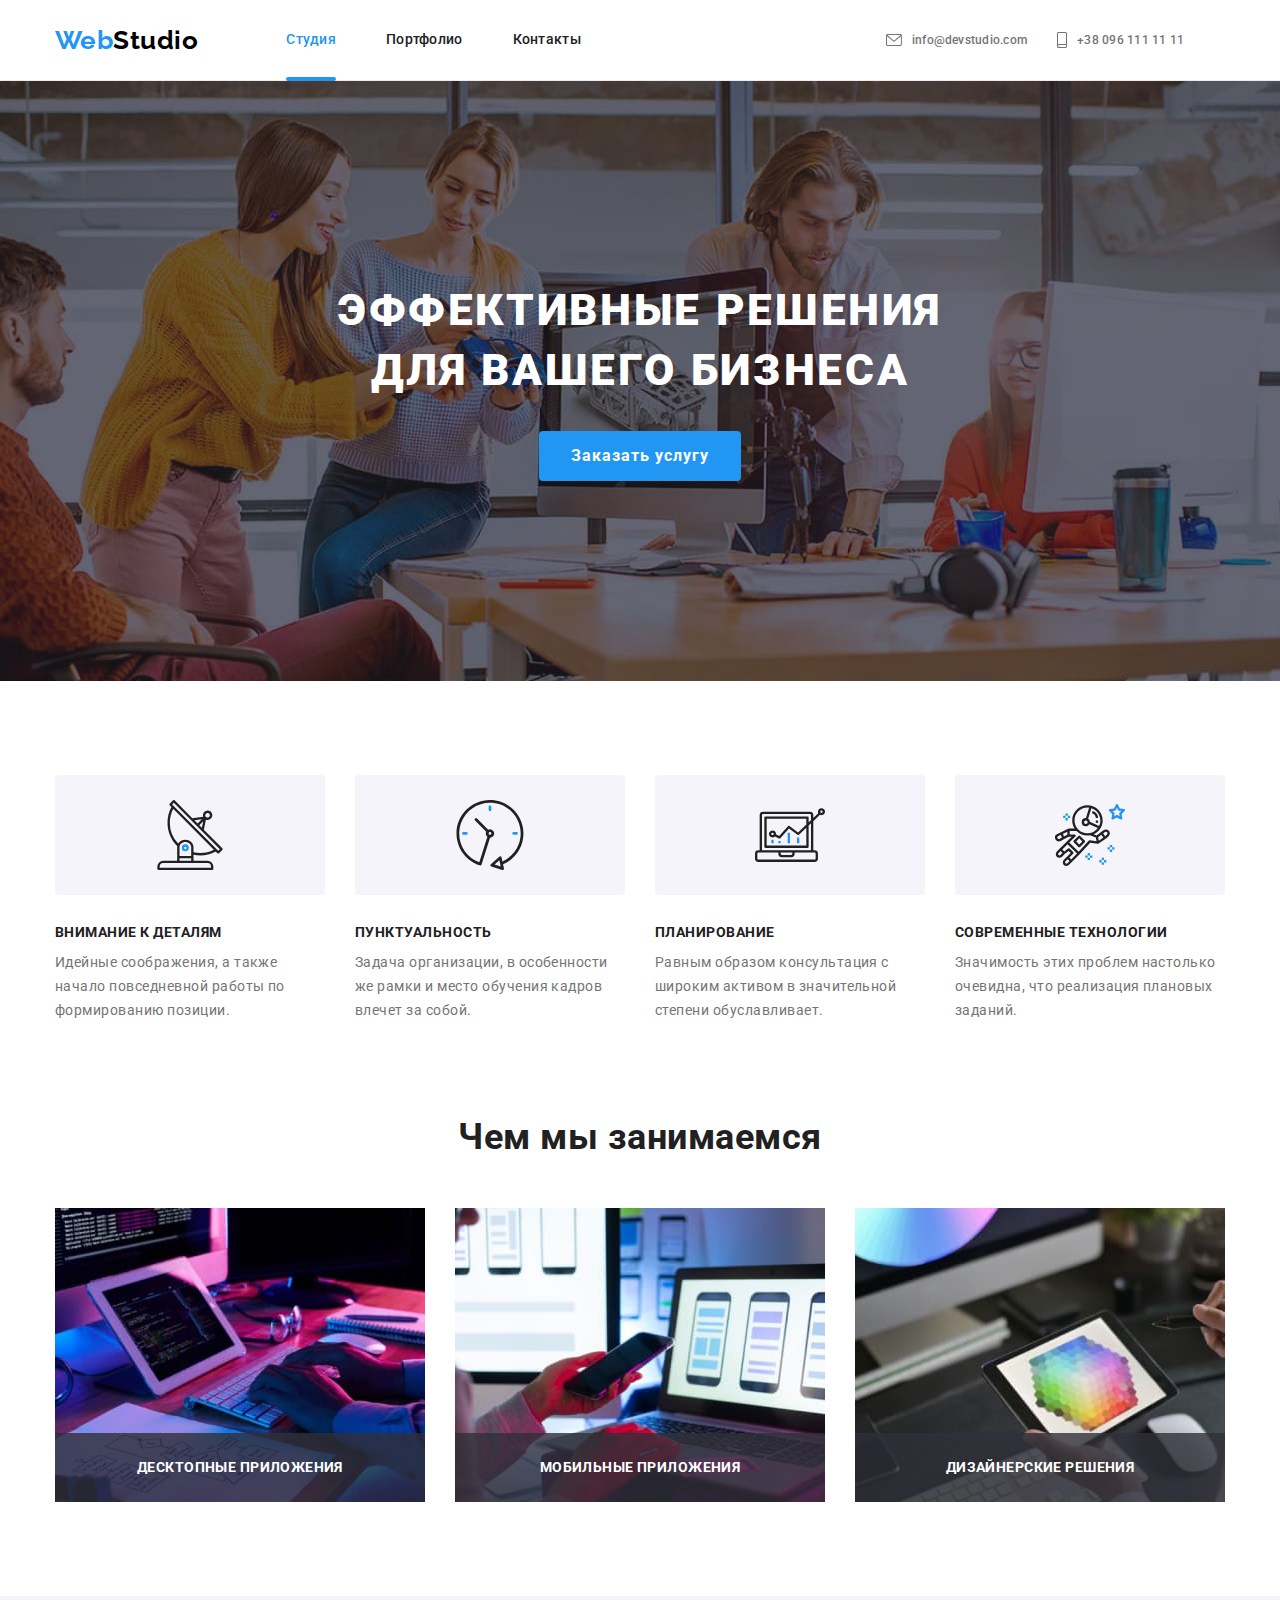
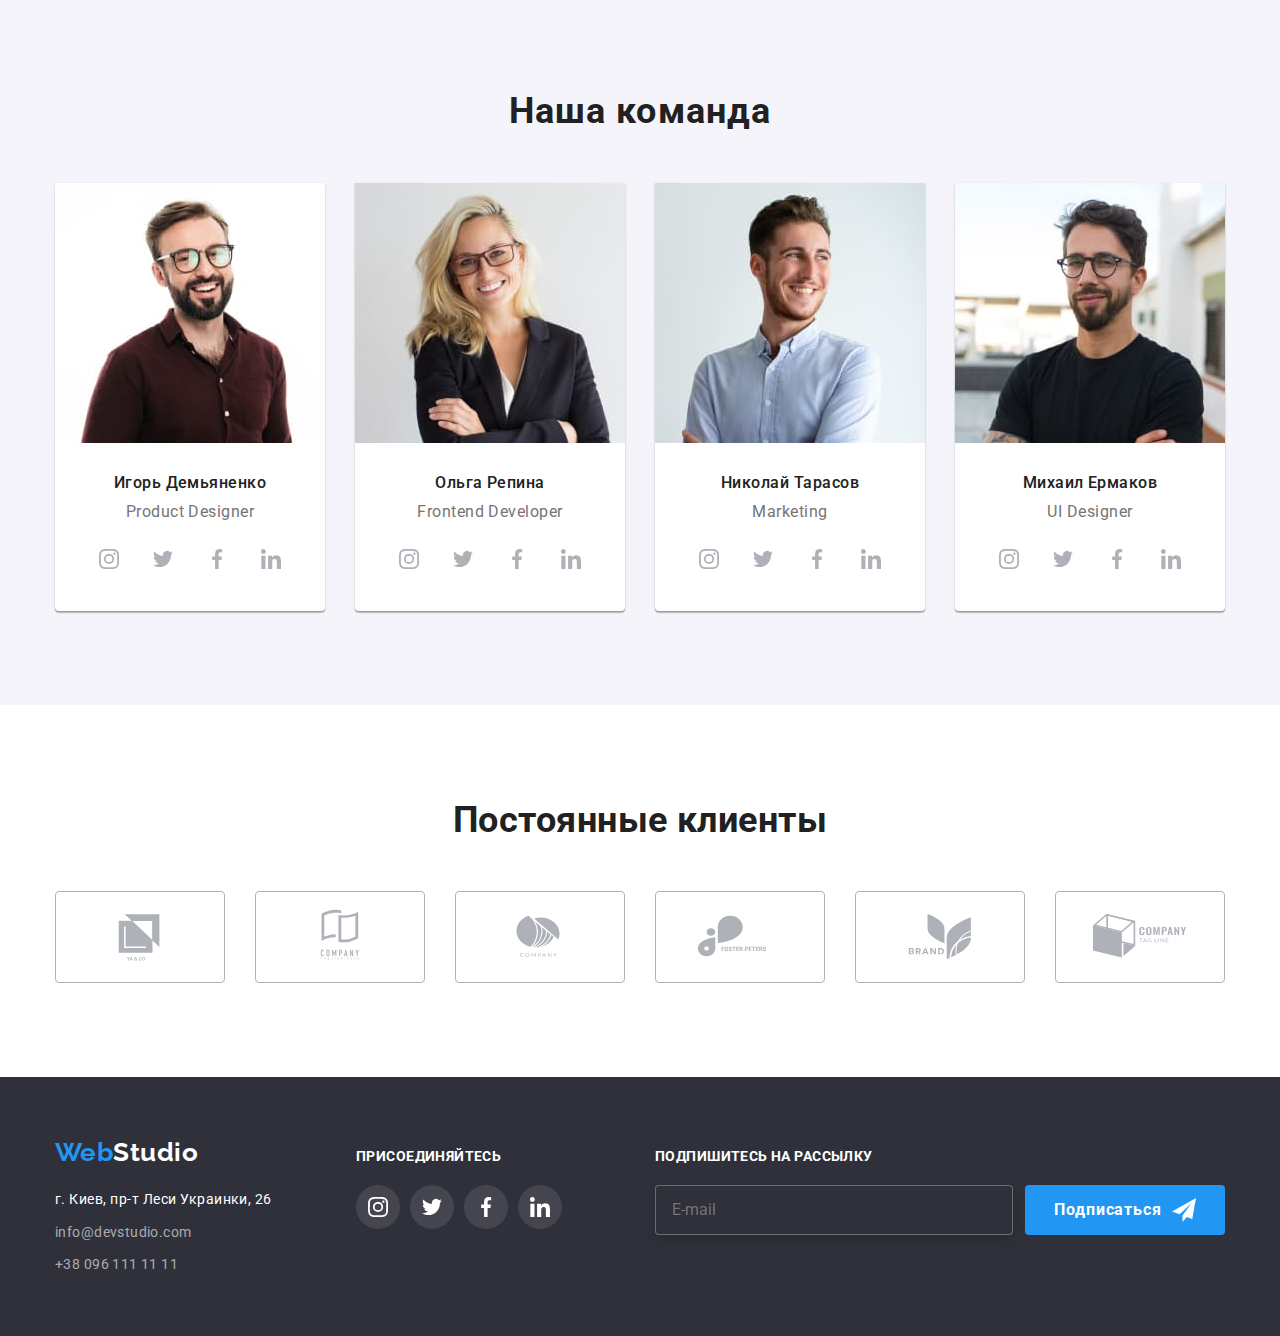
==== commit d9c637e8: "final commit" ====
--- a/index.html
+++ b/index.html
@@ -129,15 +129,15 @@
                     <h2 class="our-work__title">Чем мы занимаемся</h2>
                     <ul class="our-work__list">
                         <li class="our-work__item">
-                            <img class="our-work__image" src="./images/what_we_do/box1.jpg" alt="working_with_computer" width="370">
+                            <img class="our-work__image" srcset="./images/what_we_do/box1.jpg 1x, ./images/what_we_do/box1@2x.jpg 2x" src="./images/what_we_do/box1.jpg" alt="working_with_computer" width="370">
                             <p class="our-work__description">Десктопные приложения</p>
                         </li>
                         <li class="our-work__item">
-                            <img class="our-work__image" src="./images/what_we_do/box2.jpg" alt="phone_with_computer" width="370">
+                            <img class="our-work__image" srcset="./images/what_we_do/box2.jpg 1x, ./images/what_we_do/box2@2x.jpg 2x" src="./images/what_we_do/box2.jpg" alt="phone_with_computer" width="370">
                             <p class="our-work__description">Мобильные приложения</p>
                         </li>
                         <li class="our-work__item">
-                            <img class="our-work__image" src="./images/what_we_do/box3.jpg" alt="using_tablet" width="370">
+                            <img class="our-work__image" srcset="./images/what_we_do/box3.jpg 1x, ./images/what_we_do/box3@2x.jpg 2x" src="./images/what_we_do/box3.jpg" alt="using_tablet" width="370">
                             <p class="our-work__description">Дизайнерские решения</p>
                         </li>
                     </ul>
@@ -148,7 +148,13 @@
                 <div class="container">
                     <h2 class="our-team__title">Наша команда</h2>
                     <ul class="our-team__list">
-                        <li class="our-team__teammate"><img class="our-team__image" src="./images/ourteam/1.jpg" alt="Product_Designer" width="270">
+                        <li class="our-team__teammate">
+                            <picture>
+                                <source srcset="./images/ourteam/1-desktop.jpg 1x, ./images/ourteam/1-desktop@2x.jpg 2x" media="(min-width: 1200px)">
+                                <source srcset="./images/ourteam/1-tablet.jpg 1x, ./images/ourteam/1-tablet@2x.jpg 2x" media="(min-width: 768px)">
+                                <source srcset="./images/ourteam/1-mobile.jpg 1x, ./images/ourteam/1-mobile@2x.jpg 2x" media="(max-width: 767px)">
+                                <img class="our-team__image" src="./images/ourteam/1-mobile.jpg" alt="Product_Designer">
+                            </picture>
                             <div class="our-team__teammate-box">
                                 <h3 class="our-team__name">Игорь Демьяненко</h3>
                                 <p class="our-team__subtitle">Product Designer</p>
@@ -184,7 +190,13 @@
                                 </ul>
                             </div>
                         </li>
-                        <li class="our-team__teammate"><img class="our-team__image" src="./images/ourteam/2.jpg" alt="Frontend_Developer" width="270">
+                        <li class="our-team__teammate">
+                            <picture>
+                                <source srcset="./images/ourteam/2-desktop.jpg 1x, ./images/ourteam/2-desktop@2x.jpg 2x" media="(min-width: 1200px)">
+                                <source srcset="./images/ourteam/2-tablet.jpg 1x, ./images/ourteam/2-tablet@2x.jpg 2x" media="(min-width: 768px)">
+                                <source srcset="./images/ourteam/2-mobile.jpg 1x, ./images/ourteam/2-mobile@2x.jpg 2x" media="(max-width: 767px)">
+                                <img class="our-team__image" src="./images/ourteam/2-mobile.jpg" alt="Frontend_Developer">
+                            </picture>
                             <div class="our-team__teammate-box">
                                 <h3 class="our-team__name">Ольга Репина</h3>
                                 <p class="our-team__subtitle">Frontend Developer</p>
@@ -220,7 +232,13 @@
                                 </ul>
                             </div>    
                         </li>
-                        <li class="our-team__teammate"><img class="our-team__image" src="./images/ourteam/3.jpg" alt="Marketing" width="270">
+                        <li class="our-team__teammate">
+                            <picture>
+                                <source srcset="./images/ourteam/3-desktop.jpg 1x, ./images/ourteam/3-desktop@2x.jpg 2x" media="(min-width: 1200px)">
+                                <source srcset="./images/ourteam/3-tablet.jpg 1x, ./images/ourteam/3-tablet@2x.jpg 2x" media="(min-width: 768px)">
+                                <source srcset="./images/ourteam/3-mobile.jpg 1x, ./images/ourteam/3-mobile@2x.jpg 2x" media="(max-width: 767px)">
+                                <img class="our-team__image" src="./images/ourteam/3-mobile.jpg" alt="Marketing">
+                            </picture>
                             <div class="our-team__teammate-box">
                                 <h3 class="our-team__name">Николай Тарасов</h3>
                                 <p class="our-team__subtitle">Marketing</p>
@@ -256,7 +274,13 @@
                                 </ul>
                             </div>
                         </li>
-                        <li class="our-team__teammate"><img class="our-team__image" src="./images/ourteam/4.jpg" alt="UI_Designer" width="270">
+                        <li class="our-team__teammate">
+                            <picture>
+                                <source srcset="./images/ourteam/4-desktop.jpg 1x, ./images/ourteam/4-desktop@2x.jpg 2x" media="(min-width: 1200px)">
+                                <source srcset="./images/ourteam/4-tablet.jpg 1x, ./images/ourteam/4-tablet@2x.jpg 2x" media="(min-width: 768px)">
+                                <source srcset="./images/ourteam/4-mobile.jpg 1x, ./images/ourteam/4-mobile@2x.jpg 2x" media="(max-width: 767px)">
+                                <img class="our-team__image" src="./images/ourteam/4-mobile.jpg" alt="UI_Designer">
+                            </picture>
                             <div class="our-team__teammate-box">
                                 <h3 class="our-team__name">Михаил Ермаков</h3>
                                 <p class="our-team__subtitle">UI Designer</p>
@@ -420,31 +444,38 @@
                     </svg>
                 </button>
                 <h2 class="modal-window__title">Оставьте свои данные, мы вам перезвоним</h2>
-                <form>
-                    <label class="modal-window__label" for="username">Имя</label>
+                <form class="modal-window__form">
+                    
                     <div class="modal-window__input-box">
                         <input class="modal-window__input" type="text" name="username" id="username">
+                        <label class="modal-window__label" for="username">Имя</label>
                         <svg class="modal-window__icon" width="18px" height="18px">
                             <use href="./images/icons.svg#icon-person-black-18dp-1"></use>
                         </svg>
+                        
                     </div>
-                    <label class="modal-window__label" for="user-tel">Телефон</label>
+                    
                     <div class="modal-window__input-box">
                         <input class="modal-window__input" type="tel" name="user-tel" id="user-tel">
+                        <label class="modal-window__label" for="user-tel">Телефон</label>
                         <svg class="modal-window__icon" width="18px" height="18px">
                             <use href="./images/icons.svg#icon-phone-black-18dp-1"></use>
                         </svg>
+                        
                     </div>
-                    <label class="modal-window__label" for="user-mail">Почта</label>
+                    
                     <div class="modal-window__input-box">
                         <input class="modal-window__input" type="email" name="user-mail" id="user-mail">
+                        <label class="modal-window__label" for="user-mail">Почта</label>
                         <svg class="modal-window__icon" width="18px" height="18px">
                             <use href="./images/icons.svg#icon-email-black-18dp-1"></use>
                         </svg>
+                        
                     </div>
-                    <label class="modal-window__label" for="user-comments">Комментарий</label>
+                    
                     <div class="modal-window__input-box modal-window__input-box--comments">
                         <textarea class="modal-window__comments" name="user-comments" id="user-comments" rows="7" placeholder="Введите текст"></textarea>
+                        <label class="modal-window__label" for="user-comments">Комментарий</label>
                     </div>
                     <!-- checkbox -->
                     <div class="checkbox">
--- a/css/main.min.css
+++ b/css/main.min.css
@@ -1 +1 @@
-h1,h2,h3,ul,p{padding:0;margin:0}button{cursor:pointer}body{background-color:#fff;color:#757575;font-family:"Roboto",sans-serif;letter-spacing:.03em}@media screen and (max-width: 767px){body.menu-open{overflow:hidden}}body.modal-open{overflow:hidden}.container{padding-left:15px;padding-right:15px;margin-left:auto;margin-right:auto}@media screen and (min-width: 480px){.container{width:480px}}@media screen and (min-width: 768px){.container{width:768px}}@media screen and (min-width: 1200px){.container{width:1200px}}.header__button{z-index:1000;display:inline-flex;border:none;background-color:rgba(0,0,0,0);margin-left:auto;padding:0}.header__button.is-open .header__icon--menu{display:none}.header__button.is-open .header__icon--cross{display:block}@media screen and (min-width: 768px){.header__button{display:none}}.header__icon--cross{display:none}@media screen and (max-width: 767px){.menu{z-index:999;background-color:#fff;overflow-y:scroll;padding:48px 40px}}@media screen and (max-width: 767px){.menu{display:none;position:absolute;top:0;left:0;width:100%;height:100vh}.menu.is-open{display:flex;flex-direction:column}}@media screen and (min-width: 768px){.menu{display:flex;flex-grow:1;align-items:center}}.header{border-bottom:1px solid #ececec}@media screen and (max-width: 767px){.header{padding-top:10px;padding-bottom:10px}}.container--nav{display:flex;align-items:center}.header__logo{color:#2196f3;font-family:"Raleway",sans-serif;font-weight:700;font-size:24px;line-height:1.17;text-decoration:none}@media screen and (min-width: 1200px){.header__logo{font-size:26px;line-height:1.19}}.header__logo--secondary{color:#000}.header-nav{display:flex;align-items:center}.header-nav__list{align-items:center;list-style:none}@media screen and (min-width: 768px){.header-nav__list{display:flex;margin-left:88px;margin-right:84px}}@media screen and (min-width: 1200px){.header-nav__list{margin-right:305px}}.header-nav__navigation-item:not(:last-child){margin-right:50px}@media screen and (max-width: 767px){.header-nav__navigation-item:not(:last-child){margin-bottom:32px}}.header-nav__navigation_link{display:block;padding-top:32px;padding-bottom:32px;transition-timing-function:cubic-bezier(0.4, 0, 0.2, 1);transition-duration:250ms;transition-property:color;color:#212121;font-family:"Roboto",sans-serif;font-weight:500;font-size:40px;line-height:1.18;letter-spacing:.02em;text-decoration:none}.header-nav__navigation_link:hover,.header-nav__navigation_link:focus{color:#2196f3}@media screen and (min-width: 768px){.header-nav__navigation_link{font-size:14px;line-height:1.14;letter-spacing:.28px}}.header-nav__navigation_link--current{color:#2196f3;position:relative}@media screen and (min-width: 768px){.header-nav__navigation_link--current::after{position:absolute;content:"";border:2px solid #2196f3;border-radius:2px;width:100%;bottom:-1px;left:0;background-color:#2196f3}}.header-contacts{display:flex;align-items:center;list-style:none}@media screen and (max-width: 767px){.header-contacts{margin-top:302px;margin-bottom:64px;flex-direction:column-reverse;align-items:flex-start}}@media screen and (min-width: 768px)and (max-width: 1199px){.header-contacts{flex-direction:column;align-items:flex-start;row-gap:10px}}@media screen and (max-width: 767px){.header-contacts__item:not(:first-child){margin-bottom:32px}}@media screen and (min-width: 1200px){.header-contacts__item:last-child{margin-left:30px}}.header-contacts__link{align-items:center;display:flex;transition-timing-function:cubic-bezier(0.4, 0, 0.2, 1);transition-duration:250ms;transition-property:color;color:#757575;font-family:"Roboto",sans-serif;font-weight:500;font-size:24px;line-height:1.17;letter-spacing:.02em;text-decoration:none}@media screen and (min-width: 768px){.header-contacts__link{font-weight:500;font-size:12px;line-height:1.17;letter-spacing:.02em}.header-contacts__link:hover,.header-contacts__link:focus{color:#2196f3}}.header-contacts__icon{margin-right:10px;fill:currentColor}@media screen and (max-width: 767px){.header-contacts__icon{display:none}}.header-social{display:flex;flex-wrap:wrap;list-style:none;margin:0}@media screen and (min-width: 768px){.header-social{display:none}}.header-social__item:not(:last-child){padding-right:10px;border-right:1px solid rgba(33,33,33,.2)}.header-social__item:not(:first-child){padding-left:10px}.header-social__link{text-decoration:none;font-weight:500;font-size:18px;line-height:1.22;letter-spacing:.02em;color:#2196f3}.head{background-image:linear-gradient(to right, rgba(47, 48, 58, 0.4), rgba(47, 48, 58, 0.4)),url(../images/head.jpg);background-repeat:no-repeat;background-position:center;max-width:1600px;margin-inline:auto;color:#fff;background-color:#2f303a;text-align:center}@media screen and (max-width: 1199px){.container--head-box{padding-top:118px;padding-bottom:118px}}@media screen and (min-width: 1200px){.container--head-box{padding-top:200px;padding-bottom:200px}}.head__title{margin-bottom:30px;font-weight:900;text-align:center;text-transform:uppercase;letter-spacing:.06em}@media screen and (max-width: 1199px){.head__title{font-size:26px;line-height:1.62}}@media screen and (min-width: 1200px){.head__title{font-size:44px;line-height:1.36}}.head__button{border:none;text-decoration:none;padding:10px 32px;text-align:center;transition-timing-function:cubic-bezier(0.4, 0, 0.2, 1);transition-duration:250ms;transition-property:background-color;color:#fff;background-color:#2196f3;border-radius:4px;font-weight:700;font-size:16px;line-height:1.88;min-height:50px;min-width:200px;letter-spacing:.06em}.head__button:hover{background-color:#188ce8}.advantages{padding-top:60px;padding-bottom:60px}@media screen and (min-width: 1200px){.advantages{padding-top:94px;padding-bottom:94px}}.advantages__title{position:absolute;width:1px;height:1px;margin:-1px;border:0;padding:0;white-space:nowrap;clip-path:inset(100%);clip:rect(0 0 0 0);overflow:hidden}.advantages__list{list-style:none;margin-left:auto;margin-right:auto}@media screen and (min-width: 768px){.advantages__list{display:flex;flex-wrap:wrap;gap:30px;justify-content:space-between}}@media screen and (max-width: 767px){.advantages__item:not(:last-child){margin-bottom:30px}}@media screen and (min-width: 768px){.advantages__item{width:calc((100% - 30px)/2)}}@media screen and (min-width: 1200px){.advantages__item{width:calc((100% - 90px)/4)}}.advantages__icon-box{display:flex;background-color:#f5f4fa;justify-content:center;margin-bottom:30px;border-radius:4px;align-items:center;padding:25px 0px}.advantages__item-title{margin-bottom:10px;color:#212121;font-weight:700;font-size:14px;line-height:1.14;text-transform:uppercase}@media screen and (max-width: 767px){.advantages__item-title{text-align:center}}.advantages__text{font-size:14px;line-height:1.71}.our-work{padding-top:0px;padding-bottom:94px}@media screen and (max-width: 1199px){.our-work{display:none}}.our-work__title{color:#212121;margin-bottom:50px;font-weight:700;font-size:36px;line-height:42px;text-align:center}.our-work__list{list-style:none;display:flex;justify-content:space-between;list-style:none}.our-work__item{position:relative;width:370px}.our-work__image{display:block}.our-work__description{position:absolute;bottom:0;padding:27px 0px;width:100%;background-color:rgba(47,48,58,.8);text-align:center;font-weight:700;font-size:14px;line-height:1.14;letter-spacing:.03em;text-transform:uppercase;color:#fff}.our-team{padding-top:60px;padding-bottom:60px;background-color:#f5f4fa}@media screen and (min-width: 1200px){.our-team{padding-top:94px;padding-bottom:94px}}.our-team__title{color:#212121;margin-bottom:30px;font-weight:700;font-size:28px;line-height:1.18;letter-spacing:.03em;text-align:center}@media screen and (min-width: 1200px){.our-team__title{margin-bottom:50px;font-size:36px;line-height:1.17}}.our-team__list{list-style:none;row-gap:30px}@media screen and (min-width: 768px){.our-team__list{display:flex;gap:30px;flex-wrap:wrap;justify-content:space-between}}.our-team__teammate{box-shadow:0px 1px 3px rgba(0,0,0,.12),0px 1px 1px rgba(0,0,0,.14),0px 2px 1px rgba(0,0,0,.2);border-radius:0px 0px 4px 4px;background-color:#fff}@media screen and (max-width: 767px){.our-team__teammate:not(:last-child){margin-bottom:30px}}@media screen and (min-width: 768px){.our-team__teammate{width:calc((100% - 30px)/2)}}@media screen and (min-width: 1200px){.our-team__teammate{width:calc((100% - 90px)/4)}}.our-team__image{display:block;width:calc(100vw - 30px);max-width:450px;height:auto}@media screen and (min-width: 768px){.our-team__image{width:100%}}.our-team__teammate-box{padding-top:30px;padding-bottom:24px;text-align:center}.our-team__name{margin-bottom:10px;color:#212121;font-weight:500;font-size:16px;line-height:1.19}.our-team__subtitle{font-weight:400;font-size:16px;line-height:1.19}.our-team__social-list{margin-top:16px;display:flex;list-style:none;justify-content:center;gap:10px}.our-team__social-item{width:44px;height:44px}.our-team__social-link{display:flex;width:100%;height:100%;border-radius:50%;justify-content:center;align-items:center;transition-timing-function:cubic-bezier(0.4, 0, 0.2, 1);transition-duration:250ms;transition-property:background-color}.our-team__social-link:focus,.our-team__social-link:hover{background-color:#2196f3}.our-team__social-icon{fill:#afb1b8;transition-timing-function:cubic-bezier(0.4, 0, 0.2, 1);transition-duration:250ms;transition-property:fill}.our-team__social-link:focus .our-team__social-icon,.our-team__social-link:hover .our-team__social-icon{fill:#fff}.clients{padding-top:60px;padding-bottom:60px}@media screen and (min-width: 1200px){.clients{padding-top:94px;padding-bottom:94px}}.clients__title{color:#212121;font-weight:700;font-size:28px;line-height:1.18;text-align:center}@media screen and (max-width: 1199px){.clients__title{margin-bottom:30px}}@media screen and (min-width: 1200px){.clients__title{margin-bottom:50px;font-size:36px;line-height:1.17}}.clients__list{display:flex;flex-wrap:wrap;list-style:none;justify-content:space-between;gap:30px}.clients__client{width:calc((100% - 30px)/2);height:92px}@media screen and (min-width: 768px){.clients__client{width:calc((100% - 90px)/3)}}@media screen and (min-width: 1200px){.clients__client{width:calc((100% - 150px)/6)}}.clients__link{display:flex;justify-content:center;width:100%;height:100%;align-items:center;transition-timing-function:cubic-bezier(0.4, 0, 0.2, 1);transition-duration:250ms;transition-property:border-color;border:1px solid #afb1b8;border-radius:4px}.clients__link:focus,.clients__link:hover{border-color:#2196f3}.clients__icon{fill:#afb1b8;transition-timing-function:cubic-bezier(0.4, 0, 0.2, 1);transition-duration:250ms;transition-property:fill}.clients__link:focus .clients__icon,.clients__link:hover .clients__icon{fill:#2196f3}.backdrop{position:fixed;top:0;left:0;width:100%;height:100%;background-color:rgba(0,0,0,.2);transition-timing-function:cubic-bezier(0.4, 0, 0.2, 1);transition-duration:250ms;transition-property:opacity,visibility;overflow-y:scroll}.backdrop.is-hidden{pointer-events:none;opacity:0}.modal-window{width:450px;position:absolute;padding:40px;top:50%;left:50%;transform:translate(-50%, -50%);box-shadow:0px 1px 3px rgba(0,0,0,.12),0px 1px 1px rgba(0,0,0,.14),0px 2px 1px rgba(0,0,0,.2);border-radius:4px;background-color:#fff}@media screen and (min-width: 1200px){.modal-window{width:528px}}.modal-window__close-button{position:absolute;top:8px;right:8px;width:30px;height:30px;object-fit:contain;border:1px solid rgba(0,0,0,.1);border-radius:50%;display:flex;align-items:center;cursor:pointer;background-color:#fff}.modal-window__close-icon{transition:fill 250ms cubic-bezier(0.4, 0, 0.2, 1)}.modal-window__close-icon:hover,.modal-window__close-icon:focus{fill:#2196f3}.modal-window__title{margin-bottom:12px;color:#212121;font-weight:700;font-size:20px;line-height:1.5;text-align:center;letter-spacing:.48px}@media screen and (min-width: 1200px){.modal-window__title{line-height:1.15}}.modal-window__label{display:block;font-size:12px;line-height:1.17;letter-spacing:.01em;margin-bottom:4px}.modal-window__input-box{display:flex;position:relative;margin-bottom:10px;display:flex;height:40px;align-items:center}.modal-window__input-box:focus-within{fill:#2196f3}.modal-window__input{width:100%;height:100%;padding-left:42px;border:1px solid rgba(33,33,33,.2);border-radius:4px;transition-timing-function:cubic-bezier(0.4, 0, 0.2, 1);transition-duration:250ms;transition-property:border-color;outline:none}.modal-window__input:focus{border-color:#2196f3}.modal-window__icon{position:absolute;left:12px;transition-timing-function:cubic-bezier(0.4, 0, 0.2, 1);transition-duration:250ms;transition-property:fill;color:#212121}.modal-window__input-box--comments{min-height:120px;margin-bottom:20px}.modal-window__comments{resize:none;width:100%;border:1px solid rgba(33,33,33,.2);border-radius:4px;height:100%;outline:none;padding:12px 16px;transition-timing-function:cubic-bezier(0.4, 0, 0.2, 1);transition-duration:250ms;transition-property:border-color;font-family:"Roboto";font-style:normal;font-weight:400;font-size:14px;line-height:1.14;letter-spacing:.01em}.modal-window__comments:focus{border-color:#2196f3}.modal-window__comments::placeholder{color:rgba(117,117,117,.5)}@media screen and (min-width: 1200px){.modal-window__comments{font-size:12px;line-height:1.17}}.checkbox{display:flex;align-items:center;justify-content:center}.checkbox__label{display:flex;align-items:center;justify-content:center;cursor:pointer;margin-inline:auto}.checkbox__input{-webkit-appearance:none;-moz-appearance:none;appearance:none}.checkbox__icon{flex-shrink:0;border:2px solid #212121;border-radius:4px;margin-right:8px;fill:#fff;transition-timing-function:cubic-bezier(0.4, 0, 0.2, 1);transition-duration:250ms;transition-property:background-color}.checkbox__input:checked+.checkbox__icon{background-color:#2196f3;border:none;background-origin:border-box}.checkbox__input:focus+.checkbox__icon{border-color:#188ce8}.checkbox__text{font-size:12px;line-height:1.17;letter-spacing:.03em}@media screen and (min-width: 1200px){.checkbox__text{font-size:14px;line-height:1.71}}.checkbox__link{font-size:12px;line-height:1.17;letter-spacing:.03em;text-decoration:underline;color:#2196f3}@media screen and (min-width: 1200px){.checkbox__link{font-size:14px;line-height:1.71}}.modal-window__submit{display:flex;align-items:center;justify-content:center;width:200px;min-height:50px;margin-top:30px;margin-inline:auto;margin-bottom:0;background-color:#2196f3;color:#fff;box-shadow:0px 4px 4px rgba(0,0,0,.15);border-radius:4px;border:none;cursor:pointer;font-weight:700;font-size:16px;line-height:1.88;letter-spacing:.06em}.modal-window__submit:hover,.modal-window__submit:focus{background-color:#188ce8}.footer-main{padding-top:60px;padding-bottom:60px;background-color:#2f303a}@media screen and (min-width: 768px){.container--footer-main{display:flex;flex-wrap:wrap;justify-content:center;align-items:flex-start}}@media screen and (min-width: 1200px){.container--footer-main{align-items:baseline;flex-wrap:nowrap}}.adress-footer{width:231px}@media screen and (max-width: 767px){.adress-footer{margin-left:auto;margin-right:auto;margin-bottom:60px}}@media screen and (min-width: 768px){.adress-footer{display:flex;flex-direction:column;margin-right:165px}}@media screen and (min-width: 1200px){.adress-footer{margin-right:0;display:block;flex-shrink:0}}.adress-footer__logo{margin-bottom:20px;display:block;text-decoration:none;color:#2196f3;font-family:"Raleway",sans-serif;font-weight:700;font-size:24px;line-height:1.17}@media screen and (max-width: 1199px){.adress-footer__logo{text-align:center}}@media screen and (min-width: 1200px){.adress-footer__logo{font-size:26px;line-height:1.19}}.adress-footer--logo-secondary{color:#fff}.adress-footer__data{color:#fff;font-style:normal;font-size:14px;line-height:1.71}@media screen and (max-width: 1199px){.adress-footer__data{text-align:center}}.adress-footer__text{margin-bottom:9px}.adress-footer__list{list-style:none}.adress-footer__item{list-style:none}.adress-footer__item:first-child{margin-bottom:8px}.adress-footer__link{color:rgba(255,255,255,.6);transition-timing-function:cubic-bezier(0.4, 0, 0.2, 1);transition-duration:250ms;transition-property:color;font-size:14px;line-height:1.71;letter-spacing:.03em;text-decoration:none}.adress-footer__link:hover,.adress-footer__link:focus{color:#2196f3}.footer-join{display:flex;flex-direction:column;align-items:center;margin-bottom:60px}@media screen and (min-width: 768px)and (max-width: 1199px){.footer-join{margin-top:5px}}@media screen and (min-width: 1200px){.footer-join{margin-bottom:0;align-items:flex-start;margin-left:70px}}.footer-join__text{font-family:"Roboto";font-style:normal;font-weight:700;font-size:14px;line-height:1.14;letter-spacing:.03em;text-transform:uppercase;color:#fff;margin-bottom:20px}.footer-join__social-links{list-style:none;display:flex;align-items:center;gap:10px;justify-content:center}.footer-join__social-item{height:44px;width:44px;background-color:rgba(255,255,255,.1);border-radius:50%}.footer-join__social-link{display:flex;width:100%;height:100%;border-radius:50%;justify-content:center;align-items:center;transition-timing-function:cubic-bezier(0.4, 0, 0.2, 1);transition-duration:250ms;transition-property:background-color}.footer-join__social-link:hover,.footer-join__social-link:focus{background-color:#2196f3}.footer-join__social-icon{fill:#fff}.footer-subscribe{width:100%}@media screen and (min-width: 768px){.footer-subscribe{margin-top:60px}}@media screen and (min-width: 1200px){.footer-subscribe{margin-top:0;margin-left:93px}}.footer-subscribe__form{display:flex;flex-direction:column;align-items:center}@media screen and (min-width: 1200px){.footer-subscribe__form{align-items:flex-start}}.footer-subscribe__label{margin-bottom:20px;text-transform:uppercase;font-weight:700;font-size:14px;line-height:1.14;letter-spacing:.03em;text-transform:uppercase;color:#fff}.footer-subscribe__mail-section{display:flex;width:100%;flex-direction:column;align-items:center}@media screen and (min-width: 1200px){.footer-subscribe__mail-section{align-items:flex-start;flex-direction:row}}.footer-subscribe__input{width:100%;max-width:450px;padding-inline:16px;padding-top:15px;padding-bottom:15px;color:rgba(255,255,255,.6);border-radius:4px;border:1px solid rgba(255,255,255,.3);background-color:#2f303a;filter:drop-shadow(0px 4px 4px rgba(0, 0, 0, 0.15));margin-bottom:20px}@media screen and (min-width: 1200px){.footer-subscribe__input{width:358px}}.footer-subscribe__button{display:flex;width:200px;height:50px;justify-content:center;align-items:center;cursor:pointer;color:#fff;background-color:#2196f3;border-radius:4px;border:none;font-weight:700;font-size:16px;line-height:1.88;letter-spacing:.06em;text-align:center}@media screen and (min-width: 1200px){.footer-subscribe__button{margin-left:12px}}.footer-subscribe__icon{margin-left:10px;fill:#fff}.projects{padding-top:60px;padding-bottom:60px}@media screen and (min-width: 1200px){.projects{padding-top:94px;padding-bottom:94px}}.projects__filter-list{display:flex;flex-wrap:wrap;justify-content:flex-start;list-style:none;row-gap:15px;column-gap:8px;margin-bottom:40px}@media screen and (min-width: 768px){.projects__filter-list{justify-content:center;margin-bottom:30px}}@media screen and (min-width: 1200px){.projects__filter-list{margin-bottom:50px}}.projects__filter-button{border:none;padding:6px 22px;border-radius:4px;color:#212121;background-color:#f5f4fa;font-weight:500;font-size:16px;line-height:1.62;text-align:center;transition-timing-function:cubic-bezier(0.4, 0, 0.2, 1);transition-duration:250ms;transition-property:color,background-color,box-shadow}.projects__filter-button:hover,.projects__filter-button:focus{background-color:#2196f3;color:#fff;box-shadow:0px 3px 1px rgba(0,0,0,.1),0px 1px 2px rgba(0,0,0,.08),0px 2px 2px rgba(0,0,0,.12)}.projects__list{display:block;list-style:none}@media screen and (min-width: 768px){.projects__list{display:flex;flex-wrap:wrap;gap:30px}}@media screen and (max-width: 767px){.projects__item:not(:last-child){margin-bottom:30px}}@media screen and (min-width: 768px){.projects__item{width:calc((100% - 30px)/2)}}@media screen and (min-width: 768px)and (max-width: 1200px){.projects__item:first-child .projects__title-box{padding-bottom:54px}}@media screen and (min-width: 1200px){.projects__item{width:calc((100% - 60px)/3)}}.projects__link{text-decoration:none;display:block;width:100%;height:100%;transition-timing-function:cubic-bezier(0.4, 0, 0.2, 1);transition-duration:250ms;transition-property:box-shadow}.projects__link:hover,.projects__link:focus{box-shadow:0px 1px 1px rgba(0,0,0,.12),0px 4px 4px rgba(0,0,0,.06),1px 4px 6px rgba(0,0,0,.16)}.projects__hover-box{position:relative;display:flex;overflow:hidden}.projects__hover-box-img{display:block;width:calc(100vw - 30px);height:auto;max-height:294px}@media screen and (min-width: 768px){.projects__hover-box-img{width:100%}}.projects__hover-box-text{position:absolute;margin:0;width:100%;height:100%;padding:63px 24px;opacity:0;top:100%;color:#fff;font-weight:400;font-size:18px;line-height:1.56;letter-spacing:.03em;background-color:rgba(33,150,243,.9);transition-timing-function:cubic-bezier(0.4, 0, 0.2, 1);transition-duration:250ms;transition-property:transform}.projects__link:hover .projects__hover-box-text,.projects__link:focus .projects__hover-box-text{opacity:1;transform:translateY(-100%)}.projects__title-box{padding-top:20px;padding-bottom:20px;padding-left:24px;padding-right:24px;border:1px solid #eee;border-top:none}.projects__title{font-weight:700;font-size:18px;line-height:2;letter-spacing:.06em;margin-bottom:4px;color:#212121}.projects__subtitle{font-size:16px;line-height:1.88;letter-spacing:.03em;color:#757575}/*# sourceMappingURL=main.min.css.map */+h1,h2,h3,ul,p{padding:0;margin:0}button{cursor:pointer}body{background-color:#fff;color:#757575;font-family:"Roboto",sans-serif;letter-spacing:.03em}@media screen and (max-width: 767px){body.menu-open{overflow:hidden}}body.modal-open{overflow:hidden}.container{padding-left:15px;padding-right:15px;margin-left:auto;margin-right:auto}@media screen and (min-width: 480px){.container{width:480px}}@media screen and (min-width: 768px){.container{width:768px}}@media screen and (min-width: 1200px){.container{width:1200px}}.header__button{z-index:1000;display:inline-flex;border:none;background-color:rgba(0,0,0,0);margin-left:auto;padding:0;margin-right:0;transition:fill 250ms cubic-bezier(0.4, 0, 0.2, 1)}.header__button:hover,.header__button:focus{fill:#2196f3}.header__button.is-open .header__icon--menu{display:none}.header__button.is-open .header__icon--cross{display:block}@media screen and (min-width: 768px){.header__button{display:none}}.header__icon--cross{display:none}@media screen and (max-width: 767px){.menu{z-index:999;background-color:#fff;overflow-y:scroll;padding:48px 40px}}@media screen and (max-width: 767px){.menu{display:none;position:absolute;top:0;left:0;width:100%;height:100vh}.menu.is-open{display:flex;flex-direction:column}}@media screen and (min-width: 768px){.menu{display:flex;flex-grow:1;align-items:center}}.header{border-bottom:1px solid #ececec}@media screen and (max-width: 767px){.header{padding-top:10px;padding-bottom:10px}}.container--nav{display:flex;align-items:center}.header__logo{color:#2196f3;font-family:"Raleway",sans-serif;font-weight:700;font-size:24px;line-height:1.17;text-decoration:none}@media screen and (min-width: 1200px){.header__logo{font-size:26px;line-height:1.19}}.header__logo--secondary{color:#000}.header-nav{display:flex;align-items:center}.header-nav__list{align-items:center;list-style:none}@media screen and (min-width: 768px){.header-nav__list{display:flex;margin-left:88px;margin-right:84px}}@media screen and (min-width: 1200px){.header-nav__list{margin-right:305px}}@media screen and (min-width: 768px){.header-nav__navigation-item:not(:last-child){margin-right:50px}}@media screen and (max-width: 767px){.header-nav__navigation-item:not(:last-child){margin-bottom:32px}}.header-nav__navigation_link{display:block;transition-timing-function:cubic-bezier(0.4, 0, 0.2, 1);transition-duration:250ms;transition-property:color;color:#212121;font-family:"Roboto",sans-serif;font-weight:500;font-size:40px;line-height:1.18;letter-spacing:.02em;text-decoration:none}@media screen and (min-width: 768px){.header-nav__navigation_link{padding-top:32px;padding-bottom:32px}}.header-nav__navigation_link:hover,.header-nav__navigation_link:focus{color:#2196f3}@media screen and (min-width: 768px){.header-nav__navigation_link{font-size:14px;line-height:1.14;letter-spacing:.28px}}.header-nav__navigation_link--current{color:#2196f3;position:relative}@media screen and (min-width: 768px){.header-nav__navigation_link--current::after{position:absolute;content:"";border:2px solid #2196f3;border-radius:2px;width:100%;bottom:-1px;left:0;background-color:#2196f3}}.header-contacts{display:flex;align-items:center;list-style:none}@media screen and (max-width: 767px){.header-contacts{margin-top:302px;margin-bottom:64px;flex-direction:column-reverse;align-items:flex-start}}@media screen and (min-width: 768px)and (max-width: 1199px){.header-contacts{flex-direction:column;align-items:flex-start;row-gap:10px}}@media screen and (max-width: 767px){.header-contacts__item:not(:first-child){margin-bottom:32px}}@media screen and (min-width: 1200px){.header-contacts__item:last-child{margin-left:30px}}@media screen and (max-width: 767px){.header-contacts__item:last-child .header-contacts__link{font-weight:500;font-size:34px;line-height:1.18;letter-spacing:.02em;color:#2196f3}}.header-contacts__link{align-items:center;display:flex;transition-timing-function:cubic-bezier(0.4, 0, 0.2, 1);transition-duration:250ms;transition-property:color;color:#757575;font-family:"Roboto",sans-serif;font-weight:500;font-size:24px;line-height:1.17;letter-spacing:.02em;text-decoration:none}@media screen and (min-width: 768px){.header-contacts__link{font-weight:500;font-size:12px;line-height:1.17;letter-spacing:.02em}.header-contacts__link:hover,.header-contacts__link:focus{color:#2196f3}}.header-contacts__icon{margin-right:10px;fill:currentColor}@media screen and (max-width: 767px){.header-contacts__icon{display:none}}.header-social{display:flex;flex-wrap:wrap;list-style:none;margin:0}@media screen and (min-width: 768px){.header-social{display:none}}.header-social__item:not(:last-child){padding-right:10px;border-right:1px solid rgba(33,33,33,.2)}.header-social__item:not(:first-child){padding-left:10px}.header-social__link{text-decoration:none;font-weight:500;font-size:18px;line-height:1.22;letter-spacing:.02em;color:#2196f3}.head{background-image:linear-gradient(to right, rgba(47, 48, 58, 0.4), rgba(47, 48, 58, 0.4)),url(../images/head/header-img-mobile.jpg);background-size:cover;background-repeat:no-repeat;background-position:center;max-width:1600px;margin-inline:auto;color:#fff;background-color:#2f303a;text-align:center}@media(min-device-pixel-ratio: 2),(min-resolution: 192dpi),(min-resolution: 2dppx){.head{background-image:linear-gradient(to right, rgba(47, 48, 58, 0.4), rgba(47, 48, 58, 0.4)),url(../images/head/header-img-mobile@2x.jpg)}}@media(min-width: 481px){.head{background-image:linear-gradient(to right, rgba(47, 48, 58, 0.4), rgba(47, 48, 58, 0.4)),url(../images/head/header-img-tablet.jpg)}}@media(min-width: 481px)and (min-device-pixel-ratio: 2),(min-width: 481px)and (min-resolution: 192dpi),(min-width: 481px)and (min-resolution: 2dppx){.head{background-image:linear-gradient(to right, rgba(47, 48, 58, 0.4), rgba(47, 48, 58, 0.4)),url(../images/head/header-img-tablet@2x.jpg)}}@media(min-width: 769px){.head{background-image:linear-gradient(to right, rgba(47, 48, 58, 0.4), rgba(47, 48, 58, 0.4)),url(../images/head/header-img-desktop.jpg)}}@media(min-width: 769px)and (min-device-pixel-ratio: 2),(min-width: 769px)and (min-resolution: 192dpi),(min-width: 769px)and (min-resolution: 2dppx){.head{background-image:linear-gradient(to right, rgba(47, 48, 58, 0.4), rgba(47, 48, 58, 0.4)),url(../images/head/header-img-desktop@2x.jpg)}}@media screen and (max-width: 1199px){.container--head-box{padding-top:118px;padding-bottom:118px}}@media screen and (min-width: 1200px){.container--head-box{padding-top:200px;padding-bottom:200px}}.head__title{margin-bottom:30px;font-weight:900;text-align:center;text-transform:uppercase;letter-spacing:.06em}@media screen and (max-width: 1199px){.head__title{font-size:26px;line-height:1.62}}@media screen and (min-width: 1200px){.head__title{font-size:44px;line-height:1.36}}.head__button{border:none;text-decoration:none;padding:10px 32px;text-align:center;transition-timing-function:cubic-bezier(0.4, 0, 0.2, 1);transition-duration:250ms;transition-property:background-color;color:#fff;background-color:#2196f3;border-radius:4px;font-weight:700;font-size:16px;line-height:1.88;min-height:50px;min-width:200px;letter-spacing:.06em}.head__button:hover{background-color:#188ce8}.advantages{padding-top:60px;padding-bottom:60px}@media screen and (min-width: 1200px){.advantages{padding-top:94px;padding-bottom:94px}}.advantages__title{position:absolute;width:1px;height:1px;margin:-1px;border:0;padding:0;white-space:nowrap;clip-path:inset(100%);clip:rect(0 0 0 0);overflow:hidden}.advantages__list{list-style:none;margin-left:auto;margin-right:auto}@media screen and (min-width: 768px){.advantages__list{display:flex;flex-wrap:wrap;gap:30px;justify-content:space-between}}@media screen and (max-width: 767px){.advantages__item:not(:last-child){margin-bottom:30px}}@media screen and (min-width: 768px){.advantages__item{width:calc((100% - 30px)/2)}}@media screen and (min-width: 1200px){.advantages__item{width:calc((100% - 90px)/4)}}.advantages__icon-box{display:flex;background-color:#f5f4fa;justify-content:center;margin-bottom:30px;border-radius:4px;align-items:center;padding:25px 0px}.advantages__item-title{margin-bottom:10px;color:#212121;font-weight:700;font-size:14px;line-height:1.14;text-transform:uppercase}@media screen and (max-width: 767px){.advantages__item-title{text-align:center}}.advantages__text{font-size:14px;line-height:1.71}.our-work{padding-top:0px;padding-bottom:94px}@media screen and (max-width: 1199px){.our-work{display:none}}.our-work__title{color:#212121;margin-bottom:50px;font-weight:700;font-size:36px;line-height:42px;text-align:center}.our-work__list{list-style:none;display:flex;justify-content:space-between;list-style:none}.our-work__item{position:relative;width:370px}.our-work__image{display:block}.our-work__description{position:absolute;bottom:0;padding:27px 0px;width:100%;background-color:rgba(47,48,58,.8);text-align:center;font-weight:700;font-size:14px;line-height:1.14;letter-spacing:.03em;text-transform:uppercase;color:#fff}.our-team{padding-top:60px;padding-bottom:60px;background-color:#f5f4fa}@media screen and (min-width: 1200px){.our-team{padding-top:94px;padding-bottom:94px}}.our-team__title{color:#212121;margin-bottom:30px;font-weight:700;font-size:28px;line-height:1.18;letter-spacing:.03em;text-align:center}@media screen and (min-width: 1200px){.our-team__title{margin-bottom:50px;font-size:36px;line-height:1.17}}.our-team__list{list-style:none;row-gap:30px}@media screen and (min-width: 768px){.our-team__list{display:flex;gap:30px;flex-wrap:wrap;justify-content:space-between}}.our-team__teammate{box-shadow:0px 1px 3px rgba(0,0,0,.12),0px 1px 1px rgba(0,0,0,.14),0px 2px 1px rgba(0,0,0,.2);border-radius:0px 0px 4px 4px;background-color:#fff}@media screen and (max-width: 767px){.our-team__teammate:not(:last-child){margin-bottom:30px}}@media screen and (min-width: 768px){.our-team__teammate{width:calc((100% - 30px)/2)}}@media screen and (min-width: 1200px){.our-team__teammate{width:calc((100% - 90px)/4)}}.our-team__image{display:block;width:calc(100vw - 30px);max-width:450px;height:auto}@media screen and (min-width: 768px){.our-team__image{width:100%}}.our-team__teammate-box{padding-top:30px;padding-bottom:24px;text-align:center}@media screen and (min-width: 1200px){.our-team__teammate-box{padding-bottom:30px}}.our-team__name{margin-bottom:10px;color:#212121;font-weight:500;font-size:16px;line-height:1.19}.our-team__subtitle{font-weight:400;font-size:16px;line-height:1.19}.our-team__social-list{margin-top:16px;display:flex;list-style:none;justify-content:center;gap:10px}.our-team__social-item{width:44px;height:44px}.our-team__social-link{display:flex;width:100%;height:100%;border-radius:50%;justify-content:center;align-items:center;transition-timing-function:cubic-bezier(0.4, 0, 0.2, 1);transition-duration:250ms;transition-property:background-color}.our-team__social-link:focus,.our-team__social-link:hover{background-color:#2196f3}.our-team__social-icon{fill:#afb1b8;transition-timing-function:cubic-bezier(0.4, 0, 0.2, 1);transition-duration:250ms;transition-property:fill}.our-team__social-link:focus .our-team__social-icon,.our-team__social-link:hover .our-team__social-icon{fill:#fff}.clients{padding-top:60px;padding-bottom:60px}@media screen and (min-width: 1200px){.clients{padding-top:94px;padding-bottom:94px}}.clients__title{color:#212121;font-weight:700;font-size:28px;line-height:1.18;text-align:center}@media screen and (max-width: 1199px){.clients__title{margin-bottom:30px}}@media screen and (min-width: 1200px){.clients__title{margin-bottom:50px;font-size:36px;line-height:1.17}}.clients__list{display:flex;flex-wrap:wrap;list-style:none;justify-content:space-between;gap:30px}.clients__client{width:calc((100% - 30px)/2);height:92px}@media screen and (min-width: 768px){.clients__client{width:calc((100% - 60px)/3)}}@media screen and (min-width: 1200px){.clients__client{width:calc((100% - 150px)/6)}}.clients__link{display:flex;justify-content:center;width:100%;height:100%;align-items:center;transition-timing-function:cubic-bezier(0.4, 0, 0.2, 1);transition-duration:250ms;transition-property:border-color;border:1px solid #afb1b8;border-radius:4px}.clients__link:focus,.clients__link:hover{border-color:#2196f3}.clients__icon{fill:#afb1b8;transition-timing-function:cubic-bezier(0.4, 0, 0.2, 1);transition-duration:250ms;transition-property:fill}.clients__link:focus .clients__icon,.clients__link:hover .clients__icon{fill:#2196f3}.backdrop{position:fixed;top:0;left:0;width:100%;height:100%;background-color:rgba(0,0,0,.2);transition-timing-function:cubic-bezier(0.4, 0, 0.2, 1);transition-duration:250ms;transition-property:opacity,visibility;overflow-y:scroll}.backdrop.is-hidden{pointer-events:none;opacity:0}.modal-window{max-width:450px;width:calc(100% - 30px);position:absolute;padding:40px;top:50%;left:50%;transform:translate(-50%, -50%);flex-grow:1;box-shadow:0px 1px 3px rgba(0,0,0,.12),0px 1px 1px rgba(0,0,0,.14),0px 2px 1px rgba(0,0,0,.2);border-radius:4px;background-color:#fff}@media screen and (min-width: 1200px){.modal-window{max-width:528px}}.modal-window__close-button{position:absolute;top:8px;right:8px;width:30px;height:30px;object-fit:contain;border:1px solid rgba(0,0,0,.1);border-radius:50%;display:flex;align-items:center;cursor:pointer;background-color:#fff}.modal-window__close-icon{transition:fill 250ms cubic-bezier(0.4, 0, 0.2, 1)}.modal-window__close-icon:hover,.modal-window__close-icon:focus{fill:#2196f3}.modal-window__form{display:flex;flex-direction:column}.modal-window__title{margin-bottom:30px;color:#212121;font-weight:700;font-size:20px;line-height:1.5;text-align:center;letter-spacing:.48px}@media screen and (min-width: 1200px){.modal-window__title{line-height:1.15}}.modal-window__label{position:absolute;bottom:calc(100% + 4px);left:0;transition-timing-function:cubic-bezier(0.4, 0, 0.2, 1);transition-duration:250ms;transition-property:color;font-size:12px;line-height:1.17;letter-spacing:.01em;margin-bottom:4px}.modal-window__input-box{display:flex;position:relative;margin-bottom:28px;display:flex;height:40px;align-items:center}.modal-window__input-box:focus-within{fill:#2196f3}.modal-window__input{width:100%;height:100%;padding-left:42px;border:1px solid rgba(33,33,33,.2);border-radius:4px;transition-timing-function:cubic-bezier(0.4, 0, 0.2, 1);transition-duration:250ms;transition-property:border-color;outline:none}.modal-window__input:focus{border-color:#2196f3}@media screen and (max-width: 767px){.modal-window__input:focus+.modal-window__label{color:#2196f3}}.modal-window__icon{position:absolute;left:12px;transition-timing-function:cubic-bezier(0.4, 0, 0.2, 1);transition-duration:250ms;transition-property:fill;color:#212121}.modal-window__input-box--comments{min-height:120px;margin-bottom:20px}.modal-window__comments{resize:none;width:100%;border:1px solid rgba(33,33,33,.2);border-radius:4px;height:100%;outline:none;padding:12px 16px;transition-timing-function:cubic-bezier(0.4, 0, 0.2, 1);transition-duration:250ms;transition-property:border-color;font-family:"Roboto";font-style:normal;font-weight:400;font-size:14px;line-height:1.14;letter-spacing:.01em}.modal-window__comments:focus{border-color:#2196f3}.modal-window__comments::placeholder{color:rgba(117,117,117,.5)}@media screen and (max-width: 767px){.modal-window__comments:focus+.modal-window__label{color:#2196f3}}@media screen and (min-width: 1200px){.modal-window__comments{font-size:12px;line-height:1.17}}.checkbox{display:flex;align-items:center;justify-content:center}.checkbox__label{display:flex;align-items:center;justify-content:center;cursor:pointer;margin-inline:auto}.checkbox__input{-webkit-appearance:none;-moz-appearance:none;appearance:none}.checkbox__icon{flex-shrink:0;border:2px solid #212121;border-radius:4px;margin-right:8px;fill:#fff;transition-timing-function:cubic-bezier(0.4, 0, 0.2, 1);transition-duration:250ms;transition-property:background-color}.checkbox__input:checked+.checkbox__icon{background-color:#2196f3;border:none;background-origin:border-box}.checkbox__input:focus+.checkbox__icon{border-color:#188ce8}.checkbox__text{font-size:12px;line-height:1.17;letter-spacing:.03em}@media screen and (min-width: 1200px){.checkbox__text{font-size:14px;line-height:1.71}}.checkbox__link{font-size:12px;line-height:1.17;letter-spacing:.03em;text-decoration:underline;color:#2196f3}@media screen and (min-width: 1200px){.checkbox__link{font-size:14px;line-height:1.71}}.modal-window__submit{display:flex;align-items:center;justify-content:center;width:200px;min-height:50px;margin-top:30px;margin-inline:auto;margin-bottom:0;background-color:#2196f3;color:#fff;box-shadow:0px 4px 4px rgba(0,0,0,.15);border-radius:4px;border:none;cursor:pointer;font-weight:700;font-size:16px;line-height:1.88;letter-spacing:.06em}.modal-window__submit:hover,.modal-window__submit:focus{background-color:#188ce8}.footer-main{padding-top:60px;padding-bottom:60px;background-color:#2f303a}@media screen and (min-width: 768px){.container--footer-main{display:flex;flex-wrap:wrap;justify-content:center;align-items:flex-start}}@media screen and (min-width: 1200px){.container--footer-main{align-items:baseline;flex-wrap:nowrap}}.adress-footer{width:231px}@media screen and (max-width: 767px){.adress-footer{margin-left:auto;margin-right:auto;margin-bottom:60px}}@media screen and (min-width: 768px){.adress-footer{display:flex;flex-direction:column;margin-right:165px}}@media screen and (min-width: 1200px){.adress-footer{margin-right:0;display:block;flex-shrink:0}}.adress-footer__logo{margin-bottom:20px;display:block;text-decoration:none;color:#2196f3;font-family:"Raleway",sans-serif;font-weight:700;font-size:24px;line-height:1.17}@media screen and (max-width: 1199px){.adress-footer__logo{text-align:center}}@media screen and (min-width: 1200px){.adress-footer__logo{font-size:26px;line-height:1.19}}.adress-footer--logo-secondary{color:#fff}.adress-footer__data{color:#fff;font-style:normal;font-size:14px;line-height:1.71}@media screen and (max-width: 1199px){.adress-footer__data{text-align:center}}.adress-footer__text{margin-bottom:9px}.adress-footer__list{list-style:none}.adress-footer__item{list-style:none}.adress-footer__item:first-child{margin-bottom:8px}.adress-footer__link{color:rgba(255,255,255,.6);transition-timing-function:cubic-bezier(0.4, 0, 0.2, 1);transition-duration:250ms;transition-property:color;font-size:14px;line-height:1.71;letter-spacing:.03em;text-decoration:none}.adress-footer__link:hover,.adress-footer__link:focus{color:#2196f3}.footer-join{display:flex;flex-direction:column;align-items:center;margin-bottom:60px}@media screen and (min-width: 768px)and (max-width: 1199px){.footer-join{margin-top:5px}}@media screen and (min-width: 1200px){.footer-join{margin-bottom:0;align-items:flex-start;margin-left:70px}}.footer-join__text{font-family:"Roboto";font-style:normal;font-weight:700;font-size:14px;line-height:1.14;letter-spacing:.03em;text-transform:uppercase;color:#fff;margin-bottom:20px}.footer-join__social-links{list-style:none;display:flex;align-items:center;gap:10px;justify-content:center}.footer-join__social-item{height:44px;width:44px;background-color:rgba(255,255,255,.1);border-radius:50%}.footer-join__social-link{display:flex;width:100%;height:100%;border-radius:50%;justify-content:center;align-items:center;transition-timing-function:cubic-bezier(0.4, 0, 0.2, 1);transition-duration:250ms;transition-property:background-color}.footer-join__social-link:hover,.footer-join__social-link:focus{background-color:#2196f3}.footer-join__social-icon{fill:#fff}.footer-subscribe{width:100%}@media screen and (min-width: 768px){.footer-subscribe{margin-top:60px}}@media screen and (min-width: 1200px){.footer-subscribe{margin-top:0;margin-left:93px}}.footer-subscribe__form{display:flex;flex-direction:column;align-items:center}@media screen and (min-width: 1200px){.footer-subscribe__form{align-items:flex-start}}.footer-subscribe__label{margin-bottom:20px;text-transform:uppercase;font-weight:700;font-size:14px;line-height:1.14;letter-spacing:.03em;text-transform:uppercase;color:#fff}.footer-subscribe__mail-section{display:flex;width:100%;flex-direction:column;align-items:center}@media screen and (min-width: 1200px){.footer-subscribe__mail-section{align-items:flex-start;flex-direction:row}}.footer-subscribe__input{width:100%;max-width:450px;padding-inline:16px;padding-top:15px;padding-bottom:15px;color:rgba(255,255,255,.6);border-radius:4px;border:1px solid rgba(255,255,255,.3);background-color:#2f303a;filter:drop-shadow(0px 4px 4px rgba(0, 0, 0, 0.15));margin-bottom:20px}@media screen and (min-width: 1200px){.footer-subscribe__input{width:358px}}.footer-subscribe__button{display:flex;width:200px;height:50px;justify-content:center;align-items:center;cursor:pointer;color:#fff;background-color:#2196f3;border-radius:4px;border:none;font-weight:700;font-size:16px;line-height:1.88;letter-spacing:.06em;text-align:center}@media screen and (min-width: 1200px){.footer-subscribe__button{margin-left:12px}}.footer-subscribe__icon{margin-left:10px;fill:#fff}.projects{padding-top:60px;padding-bottom:60px}@media screen and (min-width: 1200px){.projects{padding-top:94px;padding-bottom:94px}}.projects__filter-list{display:flex;flex-wrap:wrap;justify-content:flex-start;list-style:none;row-gap:15px;column-gap:8px;margin-bottom:40px}@media screen and (min-width: 768px){.projects__filter-list{justify-content:center;margin-bottom:30px}}@media screen and (min-width: 1200px){.projects__filter-list{margin-bottom:50px}}.projects__filter-button{border:none;padding:6px 22px;border-radius:4px;color:#212121;background-color:#f5f4fa;font-weight:500;font-size:16px;line-height:1.62;text-align:center;transition-timing-function:cubic-bezier(0.4, 0, 0.2, 1);transition-duration:250ms;transition-property:color,background-color,box-shadow}.projects__filter-button:hover,.projects__filter-button:focus{background-color:#2196f3;color:#fff;box-shadow:0px 3px 1px rgba(0,0,0,.1),0px 1px 2px rgba(0,0,0,.08),0px 2px 2px rgba(0,0,0,.12)}.projects__list{display:block;list-style:none}@media screen and (min-width: 768px){.projects__list{display:flex;flex-wrap:wrap;gap:30px}}@media screen and (max-width: 767px){.projects__item:not(:last-child){margin-bottom:30px}}@media screen and (min-width: 768px){.projects__item{width:calc((100% - 30px)/2)}}@media screen and (min-width: 1200px){.projects__item{width:calc((100% - 60px)/3)}}.projects__link{text-decoration:none;display:flex;flex-direction:column;width:100%;height:100%;transition-timing-function:cubic-bezier(0.4, 0, 0.2, 1);transition-duration:250ms;transition-property:box-shadow}.projects__link:hover,.projects__link:focus{box-shadow:0px 1px 1px rgba(0,0,0,.12),0px 4px 4px rgba(0,0,0,.06),1px 4px 6px rgba(0,0,0,.16)}.projects__hover-box{position:relative;overflow:hidden}.projects__hover-box-img{display:block;width:calc(100vw - 30px);max-width:450px;height:auto;max-height:294px}@media screen and (min-width: 768px){.projects__hover-box-img{width:100%}}.projects__hover-box-text{position:absolute;margin:0;width:100%;height:100%;padding:63px 24px;opacity:0;top:100%;color:#fff;font-weight:400;font-size:18px;line-height:1.56;letter-spacing:.03em;background-color:rgba(33,150,243,.9);transition-timing-function:cubic-bezier(0.4, 0, 0.2, 1);transition-duration:250ms;transition-property:transform}.projects__link:hover .projects__hover-box-text,.projects__link:focus .projects__hover-box-text{opacity:1;transform:translateY(-100%)}.projects__title-box{padding-top:20px;padding-bottom:20px;padding-left:24px;padding-right:24px;flex-grow:1;border:1px solid #eee;border-top:none}.projects__title{font-weight:700;font-size:18px;line-height:2;letter-spacing:.06em;margin-bottom:4px;color:#212121}.projects__subtitle{font-size:16px;line-height:1.88;letter-spacing:.03em;color:#757575}/*# sourceMappingURL=main.min.css.map */